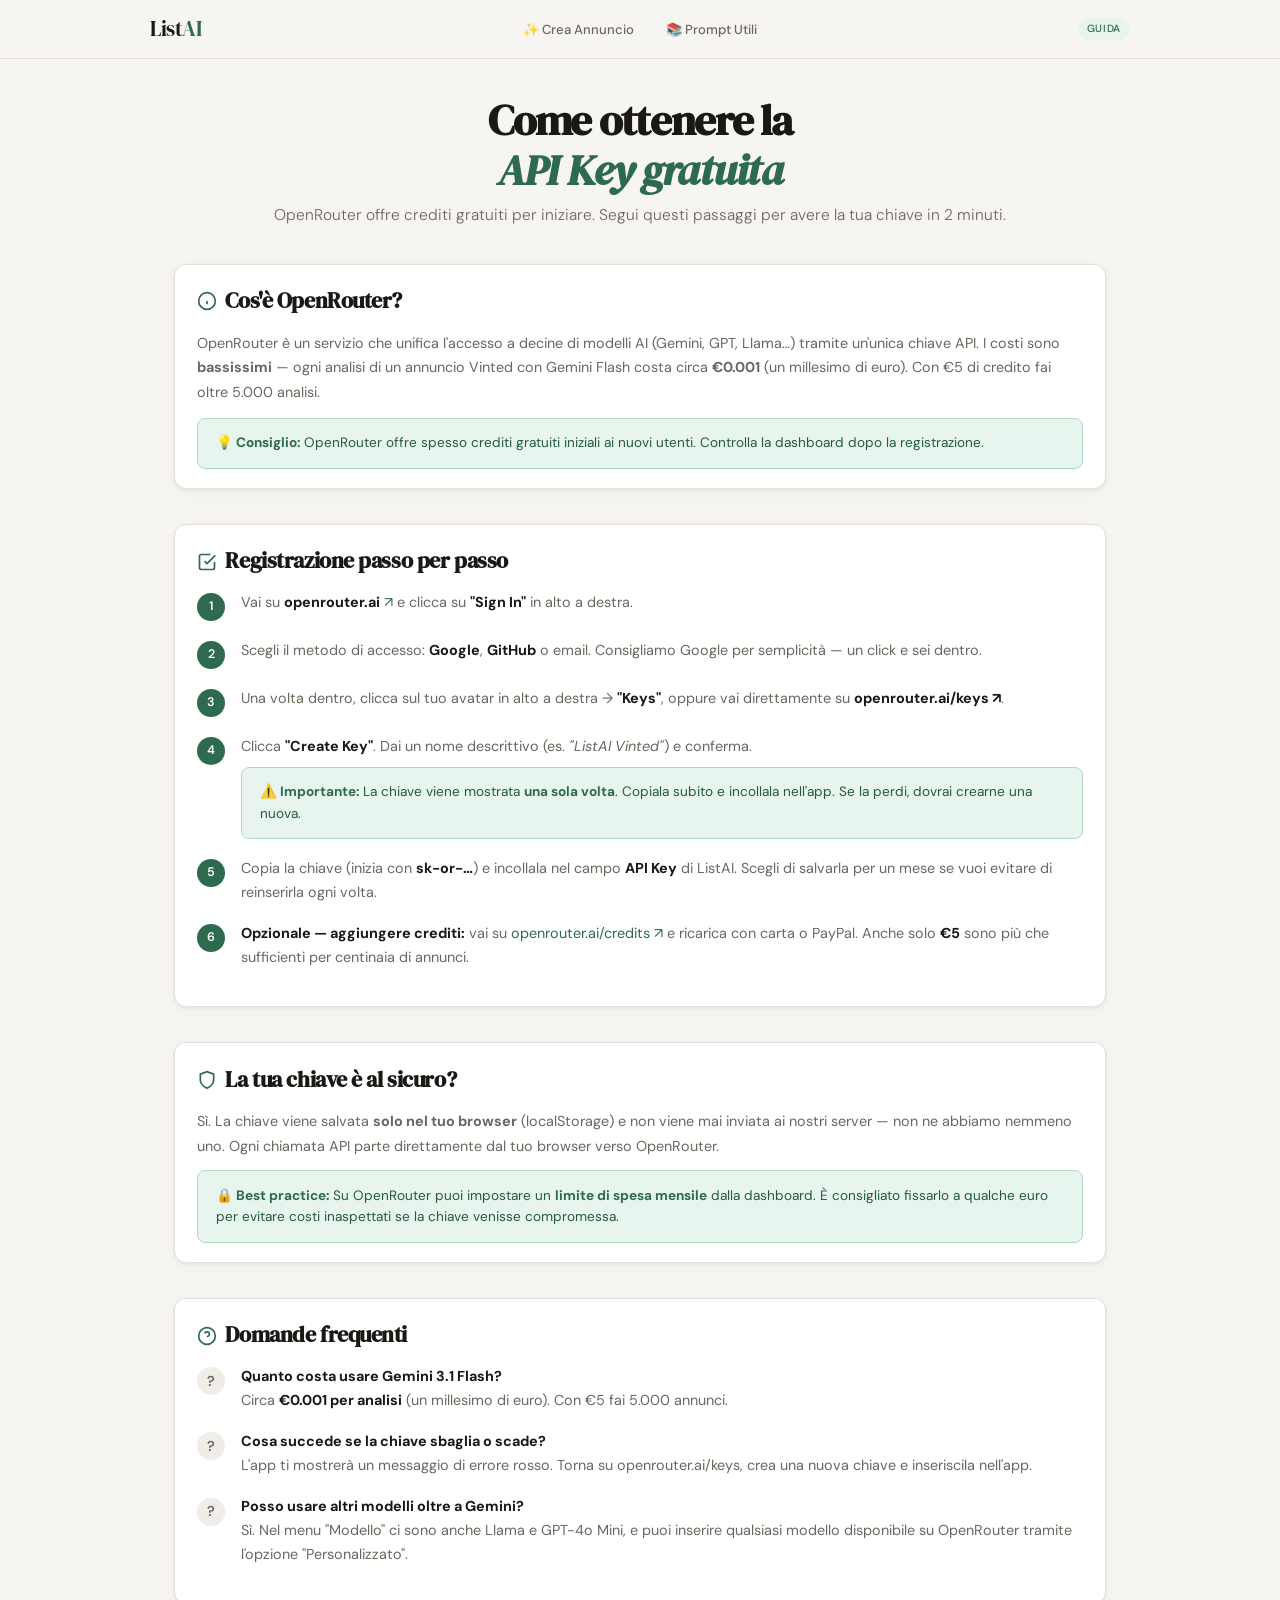
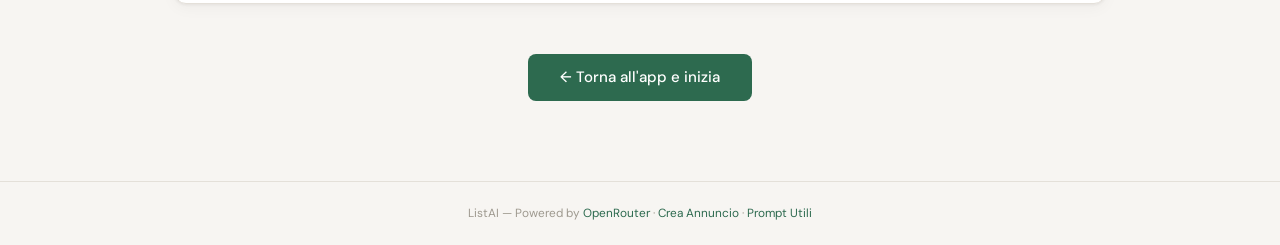
==== guide.html @ 48dd9bd1 "Sito pull" ====
<!DOCTYPE html>
<html lang="it">
<head>
  <meta charset="UTF-8"/>
  <meta name="viewport" content="width=device-width,initial-scale=1.0"/>
  <title>ListAI — Guida API Key</title>
  <link rel="preconnect" href="https://fonts.googleapis.com"/>
  <link rel="preconnect" href="https://fonts.gstatic.com" crossorigin/>
  <link href="https://fonts.googleapis.com/css2?family=DM+Serif+Display:ital@0;1&family=DM+Sans:opsz,wght@9..40,300;9..40,400;9..40,500&display=swap" rel="stylesheet"/>
  <link rel="stylesheet" href="style.css"/>
</head>
<body>

<header>
  <div class="hi">
    <a href="index.html" class="logo">List<span>AI</span></a>
    <nav class="nav">
      <a href="index.html">✨ Crea Annuncio</a>
      <a href="prompts.html">📚 Prompt Utili</a>
    </nav>
    <span class="badge">Guida</span>
  </div>
</header>

<main>
  <div class="hero">
    <h1>Come ottenere la<br><em>API Key gratuita</em></h1>
    <p>OpenRouter offre crediti gratuiti per iniziare. Segui questi passaggi per avere la tua chiave in 2 minuti.</p>
  </div>

  <!-- Cos'è OpenRouter -->
  <div class="card guide-section">
    <h2>
      <svg width="20" height="20" fill="none" stroke="var(--ac)" stroke-width="2" viewBox="0 0 24 24"><circle cx="12" cy="12" r="10"/><path d="M12 16v-4M12 8h.01"/></svg>
      Cos'è OpenRouter?
    </h2>
    <p style="font-size:.9rem;color:var(--ink2);line-height:1.7">
      OpenRouter è un servizio che unifica l'accesso a decine di modelli AI (Gemini, GPT, Llama…) tramite un'unica chiave API. I costi sono <strong>bassissimi</strong> — ogni analisi di un annuncio Vinted con Gemini Flash costa circa <strong>€0.001</strong> (un millesimo di euro). Con €5 di credito fai oltre 5.000 analisi.
    </p>
    <div class="tip-box" style="margin-top:.85rem">
      <strong>💡 Consiglio:</strong> OpenRouter offre spesso crediti gratuiti iniziali ai nuovi utenti. Controlla la dashboard dopo la registrazione.
    </div>
  </div>

  <!-- Step by step -->
  <div class="card guide-section">
    <h2>
      <svg width="20" height="20" fill="none" stroke="var(--ac)" stroke-width="2" viewBox="0 0 24 24"><path d="M9 11l3 3L22 4"/><path d="M21 12v7a2 2 0 01-2 2H5a2 2 0 01-2-2V5a2 2 0 012-2h11"/></svg>
      Registrazione passo per passo
    </h2>

    <div class="step">
      <div class="step-num">1</div>
      <div class="step-body">
        <p>Vai su <a href="https://openrouter.ai" target="_blank"><strong>openrouter.ai</strong> ↗</a> e clicca su <strong>"Sign In"</strong> in alto a destra.</p>
      </div>
    </div>

    <div class="step">
      <div class="step-num">2</div>
      <div class="step-body">
        <p>Scegli il metodo di accesso: <strong>Google</strong>, <strong>GitHub</strong> o email. Consigliamo Google per semplicità — un click e sei dentro.</p>
      </div>
    </div>

    <div class="step">
      <div class="step-num">3</div>
      <div class="step-body">
        <p>Una volta dentro, clicca sul tuo avatar in alto a destra → <strong>"Keys"</strong>, oppure vai direttamente su <a href="https://openrouter.ai/keys" target="_blank"><strong>openrouter.ai/keys ↗</strong></a>.</p>
      </div>
    </div>

    <div class="step">
      <div class="step-num">4</div>
      <div class="step-body">
        <p>Clicca <strong>"Create Key"</strong>. Dai un nome descrittivo (es. <em>"ListAI Vinted"</em>) e conferma.</p>
        <div class="tip-box">
          <strong>⚠️ Importante:</strong> La chiave viene mostrata <strong>una sola volta</strong>. Copiala subito e incollala nell'app. Se la perdi, dovrai crearne una nuova.
        </div>
      </div>
    </div>

    <div class="step">
      <div class="step-num">5</div>
      <div class="step-body">
        <p>Copia la chiave (inizia con <strong>sk-or-…</strong>) e incollala nel campo <strong>API Key</strong> di ListAI. Scegli di salvarla per un mese se vuoi evitare di reinserirla ogni volta.</p>
      </div>
    </div>

    <div class="step">
      <div class="step-num">6</div>
      <div class="step-body">
        <p><strong>Opzionale — aggiungere crediti:</strong> vai su <a href="https://openrouter.ai/credits" target="_blank">openrouter.ai/credits ↗</a> e ricarica con carta o PayPal. Anche solo <strong>€5</strong> sono più che sufficienti per centinaia di annunci.</p>
      </div>
    </div>
  </div>

  <!-- Sicurezza -->
  <div class="card guide-section">
    <h2>
      <svg width="20" height="20" fill="none" stroke="var(--ac)" stroke-width="2" viewBox="0 0 24 24"><path d="M12 22s8-4 8-10V5l-8-3-8 3v7c0 6 8 10 8 10z"/></svg>
      La tua chiave è al sicuro?
    </h2>
    <p style="font-size:.9rem;color:var(--ink2);line-height:1.7;margin-bottom:.75rem">
      Sì. La chiave viene salvata <strong>solo nel tuo browser</strong> (localStorage) e non viene mai inviata ai nostri server — non ne abbiamo nemmeno uno. Ogni chiamata API parte direttamente dal tuo browser verso OpenRouter.
    </p>
    <div class="tip-box">
      <strong>🔒 Best practice:</strong> Su OpenRouter puoi impostare un <strong>limite di spesa mensile</strong> dalla dashboard. È consigliato fissarlo a qualche euro per evitare costi inaspettati se la chiave venisse compromessa.
    </div>
  </div>

  <!-- FAQ -->
  <div class="card guide-section">
    <h2>
      <svg width="20" height="20" fill="none" stroke="var(--ac)" stroke-width="2" viewBox="0 0 24 24"><circle cx="12" cy="12" r="10"/><path d="M9.09 9a3 3 0 015.83 1c0 2-3 3-3 3M12 17h.01"/></svg>
      Domande frequenti
    </h2>

    <div class="step">
      <div class="step-num" style="background:var(--sf2);color:var(--ink2);font-size:.9rem">?</div>
      <div class="step-body">
        <p><strong>Quanto costa usare Gemini 3.1 Flash?</strong><br>
        Circa <strong>€0.001 per analisi</strong> (un millesimo di euro). Con €5 fai 5.000 annunci.</p>
      </div>
    </div>

    <div class="step">
      <div class="step-num" style="background:var(--sf2);color:var(--ink2);font-size:.9rem">?</div>
      <div class="step-body">
        <p><strong>Cosa succede se la chiave sbaglia o scade?</strong><br>
        L'app ti mostrerà un messaggio di errore rosso. Torna su openrouter.ai/keys, crea una nuova chiave e inseriscila nell'app.</p>
      </div>
    </div>

    <div class="step">
      <div class="step-num" style="background:var(--sf2);color:var(--ink2);font-size:.9rem">?</div>
      <div class="step-body">
        <p><strong>Posso usare altri modelli oltre a Gemini?</strong><br>
        Sì. Nel menu "Modello" ci sono anche Llama e GPT-4o Mini, e puoi inserire qualsiasi modello disponibile su OpenRouter tramite l'opzione "Personalizzato".</p>
      </div>
    </div>
  </div>

  <div style="text-align:center;margin-top:1.5rem">
    <a href="index.html" class="btn-go" style="display:inline-flex;width:auto;padding:.72rem 2rem;text-decoration:none">
      ← Torna all'app e inizia
    </a>
  </div>
</main>

<footer>
  ListAI — Powered by <a href="https://openrouter.ai" target="_blank">OpenRouter</a>
  &middot; <a href="index.html">Crea Annuncio</a>
  &middot; <a href="prompts.html">Prompt Utili</a>
</footer>

</body>
</html>
---- style.css ----
*,*::before,*::after{box-sizing:border-box;margin:0;padding:0}
:root{
  --bg:#F7F5F2;--sf:#fff;--sf2:#F0EDE8;--br:#E4E0D9;
  --ink:#1A1814;--ink2:#6B665E;--ink3:#9E998F;
  --ac:#2D6A4F;--acl:#E8F4EE;--ach:#245A42;
  --wn:#C9622F;--wnl:#FDF0E8;
  --r:12px;--rs:8px;
  --sh:0 1px 3px rgba(26,24,20,.06),0 4px 16px rgba(26,24,20,.04);
  --tr:.2s cubic-bezier(.4,0,.2,1);
}
html{scroll-behavior:smooth}
body{font-family:'DM Sans',sans-serif;background:var(--bg);color:var(--ink);min-height:100vh;line-height:1.6;-webkit-font-smoothing:antialiased}

/* ── Header nav ── */
header{position:sticky;top:0;z-index:100;background:rgba(247,245,242,.93);backdrop-filter:blur(14px);border-bottom:1px solid var(--br);padding:0 1.5rem}
.hi{max-width:980px;margin:0 auto;display:flex;align-items:center;justify-content:space-between;height:58px;gap:1rem}
.logo{font-family:'DM Serif Display',serif;font-size:1.3rem;color:var(--ink);text-decoration:none;letter-spacing:-.02em;white-space:nowrap}
.logo span{color:var(--ac)}
.nav{display:flex;align-items:center;gap:.25rem}
.nav a{font-size:.82rem;font-weight:500;color:var(--ink2);text-decoration:none;padding:.38rem .82rem;border-radius:var(--rs);border:1px solid transparent;transition:all var(--tr);white-space:nowrap}
.nav a:hover{background:var(--sf2);border-color:var(--br);color:var(--ink)}
.nav a.active{background:var(--acl);border-color:var(--ac);color:var(--ac)}
.badge{font-size:.65rem;font-weight:500;letter-spacing:.06em;text-transform:uppercase;color:var(--ac);background:var(--acl);padding:3px 9px;border-radius:20px;white-space:nowrap}

main{max-width:980px;margin:0 auto;padding:2.25rem 1.5rem 5rem}

/* ── Hero ── */
.hero{text-align:center;margin-bottom:2.25rem}
.hero h1{font-family:'DM Serif Display',serif;font-size:clamp(1.75rem,4vw,2.7rem);line-height:1.15;letter-spacing:-.03em;margin-bottom:.55rem}
.hero h1 em{font-style:italic;color:var(--ac)}
.hero p{font-size:.97rem;color:var(--ink2);max-width:950px;margin:0 auto;font-weight:300}

/* ── Card ── */
.card{background:var(--sf);border:1px solid var(--br);border-radius:var(--r);padding:1.2rem 1.4rem;box-shadow:var(--sh);margin-bottom:1.15rem}

/* ── Modal ── */
.modal-o{display:none;position:fixed;inset:0;background:rgba(0,0,0,.5);z-index:300;align-items:center;justify-content:center}
.modal-o.open{display:flex}
.modal{background:var(--sf);border-radius:var(--r);padding:1.75rem 2rem;max-width:370px;width:92%;box-shadow:0 10px 40px rgba(0,0,0,.22);text-align:center}
.modal h3{font-family:'DM Serif Display',serif;font-size:1.25rem;margin-bottom:.5rem}
.modal p{font-size:.86rem;color:var(--ink2);margin-bottom:1.2rem;line-height:1.55}
.mbtns{display:flex;gap:.7rem;justify-content:center;flex-wrap:wrap}
.mbtn{padding:.5rem 1.25rem;border-radius:var(--rs);font-family:'DM Sans',sans-serif;font-size:.87rem;font-weight:500;cursor:pointer;border:1px solid var(--br);transition:all var(--tr)}
.mbtn.y{background:var(--ac);color:#fff;border-color:var(--ac)}
.mbtn.y:hover{background:var(--ach)}
.mbtn.n{background:var(--bg);color:var(--ink2)}
.mbtn.n:hover{border-color:var(--ink3)}

/* ── API row ── */
.api-row{display:flex;align-items:center;gap:.85rem;flex-wrap:wrap}
.albl{font-size:.73rem;font-weight:500;letter-spacing:.04em;text-transform:uppercase;color:var(--ink3);white-space:nowrap}
.aiw{flex:1;min-width:170px;position:relative}
.ainp{width:100%;padding:.5rem 2.1rem .5rem .82rem;border:1px solid var(--br);border-radius:var(--rs);background:var(--bg);color:var(--ink);font-family:'DM Sans',sans-serif;font-size:.87rem;outline:none;transition:border-color var(--tr)}
.ainp:focus{border-color:var(--ac)}
.ainp-plain{width:100%;padding:.5rem .82rem;border:1px solid var(--br);border-radius:var(--rs);background:var(--bg);color:var(--ink);font-family:'DM Sans',sans-serif;font-size:.87rem;outline:none;transition:border-color var(--tr)}
.ainp-plain:focus{border-color:var(--ac)}
.eye{position:absolute;right:.5rem;top:50%;transform:translateY(-50%);background:none;border:none;cursor:pointer;color:var(--ink3);line-height:1}
.eye:hover{color:var(--ink)}
.ahint{font-size:.73rem;color:var(--ink3)}
.ahint a{color:var(--ac);text-decoration:none}
.ahint a:hover{text-decoration:underline}
.msel{width:100%;padding:.5rem .82rem;border:1px solid var(--br);border-radius:var(--rs);background:var(--bg);color:var(--ink);font-family:'DM Sans',sans-serif;font-size:.87rem;outline:none;cursor:pointer;transition:border-color var(--tr)}
.msel:focus{border-color:var(--ac)}

/* ── Form grids ── */
.egrid{display:grid;grid-template-columns:1fr 1fr;gap:1rem}
@media(max-width:540px){.egrid{grid-template-columns:1fr}}
.ig{display:flex;flex-direction:column;gap:.32rem}
.ig label{font-size:.7rem;font-weight:500;letter-spacing:.04em;text-transform:uppercase;color:var(--ink3)}
.ig select,.ig input[type=text],.ig textarea{padding:.48rem .82rem;border:1px solid var(--br);border-radius:var(--rs);background:var(--bg);color:var(--ink);font-family:'DM Sans',sans-serif;font-size:.87rem;outline:none;transition:border-color var(--tr)}
.ig select:focus,.ig input[type=text]:focus,.ig textarea:focus{border-color:var(--ac)}
.ig textarea{resize:vertical;min-height:72px;line-height:1.55}
.ig .hint{font-size:.68rem;color:var(--ink3);margin-top:.1rem}

/* ── Taglia sub-panel ── */
.tsub{display:none;flex-direction:column;gap:.38rem;margin-top:.38rem}
.tsub.open{display:flex}
.trow{display:flex;gap:.45rem}
.szbt{font-size:.7rem;color:var(--ac);background:none;border:none;cursor:pointer;text-decoration:underline;font-family:'DM Sans',sans-serif;padding:0;text-align:left}
.szwrap{display:none;border:1px solid var(--br);border-radius:var(--rs);overflow:hidden;margin-top:.28rem;font-size:.7rem}
.szwrap.open{display:block}
.sztabs{display:flex}
.sztab{flex:1;padding:3px;text-align:center;cursor:pointer;background:var(--sf2);color:var(--ink3);border:none;font-family:'DM Sans',sans-serif;font-size:.68rem;font-weight:500;transition:all var(--tr)}
.sztab.active{background:var(--ac);color:#fff}
.szp{display:none}
.szp.active{display:block}
.szp table{width:100%;border-collapse:collapse}
.szp th{background:var(--sf2);padding:2px 5px;text-align:center;color:var(--ink3);font-weight:500}
.szp td{padding:2px 5px;text-align:center;border-top:1px solid var(--br);color:var(--ink)}

/* ── Bambini tipo sub ── */
.bambini-sub{display:none;margin-top:.55rem;padding-top:.55rem;border-top:1px dashed var(--br)}
.bambini-sub.open{display:block}

/* ── Drop zone ── */
.drop{border:2px dashed var(--br);border-radius:var(--rs);padding:1.75rem 1.2rem;text-align:center;cursor:pointer;transition:all var(--tr);position:relative;background:var(--bg)}
.drop:hover,.drop.over{border-color:var(--ac);background:var(--acl)}
.drop input[type=file]{position:absolute;inset:0;opacity:0;cursor:pointer;width:100%;height:100%}
.drop-icon{width:36px;height:36px;margin:0 auto .65rem;color:var(--ink3)}
.drop-t{font-size:.93rem;font-weight:500;margin-bottom:.2rem}
.drop-s{font-size:.8rem;color:var(--ink3)}
.drop-s strong{color:var(--ac)}
.pgrid{display:grid;grid-template-columns:repeat(auto-fill,minmax(80px,1fr));gap:.55rem;margin-top:.9rem}
.pi{position:relative;aspect-ratio:1;border-radius:var(--rs);overflow:hidden;background:var(--sf2);border:1px solid var(--br)}
.pi img{width:100%;height:100%;object-fit:cover;display:block}
.pr{position:absolute;top:3px;right:3px;width:16px;height:16px;border-radius:50%;background:rgba(26,24,20,.72);border:none;color:#fff;font-size:9px;cursor:pointer;display:flex;align-items:center;justify-content:center;opacity:0;transition:opacity var(--tr)}
.pi:hover .pr{opacity:1}
.pcnt{font-size:.75rem;color:var(--ink3);margin-top:.5rem;text-align:right}

/* ── Buttons ── */
.btn-go{width:100%;padding:.82rem;background:var(--ac);color:#fff;border:none;border-radius:var(--rs);font-family:'DM Sans',sans-serif;font-size:.94rem;font-weight:500;cursor:pointer;transition:all var(--tr);display:flex;align-items:center;justify-content:center;gap:.48rem;margin-top:.88rem}
.btn-go:hover:not(:disabled){background:var(--ach);box-shadow:0 4px 18px rgba(45,106,79,.28);transform:translateY(-1px)}
.btn-go:disabled{opacity:.5;cursor:not-allowed;transform:none}
.sp{width:16px;height:16px;border:2px solid rgba(255,255,255,.3);border-top-color:#fff;border-radius:50%;animation:spin .7s linear infinite}
@keyframes spin{to{transform:rotate(360deg)}}
.errmsg{background:var(--wnl);border:1px solid #F0C4AC;border-radius:var(--rs);padding:.72rem .95rem;color:var(--wn);font-size:.84rem;margin-top:.6rem;display:none}

/* ── Results ── */
#results{display:none}
.rh{display:flex;align-items:center;gap:.6rem;margin-bottom:1.15rem;padding-bottom:.82rem;border-bottom:1px solid var(--br)}
.rh h2{font-family:'DM Serif Display',serif;font-size:1.35rem;letter-spacing:-.02em}
.clbl{font-size:.67rem;font-weight:600;letter-spacing:.07em;text-transform:uppercase;color:var(--ink3);margin-bottom:.48rem;display:flex;align-items:center;gap:.3rem}
.cpbtn{float:right;background:none;border:1px solid var(--br);border-radius:5px;padding:2px 6px;font-size:.67rem;font-family:'DM Sans',sans-serif;color:var(--ink3);cursor:pointer;transition:all var(--tr);margin-left:.35rem}
.cpbtn:hover{border-color:var(--ac);color:var(--ac)}
.cpbtn.ok{border-color:var(--ac);color:var(--ac);background:var(--acl)}
.tval{font-family:'DM Serif Display',serif;font-size:1.18rem;letter-spacing:-.01em}
.tlen{font-size:.68rem;margin-top:.28rem}
.dgrid{display:grid;grid-template-columns:1fr 1fr;gap:.95rem;margin-bottom:1.15rem;align-items:start}
@media(max-width:620px){.dgrid{grid-template-columns:1fr}}
.dc{background:var(--sf);border:1px solid var(--br);border-radius:var(--r);padding:1.05rem 1.25rem;box-shadow:var(--sh)}
.dtxt{font-size:.84rem;color:var(--ink);line-height:1.72;white-space:pre-wrap;word-break:break-word}
.dlen{font-size:.67rem;color:var(--ink3);margin-top:.32rem}

.pc{background:var(--sf);border:1px solid var(--br);border-radius:var(--r);padding:1.05rem 1.25rem;box-shadow:var(--sh)}
.pclbl{font-size:.67rem;font-weight:600;letter-spacing:.07em;text-transform:uppercase;color:var(--ink3);margin-bottom:.6rem}
.prow{display:flex;justify-content:space-between;align-items:center;padding:.28rem 0;border-bottom:1px solid var(--br)}
.prow:last-of-type{border-bottom:none}
.pl{font-size:.8rem;color:var(--ink2)}
.pv{font-weight:600;font-size:.93rem;color:var(--ink)}
.prow.hi .pv{color:var(--ac);font-size:1.02rem}
.pnote{background:var(--sf);border:1px solid var(--br);border-radius:var(--r);padding:.95rem 1.25rem;box-shadow:var(--sh);margin-bottom:1.15rem}
.pnlbl{font-size:.67rem;font-weight:600;letter-spacing:.07em;text-transform:uppercase;color:var(--ink3);margin-bottom:.35rem}
#priceNote{font-size:.87rem;color:var(--ink2);line-height:1.65}
.dt{width:100%;border-collapse:collapse;font-size:.87rem}
.dt tr{border-bottom:1px solid var(--br)}
.dt tr:last-child{border-bottom:none}
.dt td{padding:.46rem 0}
.dt td:first-child{color:var(--ink3);width:36%;font-size:.8rem}
.dt td:last-child{color:var(--ink);font-weight:500}

/* ── Guide page ── */
.guide-section{margin-bottom:2.2rem}
.guide-section h2{font-family:'DM Serif Display',serif;font-size:1.35rem;letter-spacing:-.02em;margin-bottom:.75rem;display:flex;align-items:center;gap:.5rem}
.step{display:flex;gap:1rem;margin-bottom:1.1rem;align-items:flex-start}
.step-num{min-width:28px;height:28px;border-radius:50%;background:var(--ac);color:#fff;font-size:.78rem;font-weight:600;display:flex;align-items:center;justify-content:center;flex-shrink:0;margin-top:.15rem}
.step-body{flex:1}
.step-body p{font-size:.9rem;color:var(--ink2);line-height:1.65}
.step-body strong{color:var(--ink)}
.step-body a{color:var(--ac);text-decoration:none}
.step-body a:hover{text-decoration:underline}
.tip-box{background:var(--acl);border:1px solid #b2d8c4;border-radius:var(--rs);padding:.85rem 1.1rem;font-size:.85rem;color:var(--ach);line-height:1.6;margin-top:.5rem}
.tip-box strong{color:var(--ac)}
.img-placeholder{background:var(--sf2);border:1px solid var(--br);border-radius:var(--rs);padding:2rem;text-align:center;font-size:.8rem;color:var(--ink3);margin:.5rem 0}

/* ── Prompt DB page ── */
.prompt-grid{display:grid;grid-template-columns:repeat(auto-fill,minmax(280px,1fr));gap:1rem;margin-top:1.2rem}
.prompt-card{background:var(--sf);border:1px solid var(--br);border-radius:var(--r);padding:1.1rem 1.25rem;box-shadow:var(--sh);display:flex;flex-direction:column;gap:.6rem}
.prompt-tag{font-size:.62rem;font-weight:600;letter-spacing:.07em;text-transform:uppercase;color:var(--ac);background:var(--acl);padding:2px 7px;border-radius:10px;display:inline-block;width:fit-content}
.prompt-title{font-weight:500;font-size:.93rem;color:var(--ink)}
.prompt-body{font-size:.82rem;color:var(--ink2);line-height:1.6;flex:1}
.prompt-copy{align-self:flex-end;background:none;border:1px solid var(--br);border-radius:var(--rs);padding:3px 10px;font-size:.72rem;font-family:'DM Sans',sans-serif;color:var(--ink3);cursor:pointer;transition:all var(--tr)}
.prompt-copy:hover{border-color:var(--ac);color:var(--ac)}
.prompt-copy.ok{border-color:var(--ac);color:var(--ac);background:var(--acl)}
.ph-banner{background:var(--sf2);border:2px dashed var(--br);border-radius:var(--r);padding:2.5rem;text-align:center;color:var(--ink3);font-size:.9rem;margin-bottom:1.5rem}
.ph-banner strong{display:block;font-size:1.1rem;color:var(--ink2);margin-bottom:.4rem}

footer{text-align:center;padding:1.4rem;font-size:.74rem;color:var(--ink3);border-top:1px solid var(--br)}
footer a{color:var(--ac);text-decoration:none}

/* ── Lingue ── */
.lang-tags-row{display:flex;flex-wrap:wrap;gap:.38rem;align-items:center;min-height:28px}
.lang-tag{display:inline-flex;align-items:center;gap:.28rem;background:var(--acl);border:1px solid #b2d8c4;border-radius:20px;padding:3px 10px;font-size:.78rem;font-weight:500;color:var(--ach);white-space:nowrap}
.lang-rm{background:none;border:none;cursor:pointer;color:var(--ink3);font-size:.68rem;padding:0 0 0 2px;line-height:1;display:flex;align-items:center;transition:color var(--tr)}
.lang-rm:hover{color:var(--wn)}

/* ── Prezzi 3 colonne ── */
.pgrd3{display:grid;grid-template-columns:1fr 1fr 1fr;gap:.95rem;margin-bottom:.95rem}
@media(max-width:720px){.pgrd3{grid-template-columns:1fr 1fr}}
@media(max-width:440px){.pgrd3{grid-template-columns:1fr}}
.nego-card{border-color:#b2d8c4;background:var(--acl)}
.nego-card .pclbl{color:var(--ach)}
.prow.nego .pv{color:var(--ach);font-size:1.08rem;font-weight:700}
.nego-hint{font-size:.67rem;color:var(--ach);margin-top:.55rem;line-height:1.45;opacity:.85}

/* ── Storico ── */
.hist-wrap{background:var(--sf);border:1px solid var(--br);border-radius:var(--r);box-shadow:var(--sh);margin-top:2rem;overflow:hidden}
.hist-header{display:flex;align-items:center;justify-content:space-between;padding:.9rem 1.25rem;cursor:pointer;user-select:none;transition:background var(--tr)}
.hist-header:hover{background:var(--sf2)}
.hist-title{display:flex;align-items:center;gap:.5rem;font-size:.88rem;font-weight:500;color:var(--ink)}
.hist-badge{background:var(--ac);color:#fff;border-radius:20px;padding:1px 7px;font-size:.67rem;font-weight:600;min-width:20px;text-align:center}
.hist-arrow{transition:transform .22s ease;color:var(--ink3);flex-shrink:0}
.hist-clear-btn{font-size:.72rem;color:var(--wn);background:var(--wnl);border:1px solid #f0c4ac;border-radius:var(--rs);padding:3px 9px;cursor:pointer;font-family:'DM Sans',sans-serif;display:inline-flex;align-items:center;gap:.28rem;transition:all var(--tr)}
.hist-clear-btn:hover{background:#fbe0d0}
.hist-body{border-top:1px solid var(--br)}
.hist-empty{padding:1.5rem;text-align:center;font-size:.84rem;color:var(--ink3)}
.hist-item{border-bottom:1px solid var(--br)}
.hist-item:last-child{border-bottom:none}
.hist-item-head{display:flex;align-items:center;justify-content:space-between;padding:.72rem 1.25rem;cursor:pointer;transition:background var(--tr);gap:.7rem}
.hist-item-head:hover{background:var(--sf2)}
.hist-item-info{display:flex;align-items:flex-start;gap:.65rem;flex:1;min-width:0}
.hist-num{min-width:22px;height:22px;border-radius:50%;background:var(--sf2);border:1px solid var(--br);font-size:.67rem;font-weight:600;color:var(--ink3);display:flex;align-items:center;justify-content:center;flex-shrink:0;margin-top:.1rem}
.hist-item-title{font-size:.87rem;font-weight:500;color:var(--ink);white-space:nowrap;overflow:hidden;text-overflow:ellipsis;max-width:360px}
.hist-item-meta{font-size:.7rem;color:var(--ink3);margin-top:1px}
.hist-item-actions{display:flex;align-items:center;gap:.38rem;flex-shrink:0}
.hist-load-btn{font-size:.72rem;background:var(--acl);border:1px solid #b2d8c4;border-radius:var(--rs);padding:3px 9px;cursor:pointer;font-family:'DM Sans',sans-serif;color:var(--ach);font-weight:500;transition:all var(--tr);white-space:nowrap}
.hist-load-btn:hover{background:#d0eddf}
.hist-del-btn{width:22px;height:22px;border-radius:50%;background:none;border:1px solid var(--br);font-size:.7rem;cursor:pointer;color:var(--ink3);display:flex;align-items:center;justify-content:center;transition:all var(--tr)}
.hist-del-btn:hover{background:var(--wnl);border-color:#f0c4ac;color:var(--wn)}
.hist-item-body{padding:.1rem 1.25rem .82rem 3.1rem}
.hist-preview{font-size:.8rem;color:var(--ink2);line-height:1.62;background:var(--sf2);border-radius:var(--rs);padding:.55rem .75rem;border:1px solid var(--br)}
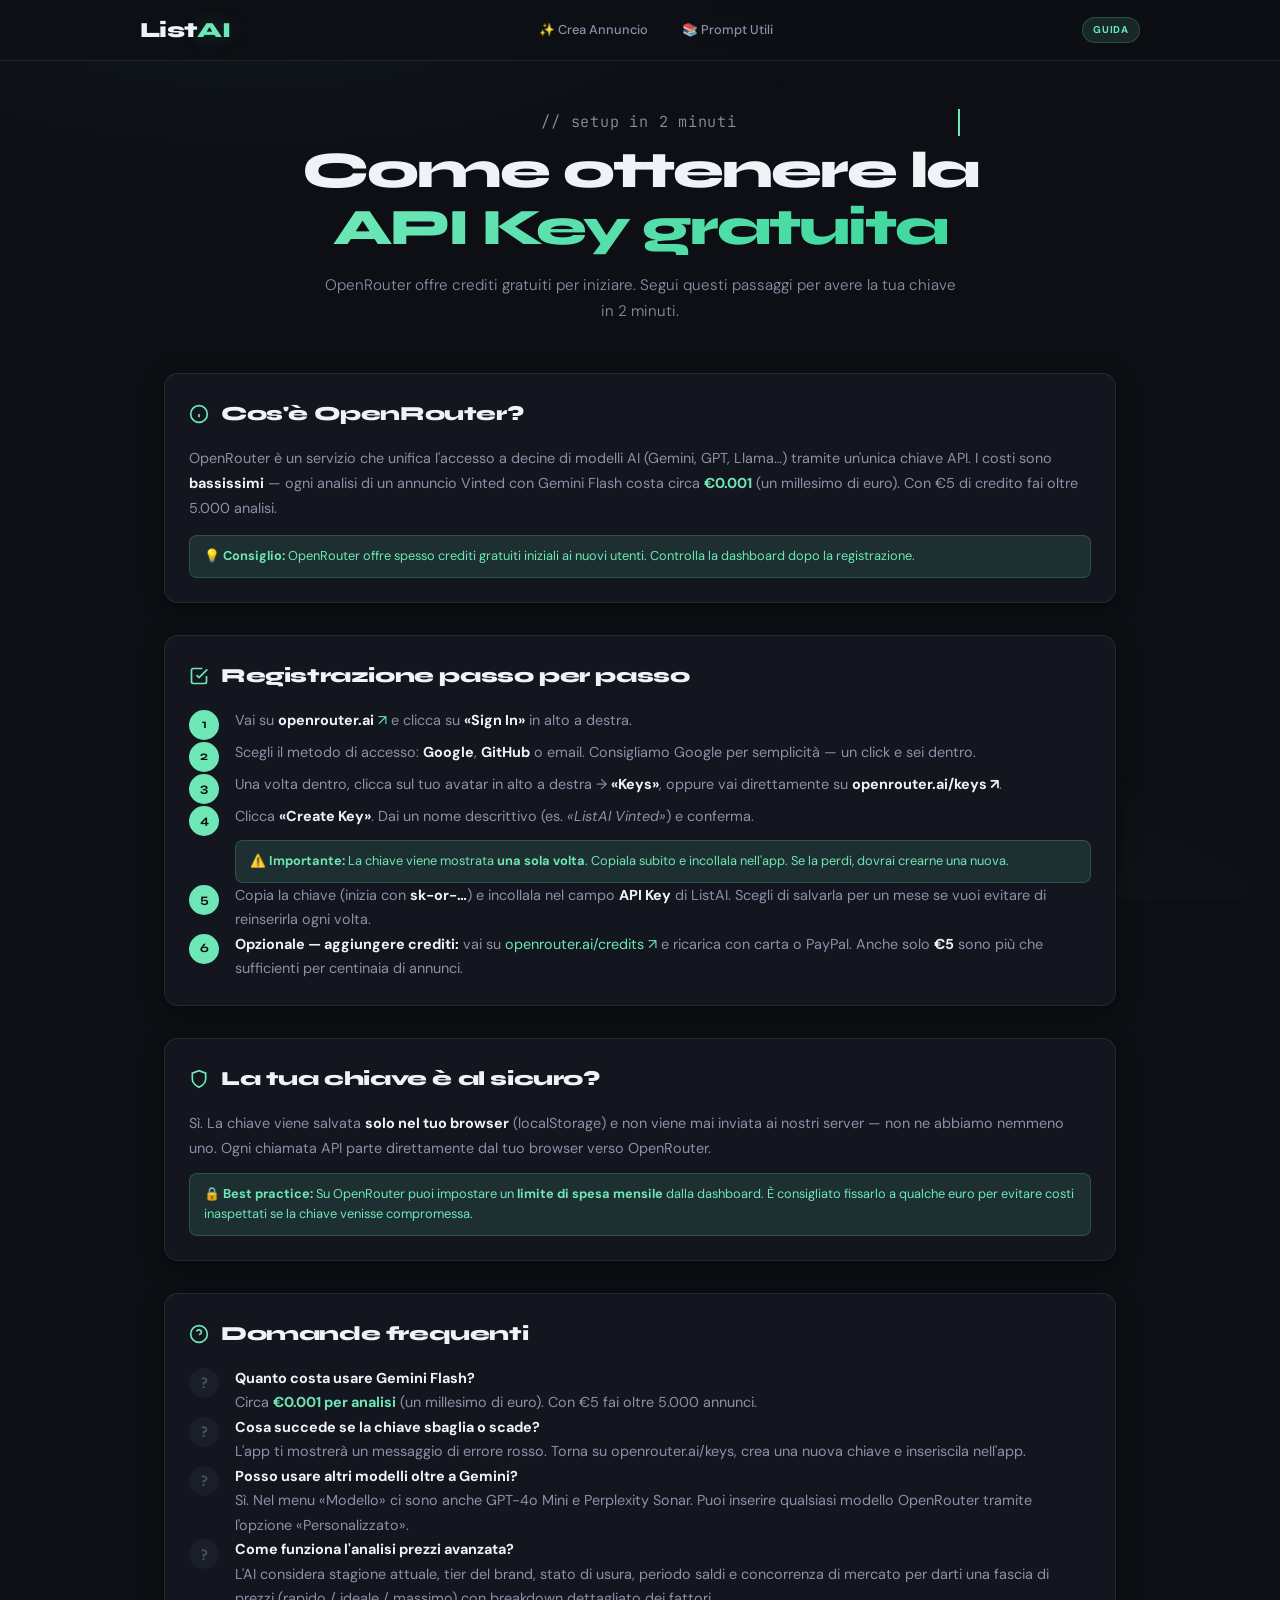
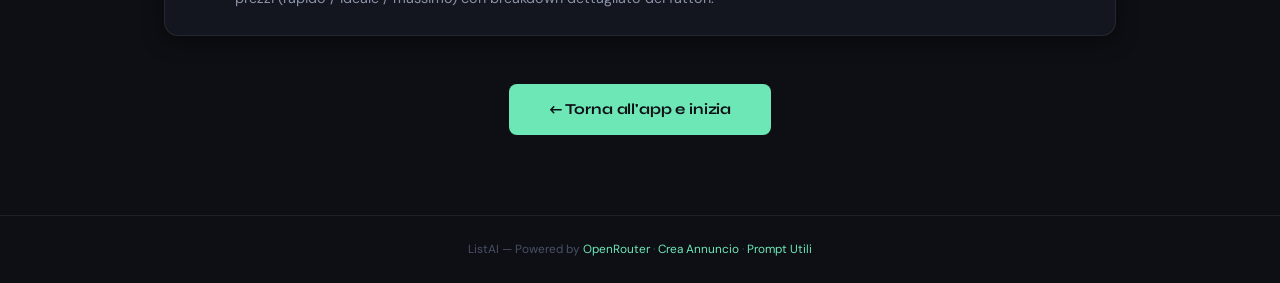
==== commit 1b83c7de: "new version" ====
--- a/guide.html
+++ b/guide.html
@@ -6,10 +6,12 @@
   <title>ListAI — Guida API Key</title>
   <link rel="preconnect" href="https://fonts.googleapis.com"/>
   <link rel="preconnect" href="https://fonts.gstatic.com" crossorigin/>
-  <link href="https://fonts.googleapis.com/css2?family=DM+Serif+Display:ital@0;1&family=DM+Sans:opsz,wght@9..40,300;9..40,400;9..40,500&display=swap" rel="stylesheet"/>
+  <link href="https://fonts.googleapis.com/css2?family=Syne:wght@400;500;600;700;800&family=DM+Sans:opsz,wght@9..40,300;9..40,400;9..40,500&family=JetBrains+Mono:wght@400;500&display=swap" rel="stylesheet"/>
   <link rel="stylesheet" href="style.css"/>
 </head>
 <body>
+
+<div id="scroll-progress"></div>
 
 <header>
   <div class="hi">
@@ -24,18 +26,19 @@
 
 <main>
   <div class="hero">
-    <h1>Come ottenere la<br><em>API Key gratuita</em></h1>
+    <p class="hero-tagline">// setup in 2 minuti</p>
+    <h1>Come ottenere la<br><span class="gradient-text">API Key gratuita</span></h1>
     <p>OpenRouter offre crediti gratuiti per iniziare. Segui questi passaggi per avere la tua chiave in 2 minuti.</p>
   </div>
 
   <!-- Cos'è OpenRouter -->
   <div class="card guide-section">
     <h2>
-      <svg width="20" height="20" fill="none" stroke="var(--ac)" stroke-width="2" viewBox="0 0 24 24"><circle cx="12" cy="12" r="10"/><path d="M12 16v-4M12 8h.01"/></svg>
+      <svg width="20" height="20" fill="none" stroke="var(--color-accent)" stroke-width="2" viewBox="0 0 24 24"><circle cx="12" cy="12" r="10"/><path d="M12 16v-4M12 8h.01"/></svg>
       Cos'è OpenRouter?
     </h2>
-    <p style="font-size:.9rem;color:var(--ink2);line-height:1.7">
-      OpenRouter è un servizio che unifica l'accesso a decine di modelli AI (Gemini, GPT, Llama…) tramite un'unica chiave API. I costi sono <strong>bassissimi</strong> — ogni analisi di un annuncio Vinted con Gemini Flash costa circa <strong>€0.001</strong> (un millesimo di euro). Con €5 di credito fai oltre 5.000 analisi.
+    <p style="font-size:.9rem;color:var(--color-text-secondary);line-height:1.75">
+      OpenRouter è un servizio che unifica l'accesso a decine di modelli AI (Gemini, GPT, Llama…) tramite un'unica chiave API. I costi sono <strong style="color:var(--color-text-primary)">bassissimi</strong> — ogni analisi di un annuncio Vinted con Gemini Flash costa circa <strong style="color:var(--color-accent)">€0.001</strong> (un millesimo di euro). Con €5 di credito fai oltre 5.000 analisi.
     </p>
     <div class="tip-box" style="margin-top:.85rem">
       <strong>💡 Consiglio:</strong> OpenRouter offre spesso crediti gratuiti iniziali ai nuovi utenti. Controlla la dashboard dopo la registrazione.
@@ -45,14 +48,14 @@
   <!-- Step by step -->
   <div class="card guide-section">
     <h2>
-      <svg width="20" height="20" fill="none" stroke="var(--ac)" stroke-width="2" viewBox="0 0 24 24"><path d="M9 11l3 3L22 4"/><path d="M21 12v7a2 2 0 01-2 2H5a2 2 0 01-2-2V5a2 2 0 012-2h11"/></svg>
+      <svg width="20" height="20" fill="none" stroke="var(--color-accent)" stroke-width="2" viewBox="0 0 24 24"><path d="M9 11l3 3L22 4"/><path d="M21 12v7a2 2 0 01-2 2H5a2 2 0 01-2-2V5a2 2 0 012-2h11"/></svg>
       Registrazione passo per passo
     </h2>
 
     <div class="step">
       <div class="step-num">1</div>
       <div class="step-body">
-        <p>Vai su <a href="https://openrouter.ai" target="_blank"><strong>openrouter.ai</strong> ↗</a> e clicca su <strong>"Sign In"</strong> in alto a destra.</p>
+        <p>Vai su <a href="https://openrouter.ai" target="_blank"><strong>openrouter.ai</strong> ↗</a> e clicca su <strong>«Sign In»</strong> in alto a destra.</p>
       </div>
     </div>
 
@@ -66,14 +69,14 @@
     <div class="step">
       <div class="step-num">3</div>
       <div class="step-body">
-        <p>Una volta dentro, clicca sul tuo avatar in alto a destra → <strong>"Keys"</strong>, oppure vai direttamente su <a href="https://openrouter.ai/keys" target="_blank"><strong>openrouter.ai/keys ↗</strong></a>.</p>
+        <p>Una volta dentro, clicca sul tuo avatar in alto a destra → <strong>«Keys»</strong>, oppure vai direttamente su <a href="https://openrouter.ai/keys" target="_blank"><strong>openrouter.ai/keys ↗</strong></a>.</p>
       </div>
     </div>
 
     <div class="step">
       <div class="step-num">4</div>
       <div class="step-body">
-        <p>Clicca <strong>"Create Key"</strong>. Dai un nome descrittivo (es. <em>"ListAI Vinted"</em>) e conferma.</p>
+        <p>Clicca <strong>«Create Key»</strong>. Dai un nome descrittivo (es. <em>«ListAI Vinted»</em>) e conferma.</p>
         <div class="tip-box">
           <strong>⚠️ Importante:</strong> La chiave viene mostrata <strong>una sola volta</strong>. Copiala subito e incollala nell'app. Se la perdi, dovrai crearne una nuova.
         </div>
@@ -98,11 +101,11 @@
   <!-- Sicurezza -->
   <div class="card guide-section">
     <h2>
-      <svg width="20" height="20" fill="none" stroke="var(--ac)" stroke-width="2" viewBox="0 0 24 24"><path d="M12 22s8-4 8-10V5l-8-3-8 3v7c0 6 8 10 8 10z"/></svg>
+      <svg width="20" height="20" fill="none" stroke="var(--color-accent)" stroke-width="2" viewBox="0 0 24 24"><path d="M12 22s8-4 8-10V5l-8-3-8 3v7c0 6 8 10 8 10z"/></svg>
       La tua chiave è al sicuro?
     </h2>
-    <p style="font-size:.9rem;color:var(--ink2);line-height:1.7;margin-bottom:.75rem">
-      Sì. La chiave viene salvata <strong>solo nel tuo browser</strong> (localStorage) e non viene mai inviata ai nostri server — non ne abbiamo nemmeno uno. Ogni chiamata API parte direttamente dal tuo browser verso OpenRouter.
+    <p style="font-size:.9rem;color:var(--color-text-secondary);line-height:1.75;margin-bottom:.75rem">
+      Sì. La chiave viene salvata <strong style="color:var(--color-text-primary)">solo nel tuo browser</strong> (localStorage) e non viene mai inviata ai nostri server — non ne abbiamo nemmeno uno. Ogni chiamata API parte direttamente dal tuo browser verso OpenRouter.
     </p>
     <div class="tip-box">
       <strong>🔒 Best practice:</strong> Su OpenRouter puoi impostare un <strong>limite di spesa mensile</strong> dalla dashboard. È consigliato fissarlo a qualche euro per evitare costi inaspettati se la chiave venisse compromessa.
@@ -112,37 +115,45 @@
   <!-- FAQ -->
   <div class="card guide-section">
     <h2>
-      <svg width="20" height="20" fill="none" stroke="var(--ac)" stroke-width="2" viewBox="0 0 24 24"><circle cx="12" cy="12" r="10"/><path d="M9.09 9a3 3 0 015.83 1c0 2-3 3-3 3M12 17h.01"/></svg>
+      <svg width="20" height="20" fill="none" stroke="var(--color-accent)" stroke-width="2" viewBox="0 0 24 24"><circle cx="12" cy="12" r="10"/><path d="M9.09 9a3 3 0 015.83 1c0 2-3 3-3 3M12 17h.01"/></svg>
       Domande frequenti
     </h2>
 
     <div class="step">
-      <div class="step-num" style="background:var(--sf2);color:var(--ink2);font-size:.9rem">?</div>
+      <div class="step-num" style="background:var(--color-surface-2);color:var(--color-text-muted);font-size:.9rem;font-family:var(--font-mono)">?</div>
       <div class="step-body">
-        <p><strong>Quanto costa usare Gemini 3.1 Flash?</strong><br>
-        Circa <strong>€0.001 per analisi</strong> (un millesimo di euro). Con €5 fai 5.000 annunci.</p>
+        <p><strong style="color:var(--color-text-primary)">Quanto costa usare Gemini Flash?</strong><br>
+        Circa <strong style="color:var(--color-accent)">€0.001 per analisi</strong> (un millesimo di euro). Con €5 fai oltre 5.000 annunci.</p>
       </div>
     </div>
 
     <div class="step">
-      <div class="step-num" style="background:var(--sf2);color:var(--ink2);font-size:.9rem">?</div>
+      <div class="step-num" style="background:var(--color-surface-2);color:var(--color-text-muted);font-size:.9rem;font-family:var(--font-mono)">?</div>
       <div class="step-body">
-        <p><strong>Cosa succede se la chiave sbaglia o scade?</strong><br>
+        <p><strong style="color:var(--color-text-primary)">Cosa succede se la chiave sbaglia o scade?</strong><br>
         L'app ti mostrerà un messaggio di errore rosso. Torna su openrouter.ai/keys, crea una nuova chiave e inseriscila nell'app.</p>
       </div>
     </div>
 
     <div class="step">
-      <div class="step-num" style="background:var(--sf2);color:var(--ink2);font-size:.9rem">?</div>
+      <div class="step-num" style="background:var(--color-surface-2);color:var(--color-text-muted);font-size:.9rem;font-family:var(--font-mono)">?</div>
       <div class="step-body">
-        <p><strong>Posso usare altri modelli oltre a Gemini?</strong><br>
-        Sì. Nel menu "Modello" ci sono anche Llama e GPT-4o Mini, e puoi inserire qualsiasi modello disponibile su OpenRouter tramite l'opzione "Personalizzato".</p>
+        <p><strong style="color:var(--color-text-primary)">Posso usare altri modelli oltre a Gemini?</strong><br>
+        Sì. Nel menu «Modello» ci sono anche GPT-4o Mini e Perplexity Sonar. Puoi inserire qualsiasi modello OpenRouter tramite l'opzione «Personalizzato».</p>
+      </div>
+    </div>
+
+    <div class="step">
+      <div class="step-num" style="background:var(--color-surface-2);color:var(--color-text-muted);font-size:.9rem;font-family:var(--font-mono)">?</div>
+      <div class="step-body">
+        <p><strong style="color:var(--color-text-primary)">Come funziona l'analisi prezzi avanzata?</strong><br>
+        L'AI considera stagione attuale, tier del brand, stato di usura, periodo saldi e concorrenza di mercato per darti una fascia di prezzi (rapido / ideale / massimo) con breakdown dettagliato dei fattori.</p>
       </div>
     </div>
   </div>
 
-  <div style="text-align:center;margin-top:1.5rem">
-    <a href="index.html" class="btn-go" style="display:inline-flex;width:auto;padding:.72rem 2rem;text-decoration:none">
+  <div style="text-align:center;margin-top:2rem">
+    <a href="index.html" class="btn-go" style="display:inline-flex;width:auto;padding:.85rem 2.5rem;text-decoration:none">
       ← Torna all'app e inizia
     </a>
   </div>
@@ -154,5 +165,13 @@
   &middot; <a href="prompts.html">Prompt Utili</a>
 </footer>
 
+<script>
+window.addEventListener('scroll', function() {
+  var el = document.getElementById('scroll-progress');
+  if (!el) return;
+  var pct = window.scrollY / (document.body.scrollHeight - window.innerHeight) * 100;
+  el.style.width = Math.min(pct, 100) + '%';
+});
+</script>
 </body>
 </html>
--- a/style.css
+++ b/style.css
@@ -1,220 +1,968 @@
-*,*::before,*::after{box-sizing:border-box;margin:0;padding:0}
-:root{
-  --bg:#F7F5F2;--sf:#fff;--sf2:#F0EDE8;--br:#E4E0D9;
-  --ink:#1A1814;--ink2:#6B665E;--ink3:#9E998F;
-  --ac:#2D6A4F;--acl:#E8F4EE;--ach:#245A42;
-  --wn:#C9622F;--wnl:#FDF0E8;
-  --r:12px;--rs:8px;
-  --sh:0 1px 3px rgba(26,24,20,.06),0 4px 16px rgba(26,24,20,.04);
-  --tr:.2s cubic-bezier(.4,0,.2,1);
-}
-html{scroll-behavior:smooth}
-body{font-family:'DM Sans',sans-serif;background:var(--bg);color:var(--ink);min-height:100vh;line-height:1.6;-webkit-font-smoothing:antialiased}
-
-/* ── Header nav ── */
-header{position:sticky;top:0;z-index:100;background:rgba(247,245,242,.93);backdrop-filter:blur(14px);border-bottom:1px solid var(--br);padding:0 1.5rem}
-.hi{max-width:980px;margin:0 auto;display:flex;align-items:center;justify-content:space-between;height:58px;gap:1rem}
-.logo{font-family:'DM Serif Display',serif;font-size:1.3rem;color:var(--ink);text-decoration:none;letter-spacing:-.02em;white-space:nowrap}
-.logo span{color:var(--ac)}
-.nav{display:flex;align-items:center;gap:.25rem}
-.nav a{font-size:.82rem;font-weight:500;color:var(--ink2);text-decoration:none;padding:.38rem .82rem;border-radius:var(--rs);border:1px solid transparent;transition:all var(--tr);white-space:nowrap}
-.nav a:hover{background:var(--sf2);border-color:var(--br);color:var(--ink)}
-.nav a.active{background:var(--acl);border-color:var(--ac);color:var(--ac)}
-.badge{font-size:.65rem;font-weight:500;letter-spacing:.06em;text-transform:uppercase;color:var(--ac);background:var(--acl);padding:3px 9px;border-radius:20px;white-space:nowrap}
-
-main{max-width:980px;margin:0 auto;padding:2.25rem 1.5rem 5rem}
+/* ══════════════════════════════════════════
+   ListAI — Design System v2.0
+   Redesign completo — luxury dark editorial
+   ══════════════════════════════════════════ */
+
+@import url('https://fonts.googleapis.com/css2?family=Syne:wght@400;500;600;700;800&family=DM+Sans:opsz,wght@9..40,300;9..40,400;9..40,500&family=JetBrains+Mono:wght@400;500&display=swap');
+
+*, *::before, *::after { box-sizing: border-box; margin: 0; padding: 0; }
+
+:root {
+  /* PALETTE — luxury dark */
+  --color-bg: #0D0F14;
+  --color-surface: #13161E;
+  --color-surface-2: #1A1E29;
+  --color-surface-hover: #1F2330;
+  --color-border: rgba(255,255,255,0.08);
+  --color-border-strong: rgba(255,255,255,0.14);
+  --color-accent: #6EE7B7;
+  --color-accent-hover: #34D399;
+  --color-accent-glow: rgba(110,231,183,0.25);
+  --color-accent-dim: rgba(110,231,183,0.12);
+  --color-text-primary: #F0F2F7;
+  --color-text-secondary: #8B91A8;
+  --color-text-muted: #4A5068;
+  --color-success: #6EE7B7;
+  --color-warning: #FCD34D;
+  --color-danger: #F87171;
+  --color-warning-bg: rgba(252,211,77,0.1);
+  --color-danger-bg: rgba(248,113,113,0.1);
+  --color-success-bg: rgba(110,231,183,0.1);
+
+  /* TIPOGRAFIA */
+  --font-display: 'Syne', sans-serif;
+  --font-body: 'DM Sans', sans-serif;
+  --font-mono: 'JetBrains Mono', monospace;
+
+  /* SCALA TIPOGRAFICA */
+  --text-xs: 0.64rem;
+  --text-sm: 0.8rem;
+  --text-base: 1rem;
+  --text-lg: 1.25rem;
+  --text-xl: 1.563rem;
+  --text-2xl: 1.953rem;
+  --text-3xl: 2.441rem;
+  --text-4xl: 3.052rem;
+
+  /* SPAZIATURA */
+  --space-1: 4px; --space-2: 8px; --space-3: 12px; --space-4: 16px;
+  --space-6: 24px; --space-8: 32px; --space-12: 48px; --space-16: 64px;
+
+  /* BORDER RADIUS */
+  --radius-sm: 8px; --radius-md: 14px; --radius-lg: 22px; --radius-full: 9999px;
+
+  /* SHADOWS */
+  --shadow-sm: 0 1px 3px rgba(0,0,0,0.4);
+  --shadow-md: 0 4px 20px rgba(0,0,0,0.5);
+  --shadow-lg: 0 12px 48px rgba(0,0,0,0.6);
+  --shadow-glow: 0 0 30px var(--color-accent-glow);
+  --shadow-glow-sm: 0 0 12px var(--color-accent-glow);
+
+  /* TRANSIZIONI */
+  --transition-fast: 150ms cubic-bezier(0.4, 0, 0.2, 1);
+  --transition-base: 250ms cubic-bezier(0.4, 0, 0.2, 1);
+  --transition-slow: 400ms cubic-bezier(0.4, 0, 0.2, 1);
+  --transition-spring: 500ms cubic-bezier(0.34, 1.56, 0.64, 1);
+}
+
+html { scroll-behavior: smooth; }
+
+body {
+  font-family: var(--font-body);
+  background: var(--color-bg);
+  color: var(--color-text-primary);
+  min-height: 100vh;
+  line-height: 1.6;
+  -webkit-font-smoothing: antialiased;
+  overflow-x: hidden;
+}
+
+/* ── Background texture ── */
+body::before {
+  content: '';
+  position: fixed;
+  inset: 0;
+  background:
+    radial-gradient(ellipse 80% 40% at 20% 0%, rgba(110,231,183,0.04) 0%, transparent 60%),
+    radial-gradient(ellipse 60% 30% at 80% 100%, rgba(110,231,183,0.03) 0%, transparent 50%);
+  pointer-events: none;
+  z-index: 0;
+}
+
+/* ══ ANIMAZIONI ══ */
+@keyframes fadeUp {
+  from { opacity: 0; transform: translateY(16px); }
+  to   { opacity: 1; transform: translateY(0); }
+}
+@keyframes fadeIn {
+  from { opacity: 0; }
+  to   { opacity: 1; }
+}
+@keyframes shimmer {
+  0%   { background-position: -400% 0; }
+  100% { background-position: 400% 0; }
+}
+@keyframes gradient-shift {
+  0%, 100% { background-position: 0% 50%; }
+  50%       { background-position: 100% 50%; }
+}
+@keyframes pulse-glow {
+  0%, 100% { box-shadow: 0 0 0 0 var(--color-accent-glow); }
+  50%       { box-shadow: 0 0 20px 6px var(--color-accent-glow); }
+}
+@keyframes spin { to { transform: rotate(360deg); } }
+@keyframes pop {
+  0%   { transform: scale(0.85); opacity: 0; }
+  60%  { transform: scale(1.06); }
+  100% { transform: scale(1); opacity: 1; }
+}
+@keyframes slideDown {
+  from { opacity: 0; transform: translateY(-8px); }
+  to   { opacity: 1; transform: translateY(0); }
+}
+@keyframes progress-bar-anim {
+  from { width: 0; }
+}
+@keyframes typewriter {
+  from { width: 0; }
+  to   { width: 100%; }
+}
+@keyframes blink {
+  50% { border-color: transparent; }
+}
+
+/* ── Scroll progress bar ── */
+#scroll-progress {
+  position: fixed; top: 0; left: 0; height: 2px;
+  background: linear-gradient(90deg, var(--color-accent), var(--color-accent-hover));
+  z-index: 1000;
+  width: 0%;
+  transition: width 0.1s linear;
+}
+
+/* ── Header ── */
+header {
+  position: sticky; top: 0; z-index: 100;
+  background: rgba(13,15,20,0.88);
+  backdrop-filter: blur(20px);
+  border-bottom: 1px solid var(--color-border);
+  padding: 0 var(--space-6);
+}
+.hi {
+  max-width: 1000px; margin: 0 auto;
+  display: flex; align-items: center; justify-content: space-between;
+  height: 60px; gap: var(--space-4);
+}
+.logo {
+  font-family: var(--font-display);
+  font-size: 1.35rem; font-weight: 800;
+  color: var(--color-text-primary);
+  text-decoration: none; letter-spacing: -0.03em;
+  white-space: nowrap;
+}
+.logo span {
+  color: var(--color-accent);
+  text-shadow: 0 0 20px var(--color-accent-glow);
+}
+.nav { display: flex; align-items: center; gap: var(--space-1); }
+.nav a {
+  font-size: var(--text-sm); font-weight: 500;
+  color: var(--color-text-secondary); text-decoration: none;
+  padding: 6px 14px; border-radius: var(--radius-full);
+  border: 1px solid transparent;
+  transition: all var(--transition-base);
+}
+.nav a:hover { background: var(--color-surface-2); border-color: var(--color-border); color: var(--color-text-primary); }
+.nav a.active {
+  background: var(--color-accent-dim); border-color: rgba(110,231,183,0.3);
+  color: var(--color-accent);
+}
+.badge {
+  font-size: 0.62rem; font-weight: 700; letter-spacing: 0.08em;
+  text-transform: uppercase; color: var(--color-accent);
+  background: var(--color-accent-dim); padding: 4px 10px;
+  border-radius: var(--radius-full); border: 1px solid rgba(110,231,183,0.2);
+  white-space: nowrap;
+}
+
+main { max-width: 1000px; margin: 0 auto; padding: var(--space-12) var(--space-6) 80px; position: relative; z-index: 1; }
 
 /* ── Hero ── */
-.hero{text-align:center;margin-bottom:2.25rem}
-.hero h1{font-family:'DM Serif Display',serif;font-size:clamp(1.75rem,4vw,2.7rem);line-height:1.15;letter-spacing:-.03em;margin-bottom:.55rem}
-.hero h1 em{font-style:italic;color:var(--ac)}
-.hero p{font-size:.97rem;color:var(--ink2);max-width:950px;margin:0 auto;font-weight:300}
+.hero {
+  text-align: center; margin-bottom: var(--space-12);
+  animation: fadeUp var(--transition-slow) both;
+}
+.hero h1 {
+  font-family: var(--font-display);
+  font-size: clamp(2rem, 5vw, 3.2rem);
+  font-weight: 800; line-height: 1.1;
+  letter-spacing: -0.04em; margin-bottom: var(--space-4);
+}
+.hero h1 .gradient-text {
+  background: linear-gradient(135deg, #6EE7B7 0%, #34D399 40%, #a78bfa 70%, #6EE7B7 100%);
+  background-size: 300% 300%;
+  -webkit-background-clip: text; -webkit-text-fill-color: transparent;
+  background-clip: text;
+  animation: gradient-shift 4s ease infinite;
+}
+.hero p {
+  font-size: 0.95rem; color: var(--color-text-secondary);
+  max-width: 640px; margin: 0 auto; font-weight: 300; line-height: 1.75;
+}
+/* Typewriter tagline */
+.hero-tagline {
+  display: inline-block; overflow: hidden; white-space: nowrap;
+  font-family: var(--font-mono); font-size: var(--text-sm);
+  color: var(--color-accent); letter-spacing: 0.05em;
+  border-right: 2px solid var(--color-accent);
+  animation: typewriter 2.5s steps(40) 0.5s both, blink 0.8s step-end infinite 3s;
+  max-width: fit-content; margin: 0 auto var(--space-4);
+}
 
 /* ── Card ── */
-.card{background:var(--sf);border:1px solid var(--br);border-radius:var(--r);padding:1.2rem 1.4rem;box-shadow:var(--sh);margin-bottom:1.15rem}
+.card {
+  background: var(--color-surface);
+  border: 1px solid var(--color-border);
+  border-radius: var(--radius-md);
+  padding: var(--space-6);
+  box-shadow: var(--shadow-md);
+  margin-bottom: var(--space-4);
+  animation: fadeUp var(--transition-slow) both;
+}
+.card:nth-child(1) { animation-delay: 0ms; }
+.card:nth-child(2) { animation-delay: 80ms; }
+.card:nth-child(3) { animation-delay: 160ms; }
+.card:nth-child(4) { animation-delay: 240ms; }
+
+.card-header {
+  display: flex; align-items: center; gap: var(--space-3);
+  margin-bottom: var(--space-4); padding-bottom: var(--space-4);
+  border-bottom: 1px solid var(--color-border);
+}
+.card-header-icon {
+  width: 32px; height: 32px; border-radius: var(--radius-sm);
+  background: var(--color-accent-dim); border: 1px solid rgba(110,231,183,0.2);
+  display: flex; align-items: center; justify-content: center;
+  color: var(--color-accent); flex-shrink: 0;
+}
+.card-title {
+  font-family: var(--font-display); font-size: 0.95rem; font-weight: 700;
+  letter-spacing: -0.01em; color: var(--color-text-primary);
+}
 
 /* ── Modal ── */
-.modal-o{display:none;position:fixed;inset:0;background:rgba(0,0,0,.5);z-index:300;align-items:center;justify-content:center}
-.modal-o.open{display:flex}
-.modal{background:var(--sf);border-radius:var(--r);padding:1.75rem 2rem;max-width:370px;width:92%;box-shadow:0 10px 40px rgba(0,0,0,.22);text-align:center}
-.modal h3{font-family:'DM Serif Display',serif;font-size:1.25rem;margin-bottom:.5rem}
-.modal p{font-size:.86rem;color:var(--ink2);margin-bottom:1.2rem;line-height:1.55}
-.mbtns{display:flex;gap:.7rem;justify-content:center;flex-wrap:wrap}
-.mbtn{padding:.5rem 1.25rem;border-radius:var(--rs);font-family:'DM Sans',sans-serif;font-size:.87rem;font-weight:500;cursor:pointer;border:1px solid var(--br);transition:all var(--tr)}
-.mbtn.y{background:var(--ac);color:#fff;border-color:var(--ac)}
-.mbtn.y:hover{background:var(--ach)}
-.mbtn.n{background:var(--bg);color:var(--ink2)}
-.mbtn.n:hover{border-color:var(--ink3)}
-
-/* ── API row ── */
-.api-row{display:flex;align-items:center;gap:.85rem;flex-wrap:wrap}
-.albl{font-size:.73rem;font-weight:500;letter-spacing:.04em;text-transform:uppercase;color:var(--ink3);white-space:nowrap}
-.aiw{flex:1;min-width:170px;position:relative}
-.ainp{width:100%;padding:.5rem 2.1rem .5rem .82rem;border:1px solid var(--br);border-radius:var(--rs);background:var(--bg);color:var(--ink);font-family:'DM Sans',sans-serif;font-size:.87rem;outline:none;transition:border-color var(--tr)}
-.ainp:focus{border-color:var(--ac)}
-.ainp-plain{width:100%;padding:.5rem .82rem;border:1px solid var(--br);border-radius:var(--rs);background:var(--bg);color:var(--ink);font-family:'DM Sans',sans-serif;font-size:.87rem;outline:none;transition:border-color var(--tr)}
-.ainp-plain:focus{border-color:var(--ac)}
-.eye{position:absolute;right:.5rem;top:50%;transform:translateY(-50%);background:none;border:none;cursor:pointer;color:var(--ink3);line-height:1}
-.eye:hover{color:var(--ink)}
-.ahint{font-size:.73rem;color:var(--ink3)}
-.ahint a{color:var(--ac);text-decoration:none}
-.ahint a:hover{text-decoration:underline}
-.msel{width:100%;padding:.5rem .82rem;border:1px solid var(--br);border-radius:var(--rs);background:var(--bg);color:var(--ink);font-family:'DM Sans',sans-serif;font-size:.87rem;outline:none;cursor:pointer;transition:border-color var(--tr)}
-.msel:focus{border-color:var(--ac)}
-
-/* ── Form grids ── */
-.egrid{display:grid;grid-template-columns:1fr 1fr;gap:1rem}
-@media(max-width:540px){.egrid{grid-template-columns:1fr}}
-.ig{display:flex;flex-direction:column;gap:.32rem}
-.ig label{font-size:.7rem;font-weight:500;letter-spacing:.04em;text-transform:uppercase;color:var(--ink3)}
-.ig select,.ig input[type=text],.ig textarea{padding:.48rem .82rem;border:1px solid var(--br);border-radius:var(--rs);background:var(--bg);color:var(--ink);font-family:'DM Sans',sans-serif;font-size:.87rem;outline:none;transition:border-color var(--tr)}
-.ig select:focus,.ig input[type=text]:focus,.ig textarea:focus{border-color:var(--ac)}
-.ig textarea{resize:vertical;min-height:72px;line-height:1.55}
-.ig .hint{font-size:.68rem;color:var(--ink3);margin-top:.1rem}
+.modal-o {
+  display: none; position: fixed; inset: 0;
+  background: rgba(0,0,0,0.7); backdrop-filter: blur(6px);
+  z-index: 300; align-items: center; justify-content: center;
+}
+.modal-o.open { display: flex; animation: fadeIn 200ms both; }
+.modal {
+  background: var(--color-surface-2);
+  border: 1px solid var(--color-border-strong);
+  border-radius: var(--radius-lg);
+  padding: var(--space-8) var(--space-8);
+  max-width: 380px; width: 92%;
+  box-shadow: var(--shadow-lg);
+  text-align: center;
+  animation: pop 300ms both;
+}
+.modal h3 {
+  font-family: var(--font-display); font-size: 1.2rem; font-weight: 700;
+  margin-bottom: var(--space-3); color: var(--color-text-primary);
+}
+.modal p { font-size: var(--text-sm); color: var(--color-text-secondary); margin-bottom: var(--space-6); line-height: 1.6; }
+.mbtns { display: flex; gap: var(--space-3); justify-content: center; flex-wrap: wrap; }
+.mbtn {
+  padding: 9px 20px; border-radius: var(--radius-full);
+  font-family: var(--font-body); font-size: var(--text-sm); font-weight: 500;
+  cursor: pointer; border: 1px solid var(--color-border); transition: all var(--transition-base);
+  color: var(--color-text-secondary); background: var(--color-surface);
+}
+.mbtn:active { transform: scale(0.97); }
+.mbtn.y {
+  background: var(--color-accent); color: #0D0F14;
+  border-color: var(--color-accent); font-weight: 600;
+}
+.mbtn.y:hover { background: var(--color-accent-hover); box-shadow: var(--shadow-glow-sm); }
+.mbtn.n:hover { border-color: var(--color-border-strong); color: var(--color-text-primary); }
+
+/* ── Labels & form basics ── */
+.albl {
+  font-size: var(--text-xs); font-weight: 600; letter-spacing: 0.07em;
+  text-transform: uppercase; color: var(--color-text-muted); white-space: nowrap;
+  min-width: 65px;
+}
+.api-row { display: flex; align-items: center; gap: var(--space-4); flex-wrap: wrap; }
+.aiw { flex: 1; min-width: 160px; position: relative; }
+
+/* ── Input fields ── */
+.ainp, .ainp-plain, .msel, .ig select, .ig input[type=text], .ig textarea {
+  width: 100%; padding: 10px 14px;
+  border: 1px solid var(--color-border);
+  border-radius: var(--radius-sm);
+  background: var(--color-bg);
+  color: var(--color-text-primary);
+  font-family: var(--font-body); font-size: var(--text-sm);
+  outline: none;
+  transition: border-color var(--transition-fast), box-shadow var(--transition-fast);
+}
+.ainp { padding-right: 36px; }
+.ainp:focus, .ainp-plain:focus, .msel:focus,
+.ig select:focus, .ig input[type=text]:focus, .ig textarea:focus {
+  border-color: rgba(110,231,183,0.5);
+  box-shadow: 0 0 0 3px rgba(110,231,183,0.08);
+}
+.msel { cursor: pointer; }
+.ig textarea { resize: vertical; min-height: 76px; line-height: 1.6; }
+
+.eye {
+  position: absolute; right: 10px; top: 50%; transform: translateY(-50%);
+  background: none; border: none; cursor: pointer;
+  color: var(--color-text-muted); line-height: 1;
+  transition: color var(--transition-fast);
+}
+.eye:hover { color: var(--color-accent); }
+
+.ahint { font-size: var(--text-xs); color: var(--color-text-muted); }
+.ahint a { color: var(--color-accent); text-decoration: none; }
+.ahint a:hover { text-decoration: underline; }
+
+/* ── Form grid ── */
+.egrid { display: grid; grid-template-columns: 1fr 1fr; gap: var(--space-4); }
+@media(max-width:540px){ .egrid { grid-template-columns: 1fr; } }
+
+.ig { display: flex; flex-direction: column; gap: 6px; }
+.ig label {
+  font-size: var(--text-xs); font-weight: 600; letter-spacing: 0.06em;
+  text-transform: uppercase; color: var(--color-text-muted);
+}
+.ig .hint { font-size: 0.68rem; color: var(--color-text-muted); }
 
 /* ── Taglia sub-panel ── */
-.tsub{display:none;flex-direction:column;gap:.38rem;margin-top:.38rem}
-.tsub.open{display:flex}
-.trow{display:flex;gap:.45rem}
-.szbt{font-size:.7rem;color:var(--ac);background:none;border:none;cursor:pointer;text-decoration:underline;font-family:'DM Sans',sans-serif;padding:0;text-align:left}
-.szwrap{display:none;border:1px solid var(--br);border-radius:var(--rs);overflow:hidden;margin-top:.28rem;font-size:.7rem}
-.szwrap.open{display:block}
-.sztabs{display:flex}
-.sztab{flex:1;padding:3px;text-align:center;cursor:pointer;background:var(--sf2);color:var(--ink3);border:none;font-family:'DM Sans',sans-serif;font-size:.68rem;font-weight:500;transition:all var(--tr)}
-.sztab.active{background:var(--ac);color:#fff}
-.szp{display:none}
-.szp.active{display:block}
-.szp table{width:100%;border-collapse:collapse}
-.szp th{background:var(--sf2);padding:2px 5px;text-align:center;color:var(--ink3);font-weight:500}
-.szp td{padding:2px 5px;text-align:center;border-top:1px solid var(--br);color:var(--ink)}
-
-/* ── Bambini tipo sub ── */
-.bambini-sub{display:none;margin-top:.55rem;padding-top:.55rem;border-top:1px dashed var(--br)}
-.bambini-sub.open{display:block}
+.tsub { display: none; flex-direction: column; gap: 6px; margin-top: 6px; }
+.tsub.open { display: flex; }
+.trow { display: flex; gap: var(--space-2); }
+.szbt {
+  font-size: var(--text-xs); color: var(--color-accent); background: none; border: none;
+  cursor: pointer; font-family: var(--font-body); padding: 0; text-align: left;
+  transition: opacity var(--transition-fast);
+}
+.szbt:hover { opacity: 0.75; }
+.szwrap {
+  display: none; border: 1px solid var(--color-border);
+  border-radius: var(--radius-sm); overflow: hidden; margin-top: 4px; font-size: 0.7rem;
+}
+.szwrap.open { display: block; }
+.sztabs { display: flex; }
+.sztab {
+  flex: 1; padding: 4px; text-align: center; cursor: pointer;
+  background: var(--color-bg); color: var(--color-text-muted);
+  border: none; font-family: var(--font-body); font-size: 0.7rem; font-weight: 500;
+  transition: all var(--transition-fast);
+}
+.sztab.active { background: var(--color-accent); color: #0D0F14; font-weight: 700; }
+.szp { display: none; }
+.szp.active { display: block; }
+.szp table { width: 100%; border-collapse: collapse; }
+.szp th {
+  background: var(--color-surface-2); padding: 3px 6px; text-align: center;
+  color: var(--color-text-muted); font-weight: 600; font-size: 0.67rem;
+}
+.szp td {
+  padding: 3px 6px; text-align: center;
+  border-top: 1px solid var(--color-border); color: var(--color-text-primary);
+}
+
+/* ── Bambini sub ── */
+.bambini-sub { display: none; margin-top: var(--space-4); padding-top: var(--space-4); border-top: 1px dashed var(--color-border); }
+.bambini-sub.open { display: block; }
 
 /* ── Drop zone ── */
-.drop{border:2px dashed var(--br);border-radius:var(--rs);padding:1.75rem 1.2rem;text-align:center;cursor:pointer;transition:all var(--tr);position:relative;background:var(--bg)}
-.drop:hover,.drop.over{border-color:var(--ac);background:var(--acl)}
-.drop input[type=file]{position:absolute;inset:0;opacity:0;cursor:pointer;width:100%;height:100%}
-.drop-icon{width:36px;height:36px;margin:0 auto .65rem;color:var(--ink3)}
-.drop-t{font-size:.93rem;font-weight:500;margin-bottom:.2rem}
-.drop-s{font-size:.8rem;color:var(--ink3)}
-.drop-s strong{color:var(--ac)}
-.pgrid{display:grid;grid-template-columns:repeat(auto-fill,minmax(80px,1fr));gap:.55rem;margin-top:.9rem}
-.pi{position:relative;aspect-ratio:1;border-radius:var(--rs);overflow:hidden;background:var(--sf2);border:1px solid var(--br)}
-.pi img{width:100%;height:100%;object-fit:cover;display:block}
-.pr{position:absolute;top:3px;right:3px;width:16px;height:16px;border-radius:50%;background:rgba(26,24,20,.72);border:none;color:#fff;font-size:9px;cursor:pointer;display:flex;align-items:center;justify-content:center;opacity:0;transition:opacity var(--tr)}
-.pi:hover .pr{opacity:1}
-.pcnt{font-size:.75rem;color:var(--ink3);margin-top:.5rem;text-align:right}
-
-/* ── Buttons ── */
-.btn-go{width:100%;padding:.82rem;background:var(--ac);color:#fff;border:none;border-radius:var(--rs);font-family:'DM Sans',sans-serif;font-size:.94rem;font-weight:500;cursor:pointer;transition:all var(--tr);display:flex;align-items:center;justify-content:center;gap:.48rem;margin-top:.88rem}
-.btn-go:hover:not(:disabled){background:var(--ach);box-shadow:0 4px 18px rgba(45,106,79,.28);transform:translateY(-1px)}
-.btn-go:disabled{opacity:.5;cursor:not-allowed;transform:none}
-.sp{width:16px;height:16px;border:2px solid rgba(255,255,255,.3);border-top-color:#fff;border-radius:50%;animation:spin .7s linear infinite}
-@keyframes spin{to{transform:rotate(360deg)}}
-.errmsg{background:var(--wnl);border:1px solid #F0C4AC;border-radius:var(--rs);padding:.72rem .95rem;color:var(--wn);font-size:.84rem;margin-top:.6rem;display:none}
-
-/* ── Results ── */
-#results{display:none}
-.rh{display:flex;align-items:center;gap:.6rem;margin-bottom:1.15rem;padding-bottom:.82rem;border-bottom:1px solid var(--br)}
-.rh h2{font-family:'DM Serif Display',serif;font-size:1.35rem;letter-spacing:-.02em}
-.clbl{font-size:.67rem;font-weight:600;letter-spacing:.07em;text-transform:uppercase;color:var(--ink3);margin-bottom:.48rem;display:flex;align-items:center;gap:.3rem}
-.cpbtn{float:right;background:none;border:1px solid var(--br);border-radius:5px;padding:2px 6px;font-size:.67rem;font-family:'DM Sans',sans-serif;color:var(--ink3);cursor:pointer;transition:all var(--tr);margin-left:.35rem}
-.cpbtn:hover{border-color:var(--ac);color:var(--ac)}
-.cpbtn.ok{border-color:var(--ac);color:var(--ac);background:var(--acl)}
-.tval{font-family:'DM Serif Display',serif;font-size:1.18rem;letter-spacing:-.01em}
-.tlen{font-size:.68rem;margin-top:.28rem}
-.dgrid{display:grid;grid-template-columns:1fr 1fr;gap:.95rem;margin-bottom:1.15rem;align-items:start}
-@media(max-width:620px){.dgrid{grid-template-columns:1fr}}
-.dc{background:var(--sf);border:1px solid var(--br);border-radius:var(--r);padding:1.05rem 1.25rem;box-shadow:var(--sh)}
-.dtxt{font-size:.84rem;color:var(--ink);line-height:1.72;white-space:pre-wrap;word-break:break-word}
-.dlen{font-size:.67rem;color:var(--ink3);margin-top:.32rem}
-
-.pc{background:var(--sf);border:1px solid var(--br);border-radius:var(--r);padding:1.05rem 1.25rem;box-shadow:var(--sh)}
-.pclbl{font-size:.67rem;font-weight:600;letter-spacing:.07em;text-transform:uppercase;color:var(--ink3);margin-bottom:.6rem}
-.prow{display:flex;justify-content:space-between;align-items:center;padding:.28rem 0;border-bottom:1px solid var(--br)}
-.prow:last-of-type{border-bottom:none}
-.pl{font-size:.8rem;color:var(--ink2)}
-.pv{font-weight:600;font-size:.93rem;color:var(--ink)}
-.prow.hi .pv{color:var(--ac);font-size:1.02rem}
-.pnote{background:var(--sf);border:1px solid var(--br);border-radius:var(--r);padding:.95rem 1.25rem;box-shadow:var(--sh);margin-bottom:1.15rem}
-.pnlbl{font-size:.67rem;font-weight:600;letter-spacing:.07em;text-transform:uppercase;color:var(--ink3);margin-bottom:.35rem}
-#priceNote{font-size:.87rem;color:var(--ink2);line-height:1.65}
-.dt{width:100%;border-collapse:collapse;font-size:.87rem}
-.dt tr{border-bottom:1px solid var(--br)}
-.dt tr:last-child{border-bottom:none}
-.dt td{padding:.46rem 0}
-.dt td:first-child{color:var(--ink3);width:36%;font-size:.8rem}
-.dt td:last-child{color:var(--ink);font-weight:500}
+.drop {
+  border: 2px dashed var(--color-border);
+  border-radius: var(--radius-md);
+  padding: var(--space-8) var(--space-6);
+  text-align: center; cursor: pointer;
+  transition: all var(--transition-base);
+  position: relative; background: var(--color-bg);
+}
+.drop:hover, .drop.over {
+  border-color: var(--color-accent);
+  background: var(--color-accent-dim);
+  box-shadow: var(--shadow-glow);
+}
+.drop input[type=file] {
+  position: absolute; inset: 0; opacity: 0;
+  cursor: pointer; width: 100%; height: 100%;
+}
+.drop-icon { width: 40px; height: 40px; margin: 0 auto var(--space-3); color: var(--color-text-muted); }
+.drop:hover .drop-icon, .drop.over .drop-icon { color: var(--color-accent); }
+.drop-t { font-size: 0.95rem; font-weight: 500; margin-bottom: var(--space-1); }
+.drop-s { font-size: var(--text-sm); color: var(--color-text-muted); }
+.drop-s strong { color: var(--color-accent); }
+.pgrid { display: grid; grid-template-columns: repeat(auto-fill, minmax(76px, 1fr)); gap: var(--space-2); margin-top: var(--space-4); }
+.pi { position: relative; aspect-ratio: 1; border-radius: var(--radius-sm); overflow: hidden; background: var(--color-surface-2); border: 1px solid var(--color-border); }
+.pi img { width: 100%; height: 100%; object-fit: cover; display: block; }
+.pr {
+  position: absolute; top: 4px; right: 4px;
+  width: 18px; height: 18px; border-radius: 50%;
+  background: rgba(13,15,20,0.8); border: none; color: var(--color-text-muted);
+  font-size: 9px; cursor: pointer; display: flex; align-items: center; justify-content: center;
+  opacity: 0; transition: opacity var(--transition-fast);
+}
+.pi:hover .pr { opacity: 1; }
+.pcnt { font-size: var(--text-xs); color: var(--color-text-muted); margin-top: var(--space-2); text-align: right; }
+
+/* ── Error msg ── */
+.errmsg {
+  background: var(--color-danger-bg); border: 1px solid rgba(248,113,113,0.3);
+  border-radius: var(--radius-sm); padding: 10px 14px;
+  color: var(--color-danger); font-size: var(--text-sm);
+  margin-top: var(--space-3); display: none;
+  animation: slideDown var(--transition-base) both;
+}
+
+/* ── CTA Button ── */
+.btn-go {
+  width: 100%; padding: 14px;
+  background: var(--color-accent); color: #0D0F14;
+  border: none; border-radius: var(--radius-sm);
+  font-family: var(--font-display); font-size: 0.95rem; font-weight: 700;
+  cursor: pointer; letter-spacing: -0.01em;
+  transition: all var(--transition-base);
+  display: flex; align-items: center; justify-content: center; gap: var(--space-2);
+  margin-top: var(--space-4);
+  position: relative; overflow: hidden;
+}
+.btn-go::after {
+  content: '';
+  position: absolute; inset: 0;
+  background: linear-gradient(90deg, transparent 0%, rgba(255,255,255,0.15) 50%, transparent 100%);
+  transform: translateX(-100%);
+  transition: transform 0.5s ease;
+}
+.btn-go:hover:not(:disabled)::after { transform: translateX(100%); }
+.btn-go:hover:not(:disabled) {
+  background: var(--color-accent-hover);
+  box-shadow: var(--shadow-glow);
+  transform: translateY(-2px);
+}
+.btn-go:active:not(:disabled) { transform: scale(0.98) translateY(0); }
+.btn-go:disabled { opacity: 0.35; cursor: not-allowed; transform: none; }
+
+/* ── Spinner ── */
+.sp {
+  width: 16px; height: 16px;
+  border: 2px solid rgba(13,15,20,0.3); border-top-color: #0D0F14;
+  border-radius: 50%; animation: spin 0.7s linear infinite;
+}
+
+/* ── Results header ── */
+#results { display: none; }
+.rh {
+  display: flex; align-items: center; gap: var(--space-3);
+  margin-bottom: var(--space-6); padding-bottom: var(--space-4);
+  border-bottom: 1px solid var(--color-border);
+}
+.rh h2 {
+  font-family: var(--font-display); font-size: 1.3rem; font-weight: 800;
+  letter-spacing: -0.03em; color: var(--color-text-primary);
+}
+
+/* ── Copy label ── */
+.clbl {
+  font-size: var(--text-xs); font-weight: 700; letter-spacing: 0.07em;
+  text-transform: uppercase; color: var(--color-text-muted);
+  margin-bottom: var(--space-3); display: flex; align-items: center; gap: var(--space-2);
+}
+.cpbtn {
+  float: right; background: none;
+  border: 1px solid var(--color-border);
+  border-radius: var(--radius-sm); padding: 2px 8px;
+  font-size: 0.67rem; font-family: var(--font-body);
+  color: var(--color-text-muted); cursor: pointer;
+  transition: all var(--transition-fast); margin-left: var(--space-2);
+}
+.cpbtn:hover { border-color: var(--color-accent); color: var(--color-accent); }
+.cpbtn.ok { border-color: var(--color-accent); color: var(--color-accent); background: var(--color-accent-dim); }
+
+/* ── SEO Title output ── */
+.tval {
+  font-family: var(--font-display); font-size: 1.15rem; font-weight: 700;
+  letter-spacing: -0.02em; color: var(--color-text-primary);
+}
+.tlen { font-size: 0.68rem; margin-top: var(--space-2); color: var(--color-text-muted); }
+
+/* ── Description grid ── */
+.dgrid { display: grid; grid-template-columns: 1fr 1fr; gap: var(--space-4); margin-bottom: var(--space-4); align-items: start; }
+@media(max-width:620px){ .dgrid { grid-template-columns: 1fr; } }
+.dc {
+  background: var(--color-surface); border: 1px solid var(--color-border);
+  border-radius: var(--radius-md); padding: var(--space-4) var(--space-5);
+  box-shadow: var(--shadow-sm);
+}
+.dtxt {
+  font-size: var(--text-sm); color: var(--color-text-secondary);
+  line-height: 1.75; white-space: pre-wrap; word-break: break-word;
+}
+.dlen { font-size: 0.67rem; color: var(--color-text-muted); margin-top: var(--space-2); }
+
+/* ══ PREZZO AVANZATO ══ */
+/* Slider visivo prezzi */
+.price-slider-wrap {
+  background: var(--color-surface);
+  border: 1px solid var(--color-border);
+  border-radius: var(--radius-md);
+  padding: var(--space-6);
+  margin-bottom: var(--space-4);
+  box-shadow: var(--shadow-md);
+}
+.price-slider-title {
+  font-family: var(--font-display); font-size: 0.85rem; font-weight: 700;
+  letter-spacing: 0.06em; text-transform: uppercase;
+  color: var(--color-text-muted); margin-bottom: var(--space-6);
+}
+.price-tier-row {
+  display: grid; grid-template-columns: 1fr 1fr 1fr; gap: var(--space-4);
+  margin-bottom: var(--space-6);
+}
+.price-tier {
+  text-align: center; padding: var(--space-4);
+  border-radius: var(--radius-sm);
+  border: 1px solid var(--color-border);
+  background: var(--color-bg);
+  transition: all var(--transition-base);
+}
+.price-tier.tier-fast { border-color: rgba(252,211,77,0.3); background: var(--color-warning-bg); }
+.price-tier.tier-ideal { border-color: rgba(110,231,183,0.35); background: var(--color-success-bg); box-shadow: 0 0 20px rgba(110,231,183,0.08); }
+.price-tier.tier-max { border-color: rgba(167,139,250,0.3); background: rgba(167,139,250,0.08); }
+.price-tier-label {
+  font-size: 0.62rem; font-weight: 700; letter-spacing: 0.1em;
+  text-transform: uppercase; margin-bottom: var(--space-2);
+}
+.tier-fast .price-tier-label { color: var(--color-warning); }
+.tier-ideal .price-tier-label { color: var(--color-accent); }
+.tier-max .price-tier-label { color: #a78bfa; }
+.price-tier-value {
+  font-family: var(--font-mono); font-size: var(--text-2xl); font-weight: 500;
+  color: var(--color-text-primary); line-height: 1;
+}
+.price-tier-sub { font-size: var(--text-xs); color: var(--color-text-muted); margin-top: 4px; }
+
+/* Barra slider visiva */
+.price-bar-container { margin-bottom: var(--space-4); }
+.price-bar-track {
+  height: 6px; background: var(--color-surface-2);
+  border-radius: var(--radius-full); position: relative;
+  overflow: visible; margin-bottom: var(--space-3);
+}
+.price-bar-fill {
+  position: absolute; top: 0; bottom: 0; left: 0;
+  background: linear-gradient(90deg, var(--color-warning), var(--color-accent), #a78bfa);
+  border-radius: var(--radius-full);
+  animation: progress-bar-anim 0.8s cubic-bezier(0.4,0,0.2,1) both;
+}
+.price-bar-dots { display: flex; justify-content: space-between; }
+.price-bar-dot-label { font-size: var(--text-xs); color: var(--color-text-muted); }
+
+/* Velocità di vendita stimata */
+.velocity-row {
+  display: grid; grid-template-columns: 1fr 1fr 1fr; gap: var(--space-3);
+  margin-top: var(--space-4);
+}
+.velocity-item {
+  text-align: center; padding: var(--space-3);
+  border-radius: var(--radius-sm); border: 1px solid var(--color-border);
+  background: var(--color-bg);
+}
+.velocity-price { font-family: var(--font-mono); font-size: var(--text-sm); font-weight: 500; }
+.velocity-time { font-size: var(--text-xs); color: var(--color-text-muted); margin-top: 2px; }
+.velocity-label { font-size: 0.62rem; font-weight: 700; letter-spacing: 0.08em; text-transform: uppercase; margin-bottom: 4px; }
+
+/* ── Breakdown fattori ── */
+.breakdown-wrap {
+  background: var(--color-surface);
+  border: 1px solid var(--color-border);
+  border-radius: var(--radius-md);
+  padding: var(--space-6);
+  margin-bottom: var(--space-4);
+  box-shadow: var(--shadow-md);
+}
+.breakdown-title {
+  font-family: var(--font-display); font-size: 0.85rem; font-weight: 700;
+  letter-spacing: 0.06em; text-transform: uppercase;
+  color: var(--color-text-muted); margin-bottom: var(--space-5);
+}
+.factor-row {
+  display: flex; align-items: center; gap: var(--space-3);
+  padding: var(--space-3) 0;
+  border-bottom: 1px solid var(--color-border);
+}
+.factor-row:last-child { border-bottom: none; }
+.factor-name { font-size: var(--text-sm); color: var(--color-text-secondary); min-width: 130px; flex-shrink: 0; }
+.factor-bar-wrap { flex: 1; }
+.factor-bar-bg {
+  height: 5px; background: var(--color-surface-2);
+  border-radius: var(--radius-full); overflow: hidden;
+}
+.factor-bar-inner {
+  height: 100%; border-radius: var(--radius-full);
+  animation: progress-bar-anim 0.6s ease both;
+}
+.factor-positive .factor-bar-inner { background: var(--color-accent); }
+.factor-negative .factor-bar-inner { background: var(--color-danger); }
+.factor-neutral  .factor-bar-inner { background: var(--color-text-muted); }
+.factor-impact {
+  font-family: var(--font-mono); font-size: var(--text-xs); font-weight: 500;
+  min-width: 44px; text-align: right;
+}
+.factor-positive .factor-impact { color: var(--color-accent); }
+.factor-negative .factor-impact { color: var(--color-danger); }
+.factor-neutral  .factor-impact { color: var(--color-text-muted); }
+.factor-note { font-size: 0.68rem; color: var(--color-text-muted); min-width: 120px; text-align: right; }
+
+/* Timing ottimale */
+.timing-banner {
+  background: rgba(167,139,250,0.08);
+  border: 1px solid rgba(167,139,250,0.2);
+  border-radius: var(--radius-sm);
+  padding: var(--space-3) var(--space-4);
+  font-size: var(--text-sm); color: #c4b5fd;
+  margin-top: var(--space-4); line-height: 1.6;
+}
+.timing-banner strong { color: #a78bfa; font-weight: 600; }
+
+/* Confidence score */
+.confidence-badge {
+  display: inline-flex; align-items: center; gap: var(--space-2);
+  background: var(--color-accent-dim); border: 1px solid rgba(110,231,183,0.2);
+  border-radius: var(--radius-full); padding: 4px 12px;
+  font-size: var(--text-xs); font-weight: 600; color: var(--color-accent);
+  letter-spacing: 0.04em;
+}
+
+/* ── 3-column price grid (mantenuta per compatibilità) ── */
+.pgrd3 { display: grid; grid-template-columns: 1fr 1fr 1fr; gap: var(--space-4); margin-bottom: var(--space-4); }
+@media(max-width:720px){ .pgrd3 { grid-template-columns: 1fr 1fr; } }
+@media(max-width:440px){ .pgrd3 { grid-template-columns: 1fr; } }
+.pc {
+  background: var(--color-surface); border: 1px solid var(--color-border);
+  border-radius: var(--radius-md); padding: var(--space-4) var(--space-5); box-shadow: var(--shadow-sm);
+}
+.pclbl {
+  font-size: 0.67rem; font-weight: 700; letter-spacing: 0.07em;
+  text-transform: uppercase; color: var(--color-text-muted); margin-bottom: var(--space-3);
+}
+.prow {
+  display: flex; justify-content: space-between; align-items: center;
+  padding: 5px 0; border-bottom: 1px solid var(--color-border);
+}
+.prow:last-of-type { border-bottom: none; }
+.pl { font-size: var(--text-sm); color: var(--color-text-secondary); }
+.pv { font-weight: 700; font-size: 0.9rem; color: var(--color-text-primary); font-family: var(--font-mono); }
+.prow.hi .pv { color: var(--color-accent); font-size: 1rem; }
+.nego-card { border-color: rgba(110,231,183,0.25); background: var(--color-success-bg); }
+.nego-card .pclbl { color: var(--color-accent); }
+.prow.nego .pv { color: var(--color-accent); font-size: 1.05rem; font-weight: 700; }
+.nego-hint { font-size: 0.67rem; color: var(--color-accent); margin-top: var(--space-3); line-height: 1.5; opacity: 0.8; }
+
+/* Note prezzo */
+.pnote {
+  background: var(--color-surface); border: 1px solid var(--color-border);
+  border-radius: var(--radius-md); padding: var(--space-4) var(--space-5);
+  box-shadow: var(--shadow-sm); margin-bottom: var(--space-4);
+}
+.pnlbl {
+  font-size: 0.67rem; font-weight: 700; letter-spacing: 0.07em;
+  text-transform: uppercase; color: var(--color-text-muted); margin-bottom: var(--space-2);
+}
+#priceNote { font-size: var(--text-sm); color: var(--color-text-secondary); line-height: 1.7; }
+
+/* Consigli annuncio */
+.consigli-list {
+  list-style: none; display: flex; flex-direction: column; gap: var(--space-2); margin-top: var(--space-3);
+}
+.consigli-list li {
+  display: flex; gap: var(--space-3); align-items: flex-start;
+  font-size: var(--text-sm); color: var(--color-text-secondary); line-height: 1.6;
+}
+.consigli-list li::before {
+  content: '→'; color: var(--color-accent); flex-shrink: 0; font-family: var(--font-mono); font-size: var(--text-xs); margin-top: 3px;
+}
+
+/* Warnings */
+.warning-list {
+  display: flex; flex-direction: column; gap: var(--space-2); margin-top: var(--space-3);
+}
+.warning-item {
+  display: flex; gap: var(--space-2); align-items: flex-start;
+  background: var(--color-warning-bg); border: 1px solid rgba(252,211,77,0.2);
+  border-radius: var(--radius-sm); padding: var(--space-3) var(--space-4);
+  font-size: var(--text-sm); color: #fde68a; line-height: 1.55;
+}
+
+/* ── Scheda prodotto ── */
+.dt { width: 100%; border-collapse: collapse; font-size: var(--text-sm); }
+.dt tr { border-bottom: 1px solid var(--color-border); }
+.dt tr:last-child { border-bottom: none; }
+.dt td { padding: 8px 0; }
+.dt td:first-child { color: var(--color-text-muted); width: 38%; font-size: var(--text-xs); font-weight: 600; letter-spacing: 0.05em; text-transform: uppercase; }
+.dt td:last-child { color: var(--color-text-primary); font-weight: 500; }
+
+/* ── Stagionalità badge ── */
+.season-info {
+  display: inline-flex; align-items: center; gap: var(--space-2);
+  background: var(--color-surface-2); border: 1px solid var(--color-border);
+  border-radius: var(--radius-full); padding: 4px 12px;
+  font-size: var(--text-xs); color: var(--color-text-secondary);
+  font-family: var(--font-mono);
+}
+.season-info .dot {
+  width: 6px; height: 6px; border-radius: 50%;
+  background: var(--color-accent); flex-shrink: 0;
+  animation: pulse-glow 2s ease infinite;
+}
 
 /* ── Guide page ── */
-.guide-section{margin-bottom:2.2rem}
-.guide-section h2{font-family:'DM Serif Display',serif;font-size:1.35rem;letter-spacing:-.02em;margin-bottom:.75rem;display:flex;align-items:center;gap:.5rem}
-.step{display:flex;gap:1rem;margin-bottom:1.1rem;align-items:flex-start}
-.step-num{min-width:28px;height:28px;border-radius:50%;background:var(--ac);color:#fff;font-size:.78rem;font-weight:600;display:flex;align-items:center;justify-content:center;flex-shrink:0;margin-top:.15rem}
-.step-body{flex:1}
-.step-body p{font-size:.9rem;color:var(--ink2);line-height:1.65}
-.step-body strong{color:var(--ink)}
-.step-body a{color:var(--ac);text-decoration:none}
-.step-body a:hover{text-decoration:underline}
-.tip-box{background:var(--acl);border:1px solid #b2d8c4;border-radius:var(--rs);padding:.85rem 1.1rem;font-size:.85rem;color:var(--ach);line-height:1.6;margin-top:.5rem}
-.tip-box strong{color:var(--ac)}
-.img-placeholder{background:var(--sf2);border:1px solid var(--br);border-radius:var(--rs);padding:2rem;text-align:center;font-size:.8rem;color:var(--ink3);margin:.5rem 0}
+.guide-section { margin-bottom: var(--space-8); }
+.guide-section h2 {
+  font-family: var(--font-display); font-size: 1.25rem; font-weight: 800;
+  letter-spacing: -0.02em; margin-bottom: var(--space-4);
+  display: flex; align-items: center; gap: var(--space-3); color: var(--color-text-primary);
+}
+.step { display: flex; gap: var(--space-4); margin-bottom: var(--space-5); align-items: flex-start; }
+.step-num {
+  min-width: 30px; height: 30px; border-radius: 50%;
+  background: var(--color-accent); color: #0D0F14;
+  font-size: var(--text-sm); font-weight: 700;
+  display: flex; align-items: center; justify-content: center;
+  flex-shrink: 0; margin-top: 2px; font-family: var(--font-display);
+}
+.step-body { flex: 1; }
+.step-body p { font-size: 0.9rem; color: var(--color-text-secondary); line-height: 1.7; }
+.step-body strong { color: var(--color-text-primary); }
+.step-body a { color: var(--color-accent); text-decoration: none; }
+.step-body a:hover { text-decoration: underline; }
+.tip-box {
+  background: var(--color-accent-dim); border: 1px solid rgba(110,231,183,0.2);
+  border-radius: var(--radius-sm); padding: 10px 14px;
+  font-size: var(--text-sm); color: var(--color-accent); line-height: 1.6; margin-top: var(--space-3);
+}
+.tip-box strong { color: var(--color-accent); font-weight: 700; }
+.img-placeholder {
+  background: var(--color-surface-2); border: 1px solid var(--color-border);
+  border-radius: var(--radius-sm); padding: var(--space-8);
+  text-align: center; font-size: var(--text-sm); color: var(--color-text-muted); margin: var(--space-3) 0;
+}
 
 /* ── Prompt DB page ── */
-.prompt-grid{display:grid;grid-template-columns:repeat(auto-fill,minmax(280px,1fr));gap:1rem;margin-top:1.2rem}
-.prompt-card{background:var(--sf);border:1px solid var(--br);border-radius:var(--r);padding:1.1rem 1.25rem;box-shadow:var(--sh);display:flex;flex-direction:column;gap:.6rem}
-.prompt-tag{font-size:.62rem;font-weight:600;letter-spacing:.07em;text-transform:uppercase;color:var(--ac);background:var(--acl);padding:2px 7px;border-radius:10px;display:inline-block;width:fit-content}
-.prompt-title{font-weight:500;font-size:.93rem;color:var(--ink)}
-.prompt-body{font-size:.82rem;color:var(--ink2);line-height:1.6;flex:1}
-.prompt-copy{align-self:flex-end;background:none;border:1px solid var(--br);border-radius:var(--rs);padding:3px 10px;font-size:.72rem;font-family:'DM Sans',sans-serif;color:var(--ink3);cursor:pointer;transition:all var(--tr)}
-.prompt-copy:hover{border-color:var(--ac);color:var(--ac)}
-.prompt-copy.ok{border-color:var(--ac);color:var(--ac);background:var(--acl)}
-.ph-banner{background:var(--sf2);border:2px dashed var(--br);border-radius:var(--r);padding:2.5rem;text-align:center;color:var(--ink3);font-size:.9rem;margin-bottom:1.5rem}
-.ph-banner strong{display:block;font-size:1.1rem;color:var(--ink2);margin-bottom:.4rem}
-
-footer{text-align:center;padding:1.4rem;font-size:.74rem;color:var(--ink3);border-top:1px solid var(--br)}
-footer a{color:var(--ac);text-decoration:none}
+.filter-bar { display: flex; flex-wrap: wrap; gap: var(--space-2); margin-bottom: var(--space-5); }
+.filter-btn {
+  padding: 7px 16px; border-radius: var(--radius-full);
+  font-family: var(--font-body); font-size: var(--text-sm); font-weight: 500;
+  cursor: pointer; border: 1px solid var(--color-border);
+  background: var(--color-surface); color: var(--color-text-secondary);
+  transition: all var(--transition-fast);
+}
+.filter-btn:hover { border-color: var(--color-border-strong); color: var(--color-text-primary); }
+.filter-btn.active {
+  background: var(--color-accent-dim); border-color: rgba(110,231,183,0.3);
+  color: var(--color-accent);
+}
+.prompt-grid { display: grid; grid-template-columns: repeat(auto-fill, minmax(290px, 1fr)); gap: var(--space-4); margin-top: var(--space-5); }
+.prompt-card {
+  background: var(--color-surface); border: 1px solid var(--color-border);
+  border-radius: var(--radius-md); padding: var(--space-5);
+  box-shadow: var(--shadow-sm);
+  display: flex; flex-direction: column; gap: var(--space-3);
+  transition: border-color var(--transition-base), box-shadow var(--transition-base);
+}
+.prompt-card:hover { border-color: var(--color-border-strong); box-shadow: var(--shadow-md); }
+.pcard-top { display: flex; flex-direction: column; gap: var(--space-2); }
+.prompt-tag {
+  font-size: 0.62rem; font-weight: 700; letter-spacing: 0.08em; text-transform: uppercase;
+  color: var(--color-accent); background: var(--color-accent-dim);
+  padding: 3px 9px; border-radius: var(--radius-full);
+  border: 1px solid rgba(110,231,183,0.2);
+  display: inline-block; width: fit-content;
+}
+.prompt-title { font-weight: 600; font-size: 0.93rem; color: var(--color-text-primary); }
+.prompt-preview { font-size: var(--text-sm); color: var(--color-text-secondary); line-height: 1.6; }
+.prompt-body-wrap { overflow: hidden; }
+.prompt-body {
+  font-size: 0.8rem; color: var(--color-text-secondary); line-height: 1.65;
+  white-space: pre-wrap; background: var(--color-bg); border-radius: var(--radius-sm);
+  padding: var(--space-3) var(--space-4); border: 1px solid var(--color-border);
+  max-height: 200px; overflow-y: auto;
+}
+.pcard-foot { display: flex; justify-content: space-between; align-items: center; margin-top: auto; }
+.prompt-toggle {
+  background: none; border: none; cursor: pointer;
+  font-size: var(--text-xs); color: var(--color-accent);
+  font-family: var(--font-body); padding: 0;
+  transition: opacity var(--transition-fast);
+}
+.prompt-toggle:hover { opacity: 0.75; }
+.prompt-copy {
+  background: none; border: 1px solid var(--color-border);
+  border-radius: var(--radius-sm); padding: 4px 12px;
+  font-size: 0.72rem; font-family: var(--font-body); color: var(--color-text-muted);
+  cursor: pointer; transition: all var(--transition-fast);
+}
+.prompt-copy:hover { border-color: var(--color-accent); color: var(--color-accent); }
+.prompt-copy.ok { border-color: var(--color-accent); color: var(--color-accent); background: var(--color-accent-dim); }
+.ph-banner {
+  background: var(--color-surface-2); border: 2px dashed var(--color-border);
+  border-radius: var(--radius-md); padding: var(--space-12);
+  text-align: center; color: var(--color-text-muted); font-size: 0.9rem; margin-bottom: var(--space-6);
+}
+.ph-banner strong { display: block; font-size: 1.1rem; color: var(--color-text-secondary); margin-bottom: var(--space-2); }
 
 /* ── Lingue ── */
-.lang-tags-row{display:flex;flex-wrap:wrap;gap:.38rem;align-items:center;min-height:28px}
-.lang-tag{display:inline-flex;align-items:center;gap:.28rem;background:var(--acl);border:1px solid #b2d8c4;border-radius:20px;padding:3px 10px;font-size:.78rem;font-weight:500;color:var(--ach);white-space:nowrap}
-.lang-rm{background:none;border:none;cursor:pointer;color:var(--ink3);font-size:.68rem;padding:0 0 0 2px;line-height:1;display:flex;align-items:center;transition:color var(--tr)}
-.lang-rm:hover{color:var(--wn)}
-
-/* ── Prezzi 3 colonne ── */
-.pgrd3{display:grid;grid-template-columns:1fr 1fr 1fr;gap:.95rem;margin-bottom:.95rem}
-@media(max-width:720px){.pgrd3{grid-template-columns:1fr 1fr}}
-@media(max-width:440px){.pgrd3{grid-template-columns:1fr}}
-.nego-card{border-color:#b2d8c4;background:var(--acl)}
-.nego-card .pclbl{color:var(--ach)}
-.prow.nego .pv{color:var(--ach);font-size:1.08rem;font-weight:700}
-.nego-hint{font-size:.67rem;color:var(--ach);margin-top:.55rem;line-height:1.45;opacity:.85}
+.lang-tags-row { display: flex; flex-wrap: wrap; gap: 6px; align-items: center; min-height: 30px; }
+.lang-tag {
+  display: inline-flex; align-items: center; gap: 6px;
+  background: var(--color-accent-dim); border: 1px solid rgba(110,231,183,0.2);
+  border-radius: var(--radius-full); padding: 4px 12px;
+  font-size: var(--text-sm); font-weight: 500; color: var(--color-accent); white-space: nowrap;
+}
+.lang-rm {
+  background: none; border: none; cursor: pointer; color: var(--color-text-muted);
+  font-size: 0.68rem; padding: 0; line-height: 1; display: flex; align-items: center;
+  transition: color var(--transition-fast);
+}
+.lang-rm:hover { color: var(--color-danger); }
 
 /* ── Storico ── */
-.hist-wrap{background:var(--sf);border:1px solid var(--br);border-radius:var(--r);box-shadow:var(--sh);margin-top:2rem;overflow:hidden}
-.hist-header{display:flex;align-items:center;justify-content:space-between;padding:.9rem 1.25rem;cursor:pointer;user-select:none;transition:background var(--tr)}
-.hist-header:hover{background:var(--sf2)}
-.hist-title{display:flex;align-items:center;gap:.5rem;font-size:.88rem;font-weight:500;color:var(--ink)}
-.hist-badge{background:var(--ac);color:#fff;border-radius:20px;padding:1px 7px;font-size:.67rem;font-weight:600;min-width:20px;text-align:center}
-.hist-arrow{transition:transform .22s ease;color:var(--ink3);flex-shrink:0}
-.hist-clear-btn{font-size:.72rem;color:var(--wn);background:var(--wnl);border:1px solid #f0c4ac;border-radius:var(--rs);padding:3px 9px;cursor:pointer;font-family:'DM Sans',sans-serif;display:inline-flex;align-items:center;gap:.28rem;transition:all var(--tr)}
-.hist-clear-btn:hover{background:#fbe0d0}
-.hist-body{border-top:1px solid var(--br)}
-.hist-empty{padding:1.5rem;text-align:center;font-size:.84rem;color:var(--ink3)}
-.hist-item{border-bottom:1px solid var(--br)}
-.hist-item:last-child{border-bottom:none}
-.hist-item-head{display:flex;align-items:center;justify-content:space-between;padding:.72rem 1.25rem;cursor:pointer;transition:background var(--tr);gap:.7rem}
-.hist-item-head:hover{background:var(--sf2)}
-.hist-item-info{display:flex;align-items:flex-start;gap:.65rem;flex:1;min-width:0}
-.hist-num{min-width:22px;height:22px;border-radius:50%;background:var(--sf2);border:1px solid var(--br);font-size:.67rem;font-weight:600;color:var(--ink3);display:flex;align-items:center;justify-content:center;flex-shrink:0;margin-top:.1rem}
-.hist-item-title{font-size:.87rem;font-weight:500;color:var(--ink);white-space:nowrap;overflow:hidden;text-overflow:ellipsis;max-width:360px}
-.hist-item-meta{font-size:.7rem;color:var(--ink3);margin-top:1px}
-.hist-item-actions{display:flex;align-items:center;gap:.38rem;flex-shrink:0}
-.hist-load-btn{font-size:.72rem;background:var(--acl);border:1px solid #b2d8c4;border-radius:var(--rs);padding:3px 9px;cursor:pointer;font-family:'DM Sans',sans-serif;color:var(--ach);font-weight:500;transition:all var(--tr);white-space:nowrap}
-.hist-load-btn:hover{background:#d0eddf}
-.hist-del-btn{width:22px;height:22px;border-radius:50%;background:none;border:1px solid var(--br);font-size:.7rem;cursor:pointer;color:var(--ink3);display:flex;align-items:center;justify-content:center;transition:all var(--tr)}
-.hist-del-btn:hover{background:var(--wnl);border-color:#f0c4ac;color:var(--wn)}
-.hist-item-body{padding:.1rem 1.25rem .82rem 3.1rem}
-.hist-preview{font-size:.8rem;color:var(--ink2);line-height:1.62;background:var(--sf2);border-radius:var(--rs);padding:.55rem .75rem;border:1px solid var(--br)}
+.hist-wrap {
+  background: var(--color-surface); border: 1px solid var(--color-border);
+  border-radius: var(--radius-md); box-shadow: var(--shadow-md); margin-top: var(--space-8); overflow: hidden;
+}
+.hist-header {
+  display: flex; align-items: center; justify-content: space-between;
+  padding: var(--space-4) var(--space-5); cursor: pointer; user-select: none;
+  transition: background var(--transition-fast);
+}
+.hist-header:hover { background: var(--color-surface-2); }
+.hist-title {
+  display: flex; align-items: center; gap: var(--space-3);
+  font-size: var(--text-sm); font-weight: 600; color: var(--color-text-primary);
+}
+.hist-badge {
+  background: var(--color-accent); color: #0D0F14;
+  border-radius: var(--radius-full); padding: 2px 8px;
+  font-size: 0.67rem; font-weight: 700;
+}
+.hist-arrow { transition: transform 0.22s ease; color: var(--color-text-muted); flex-shrink: 0; }
+.hist-clear-btn {
+  font-size: 0.72rem; color: var(--color-danger);
+  background: var(--color-danger-bg); border: 1px solid rgba(248,113,113,0.25);
+  border-radius: var(--radius-sm); padding: 4px 10px; cursor: pointer;
+  font-family: var(--font-body); display: inline-flex; align-items: center; gap: 5px;
+  transition: all var(--transition-fast);
+}
+.hist-clear-btn:hover { background: rgba(248,113,113,0.18); }
+.hist-body { border-top: 1px solid var(--color-border); }
+.hist-empty { padding: var(--space-6); text-align: center; font-size: var(--text-sm); color: var(--color-text-muted); }
+.hist-item { border-bottom: 1px solid var(--color-border); }
+.hist-item:last-child { border-bottom: none; }
+.hist-item-head {
+  display: flex; align-items: center; justify-content: space-between;
+  padding: 10px var(--space-5); cursor: pointer;
+  transition: background var(--transition-fast); gap: var(--space-3);
+}
+.hist-item-head:hover { background: var(--color-surface-2); }
+.hist-item-info { display: flex; align-items: flex-start; gap: var(--space-3); flex: 1; min-width: 0; }
+.hist-num {
+  min-width: 22px; height: 22px; border-radius: 50%;
+  background: var(--color-surface-2); border: 1px solid var(--color-border);
+  font-size: 0.67rem; font-weight: 700; color: var(--color-text-muted);
+  display: flex; align-items: center; justify-content: center; flex-shrink: 0; margin-top: 1px;
+  font-family: var(--font-mono);
+}
+.hist-item-title { font-size: var(--text-sm); font-weight: 600; color: var(--color-text-primary); white-space: nowrap; overflow: hidden; text-overflow: ellipsis; max-width: 360px; }
+.hist-item-meta { font-size: 0.7rem; color: var(--color-text-muted); margin-top: 2px; font-family: var(--font-mono); }
+.hist-item-actions { display: flex; align-items: center; gap: 6px; flex-shrink: 0; }
+.hist-load-btn {
+  font-size: 0.72rem; background: var(--color-accent-dim);
+  border: 1px solid rgba(110,231,183,0.2); border-radius: var(--radius-sm);
+  padding: 4px 10px; cursor: pointer; font-family: var(--font-body);
+  color: var(--color-accent); font-weight: 600; transition: all var(--transition-fast);
+}
+.hist-load-btn:hover { background: rgba(110,231,183,0.2); }
+.hist-del-btn {
+  width: 22px; height: 22px; border-radius: 50%; background: none;
+  border: 1px solid var(--color-border); font-size: 0.7rem; cursor: pointer;
+  color: var(--color-text-muted); display: flex; align-items: center; justify-content: center;
+  transition: all var(--transition-fast);
+}
+.hist-del-btn:hover { background: var(--color-danger-bg); border-color: rgba(248,113,113,0.3); color: var(--color-danger); }
+.hist-item-body { padding: 4px var(--space-5) var(--space-4) calc(22px + var(--space-3) + var(--space-5)); }
+.hist-preview {
+  font-size: var(--text-sm); color: var(--color-text-secondary); line-height: 1.65;
+  background: var(--color-bg); border-radius: var(--radius-sm);
+  padding: 8px 12px; border: 1px solid var(--color-border);
+}
+
+footer {
+  text-align: center; padding: var(--space-6);
+  font-size: 0.74rem; color: var(--color-text-muted);
+  border-top: 1px solid var(--color-border); position: relative; z-index: 1;
+}
+footer a { color: var(--color-accent); text-decoration: none; }
+
+/* ── Nuovi campi form aggiuntivi ── */
+.checkbox-group { display: flex; flex-direction: column; gap: var(--space-2); margin-top: var(--space-3); }
+.checkbox-item { display: flex; align-items: center; gap: var(--space-2); cursor: pointer; }
+.checkbox-item input[type=checkbox] { accent-color: var(--color-accent); width: 15px; height: 15px; cursor: pointer; }
+.checkbox-item span { font-size: var(--text-sm); color: var(--color-text-secondary); }
+
+/* ── Divider ── */
+.section-divider {
+  display: flex; align-items: center; gap: var(--space-3);
+  margin: var(--space-4) 0;
+  font-size: var(--text-xs); font-weight: 700; letter-spacing: 0.07em;
+  text-transform: uppercase; color: var(--color-text-muted);
+}
+.section-divider::before, .section-divider::after {
+  content: ''; flex: 1; height: 1px; background: var(--color-border);
+}
+
+/* ── Toast ── */
+.toast {
+  position: fixed; bottom: var(--space-6); right: var(--space-6);
+  background: var(--color-surface-2); border: 1px solid var(--color-border-strong);
+  border-radius: var(--radius-md); padding: var(--space-3) var(--space-5);
+  font-size: var(--text-sm); font-weight: 500; color: var(--color-text-primary);
+  box-shadow: var(--shadow-lg); z-index: 500;
+  display: flex; align-items: center; gap: var(--space-3);
+  animation: slideDown var(--transition-base) both;
+}
+.toast-dot { width: 7px; height: 7px; border-radius: 50%; background: var(--color-accent); }
+
+/* ── Skeleton ── */
+.skeleton {
+  background: linear-gradient(90deg, var(--color-surface-2) 25%, var(--color-surface-hover) 50%, var(--color-surface-2) 75%);
+  background-size: 400% 100%;
+  animation: shimmer 1.4s ease infinite;
+  border-radius: var(--radius-sm);
+}
+.skeleton-line { height: 14px; margin-bottom: var(--space-2); }
+.skeleton-line.short { width: 45%; }
+.skeleton-line.medium { width: 70%; }
+
+/* ── Reduced motion ── */
+@media (prefers-reduced-motion: reduce) {
+  *, *::before, *::after { animation-duration: 0.01ms !important; transition-duration: 0.01ms !important; }
+}
+
+/* ── Responsive ── */
+@media(max-width:640px) {
+  main { padding: var(--space-8) var(--space-4) 60px; }
+  .hero h1 { font-size: 1.9rem; }
+  .price-tier-row { grid-template-columns: 1fr; }
+  .velocity-row { grid-template-columns: 1fr; }
+  .factor-row { flex-wrap: wrap; }
+  .factor-note { display: none; }
+}
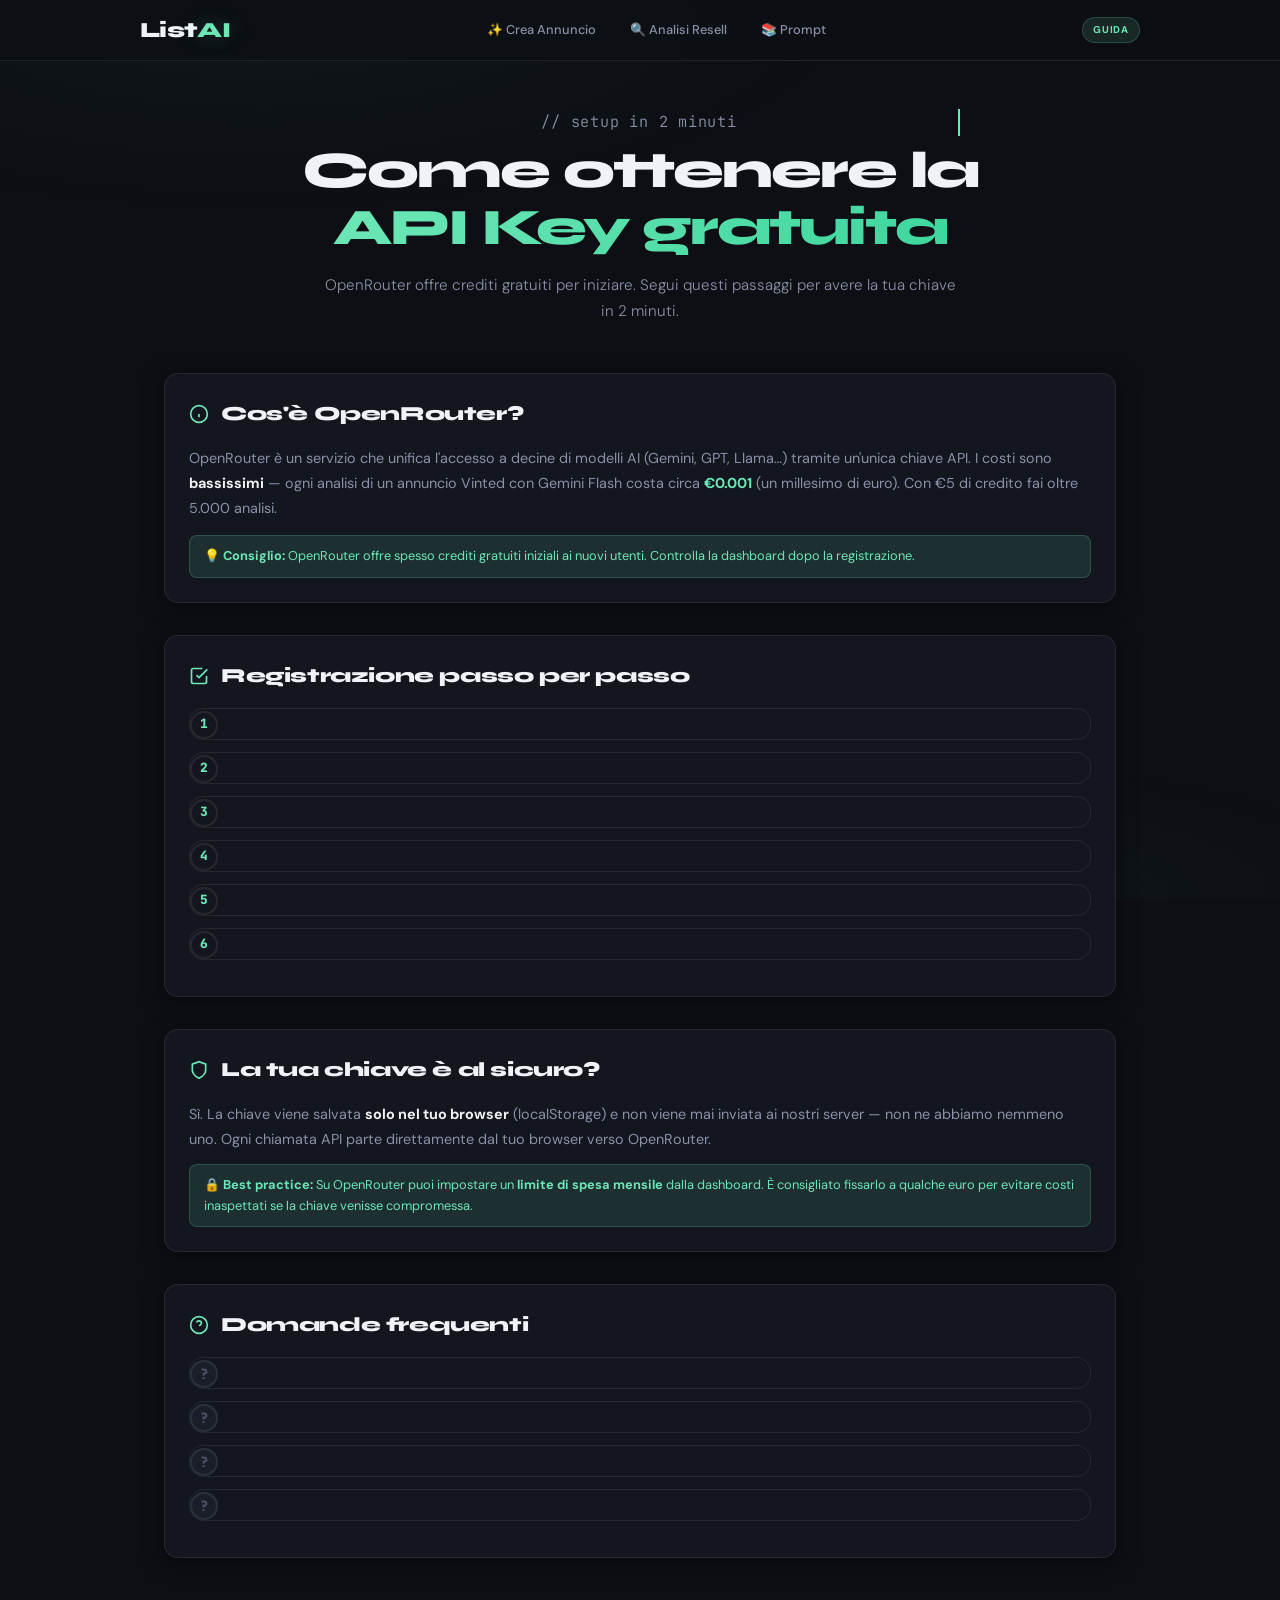
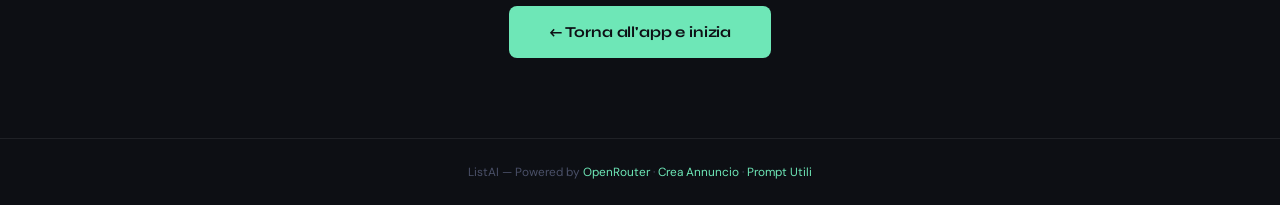
==== commit 77c67071: "upgrade" ====
--- a/guide.html
+++ b/guide.html
@@ -17,8 +17,9 @@
   <div class="hi">
     <a href="index.html" class="logo">List<span>AI</span></a>
     <nav class="nav">
-      <a href="index.html">✨ Crea Annuncio</a>
-      <a href="prompts.html">📚 Prompt Utili</a>
+      <a href="index.html" id="nav-create">✨ Crea Annuncio</a>
+      <a href="resell.html" id="nav-resell">🔍 Analisi Resell</a>
+      <a href="prompts.html" id="nav-prompts">📚 Prompt</a>
     </nav>
     <span class="badge">Guida</span>
   </div>
@@ -173,5 +174,12 @@
   el.style.width = Math.min(pct, 100) + '%';
 });
 </script>
+<script>
+(function(){
+  var page = location.pathname.split('/').pop() || 'index.html';
+  var link = document.querySelector('a[href="' + page + '"]');
+  if (link) link.classList.add('active');
+})();
+</script>
 </body>
 </html>
--- a/style.css
+++ b/style.css
@@ -45,7 +45,7 @@
   --text-4xl: 3.052rem;
 
   /* SPAZIATURA */
-  --space-1: 4px; --space-2: 8px; --space-3: 12px; --space-4: 16px;
+  --space-1: 4px; --space-2: 8px; --space-3: 12px; --space-4: 16px; --space-5: 20px;
   --space-6: 24px; --space-8: 32px; --space-12: 48px; --space-16: 64px;
 
   /* BORDER RADIUS */
@@ -770,13 +770,14 @@
   background: var(--color-accent-dim); border-color: rgba(110,231,183,0.3);
   color: var(--color-accent);
 }
-.prompt-grid { display: grid; grid-template-columns: repeat(auto-fill, minmax(290px, 1fr)); gap: var(--space-4); margin-top: var(--space-5); }
+.prompt-grid { display: grid; grid-template-columns: repeat(auto-fill, minmax(290px, 1fr)); gap: var(--space-4); margin-top: var(--space-5); padding: 30px; }
 .prompt-card {
   background: var(--color-surface); border: 1px solid var(--color-border);
   border-radius: var(--radius-md); padding: var(--space-5);
   box-shadow: var(--shadow-sm);
   display: flex; flex-direction: column; gap: var(--space-3);
   transition: border-color var(--transition-base), box-shadow var(--transition-base);
+  padding: 20px;
 }
 .prompt-card:hover { border-color: var(--color-border-strong); box-shadow: var(--shadow-md); }
 .pcard-top { display: flex; flex-direction: column; gap: var(--space-2); }
@@ -966,3 +967,208 @@
   .factor-row { flex-wrap: wrap; }
   .factor-note { display: none; }
 }
+
+/* ══════════════════════════════════════════
+   UPGRADE — Accordion opzioni avanzate
+   ══════════════════════════════════════════ */
+.advanced-accordion {
+  margin-top: var(--space-4);
+  border: 1px solid var(--color-border);
+  border-radius: var(--radius-md);
+  overflow: hidden;
+}
+.advanced-summary {
+  display: flex; align-items: center; gap: var(--space-2);
+  padding: var(--space-3) var(--space-5);
+  cursor: pointer; list-style: none;
+  font-size: var(--text-sm); font-weight: 600;
+  color: var(--color-text-secondary);
+  background: var(--color-surface-2);
+  transition: background var(--transition-fast);
+  user-select: none;
+}
+.advanced-summary::-webkit-details-marker { display: none; }
+.advanced-summary:hover { background: var(--color-surface-hover); color: var(--color-text-primary); }
+.advanced-accordion[open] .advanced-summary { color: var(--color-accent); border-bottom: 1px solid var(--color-border); }
+.advanced-accordion[open] .acc-arrow { transform: rotate(180deg); }
+.acc-arrow { margin-left: auto; transition: transform var(--transition-fast); }
+.advanced-body { padding: var(--space-5); display: flex; flex-direction: column; gap: var(--space-3); }
+
+/* ── Size modal link ── */
+.szbt-link {
+  display: inline-block; margin-top: var(--space-2);
+  font-size: var(--text-xs); color: var(--color-accent);
+  text-decoration: none; font-weight: 600;
+}
+.szbt-link:hover { text-decoration: underline; }
+
+/* ══════════════════════════════════════════
+   UPGRADE — Resell page styles
+   ══════════════════════════════════════════ */
+
+/* ── Value comparison table ── */
+.value-comparison {
+  display: grid; grid-template-columns: repeat(auto-fit, minmax(130px, 1fr));
+  gap: var(--space-3); margin: var(--space-4) 0;
+}
+.val-cell {
+  background: var(--color-surface-2); border: 1px solid var(--color-border);
+  border-radius: var(--radius-md); padding: var(--space-4);
+  display: flex; flex-direction: column; gap: 4px; text-align: center;
+  transition: border-color var(--transition-fast);
+}
+.val-cell:hover { border-color: var(--color-border-strong); }
+.val-cell.highlight { border-color: var(--color-accent); background: var(--color-accent-dim); }
+.val-cell-label { font-size: 0.68rem; font-weight: 700; text-transform: uppercase; letter-spacing: .06em; color: var(--color-text-muted); }
+.val-cell-value { font-size: var(--text-lg); font-weight: 700; color: var(--color-text-primary); font-family: var(--font-mono); }
+.val-cell-sub { font-size: 0.68rem; color: var(--color-text-muted); }
+.val-cell.highlight .val-cell-value { color: var(--color-accent); }
+
+/* ── ROI display ── */
+.roi-display {
+  display: flex; gap: var(--space-4); align-items: center;
+  padding: var(--space-3) var(--space-5);
+  background: var(--color-surface-2); border-radius: var(--radius-md);
+  border: 1px solid var(--color-border); margin-top: var(--space-3);
+}
+.roi-item { display: flex; flex-direction: column; gap: 2px; }
+.roi-label { font-size: 0.68rem; font-weight: 700; text-transform: uppercase; letter-spacing: .06em; color: var(--color-text-muted); }
+.roi-value { font-size: var(--text-base); font-weight: 700; font-family: var(--font-mono); }
+.roi-value.positive { color: var(--color-success); }
+.roi-value.negative { color: var(--color-danger); }
+.roi-value.neutral { color: var(--color-text-secondary); }
+
+/* ── Step cards ── */
+.step {
+  border: 1px solid var(--color-border);
+  border-radius: var(--radius-md); overflow: hidden;
+  margin-bottom: var(--space-3); cursor: pointer;
+  transition: border-color var(--transition-fast);
+}
+.step:hover { border-color: var(--color-border-strong); }
+.step.open { border-color: var(--color-accent); }
+.step-header {
+  display: flex; align-items: center; gap: var(--space-3);
+  padding: var(--space-3) var(--space-4);
+  background: var(--color-surface-2);
+  flex-wrap: wrap;
+}
+.step.open .step-header { background: var(--color-accent-dim); }
+.step-num {
+  min-width: 28px; height: 28px; border-radius: 50%;
+  background: var(--color-surface); border: 2px solid var(--color-border);
+  font-size: var(--text-sm); font-weight: 800; color: var(--color-accent);
+  display: flex; align-items: center; justify-content: center;
+  font-family: var(--font-mono); flex-shrink: 0;
+}
+.step.open .step-num { background: var(--color-accent); color: var(--color-bg); border-color: var(--color-accent); }
+.step-title { font-size: var(--text-sm); font-weight: 600; color: var(--color-text-primary); flex: 1; }
+.step-meta { display: flex; gap: var(--space-2); flex-wrap: wrap; }
+.step-gain { font-size: var(--text-sm); font-weight: 700; color: var(--color-success); font-family: var(--font-mono); margin-left: auto; white-space: nowrap; }
+.step-body {
+  display: none; padding: var(--space-4) var(--space-5);
+  font-size: var(--text-sm); color: var(--color-text-secondary); line-height: 1.7;
+  border-top: 1px solid var(--color-border);
+}
+.step.open .step-body { display: block; }
+
+/* ── Step badges ── */
+.badge-tempo, .badge-costo, .badge-diff {
+  font-size: 0.67rem; font-weight: 600; padding: 2px 8px;
+  border-radius: var(--radius-full); border: 1px solid;
+}
+.badge-tempo { color: var(--color-text-muted); border-color: var(--color-border); background: var(--color-surface); }
+.badge-costo { color: #FCD34D; border-color: rgba(252,211,77,0.25); background: rgba(252,211,77,0.08); }
+.badge-diff { }
+.diff-facile { color: var(--color-success); border-color: rgba(110,231,183,0.3); background: rgba(110,231,183,0.08); }
+.diff-media { color: #FCD34D; border-color: rgba(252,211,77,0.3); background: rgba(252,211,77,0.08); }
+.diff-difficile { color: var(--color-danger); border-color: rgba(248,113,113,0.3); background: rgba(248,113,113,0.08); }
+
+/* ── Platform cards ── */
+.platform-list { display: flex; flex-direction: column; gap: var(--space-3); }
+.platform-card {
+  display: flex; align-items: flex-start; gap: var(--space-4);
+  padding: var(--space-4); background: var(--color-surface-2);
+  border: 1px solid var(--color-border); border-radius: var(--radius-md);
+  transition: border-color var(--transition-fast);
+}
+.platform-card.recommended { border-color: var(--color-accent); background: var(--color-accent-dim); }
+.platform-name { font-size: var(--text-sm); font-weight: 700; color: var(--color-text-primary); }
+.platform-comm { font-size: 0.68rem; color: var(--color-text-muted); font-family: var(--font-mono); margin-top: 2px; }
+.platform-pros-cons { display: flex; gap: var(--space-3); margin-top: var(--space-2); flex-wrap: wrap; }
+.platform-pro { font-size: 0.7rem; color: var(--color-success); }
+.platform-con { font-size: 0.7rem; color: var(--color-danger); }
+.platform-badge-rec {
+  margin-left: auto; font-size: 0.67rem; font-weight: 700;
+  color: var(--color-accent); background: var(--color-accent-dim);
+  border: 1px solid rgba(110,231,183,0.3); border-radius: var(--radius-full);
+  padding: 3px 10px; white-space: nowrap; flex-shrink: 0;
+}
+
+/* ── Recommendation card ── */
+.recommendation-card {
+  border: 2px solid var(--color-accent) !important;
+  background: linear-gradient(135deg, var(--color-surface) 0%, rgba(110,231,183,0.04) 100%) !important;
+  position: relative; overflow: hidden;
+}
+.recommendation-card::before {
+  content: ''; position: absolute; top: 0; left: 0; right: 0; height: 2px;
+  background: linear-gradient(90deg, var(--color-accent), #34D399, var(--color-accent));
+}
+.rec-price { font-size: var(--text-2xl); font-weight: 800; color: var(--color-accent); font-family: var(--font-mono); margin: var(--space-3) 0 var(--space-2); }
+.rec-gain { font-size: var(--text-base); font-weight: 600; color: var(--color-success); margin-bottom: var(--space-2); }
+.rec-time { font-size: var(--text-sm); color: var(--color-text-muted); margin-bottom: var(--space-4); }
+.rec-why { font-size: var(--text-sm); color: var(--color-text-secondary); line-height: 1.7; padding: var(--space-3) var(--space-4); background: var(--color-surface-2); border-radius: var(--radius-md); border-left: 3px solid var(--color-accent); }
+
+/* ── Low confidence warning ── */
+.low-confidence-banner {
+  display: flex; align-items: center; gap: var(--space-3);
+  padding: var(--space-3) var(--space-4); background: var(--color-warning-bg);
+  border: 1px solid rgba(252,211,77,0.3); border-radius: var(--radius-md);
+  font-size: var(--text-sm); color: var(--color-warning); margin-bottom: var(--space-4);
+}
+
+/* ── Resell loading spinner ── */
+.resell-loading {
+  display: flex; flex-direction: column; align-items: center; gap: var(--space-4);
+  padding: var(--space-12) 0; text-align: center;
+}
+.resell-loading .sp {
+  width: 40px; height: 40px; border-radius: 50%;
+  border: 3px solid var(--color-border);
+  border-top-color: var(--color-accent);
+  animation: spin 0.8s linear infinite;
+}
+@keyframes spin { to { transform: rotate(360deg); } }
+
+/* ── Resell conditional options ── */
+.conditional-opts {
+  display: none; margin-top: var(--space-4);
+  padding: var(--space-4); background: var(--color-surface-2);
+  border-radius: var(--radius-md); border: 1px solid var(--color-border);
+}
+.conditional-opts.visible { display: block; }
+.radio-group { display: flex; flex-direction: column; gap: var(--space-2); margin-top: var(--space-2); }
+.radio-item { display: flex; align-items: center; gap: var(--space-2); cursor: pointer; }
+.radio-item input[type=radio] { accent-color: var(--color-accent); width: 15px; height: 15px; cursor: pointer; }
+.radio-item span { font-size: var(--text-sm); color: var(--color-text-secondary); }
+
+/* ── Prodotto identificato badge ── */
+.prodotto-header {
+  display: flex; align-items: flex-start; gap: var(--space-4); flex-wrap: wrap;
+}
+.prodotto-nome { font-size: var(--text-lg); font-weight: 700; color: var(--color-text-primary); }
+.prodotto-condizioni { font-size: var(--text-sm); color: var(--color-text-secondary); margin-top: var(--space-2); line-height: 1.6; }
+.auth-badge {
+  font-size: 0.67rem; font-weight: 700; padding: 3px 10px;
+  border-radius: var(--radius-full); border: 1px solid;
+}
+.auth-verificata { color: var(--color-success); border-color: rgba(110,231,183,0.3); background: rgba(110,231,183,0.08); }
+.auth-sospetta { color: var(--color-danger); border-color: rgba(248,113,113,0.3); background: rgba(248,113,113,0.08); }
+.auth-nd { color: var(--color-text-muted); border-color: var(--color-border); background: var(--color-surface); }
+
+@media(max-width:640px) {
+  .value-comparison { grid-template-columns: repeat(2, 1fr); }
+  .step-header { gap: var(--space-2); }
+  .rec-price { font-size: var(--text-xl); }
+}
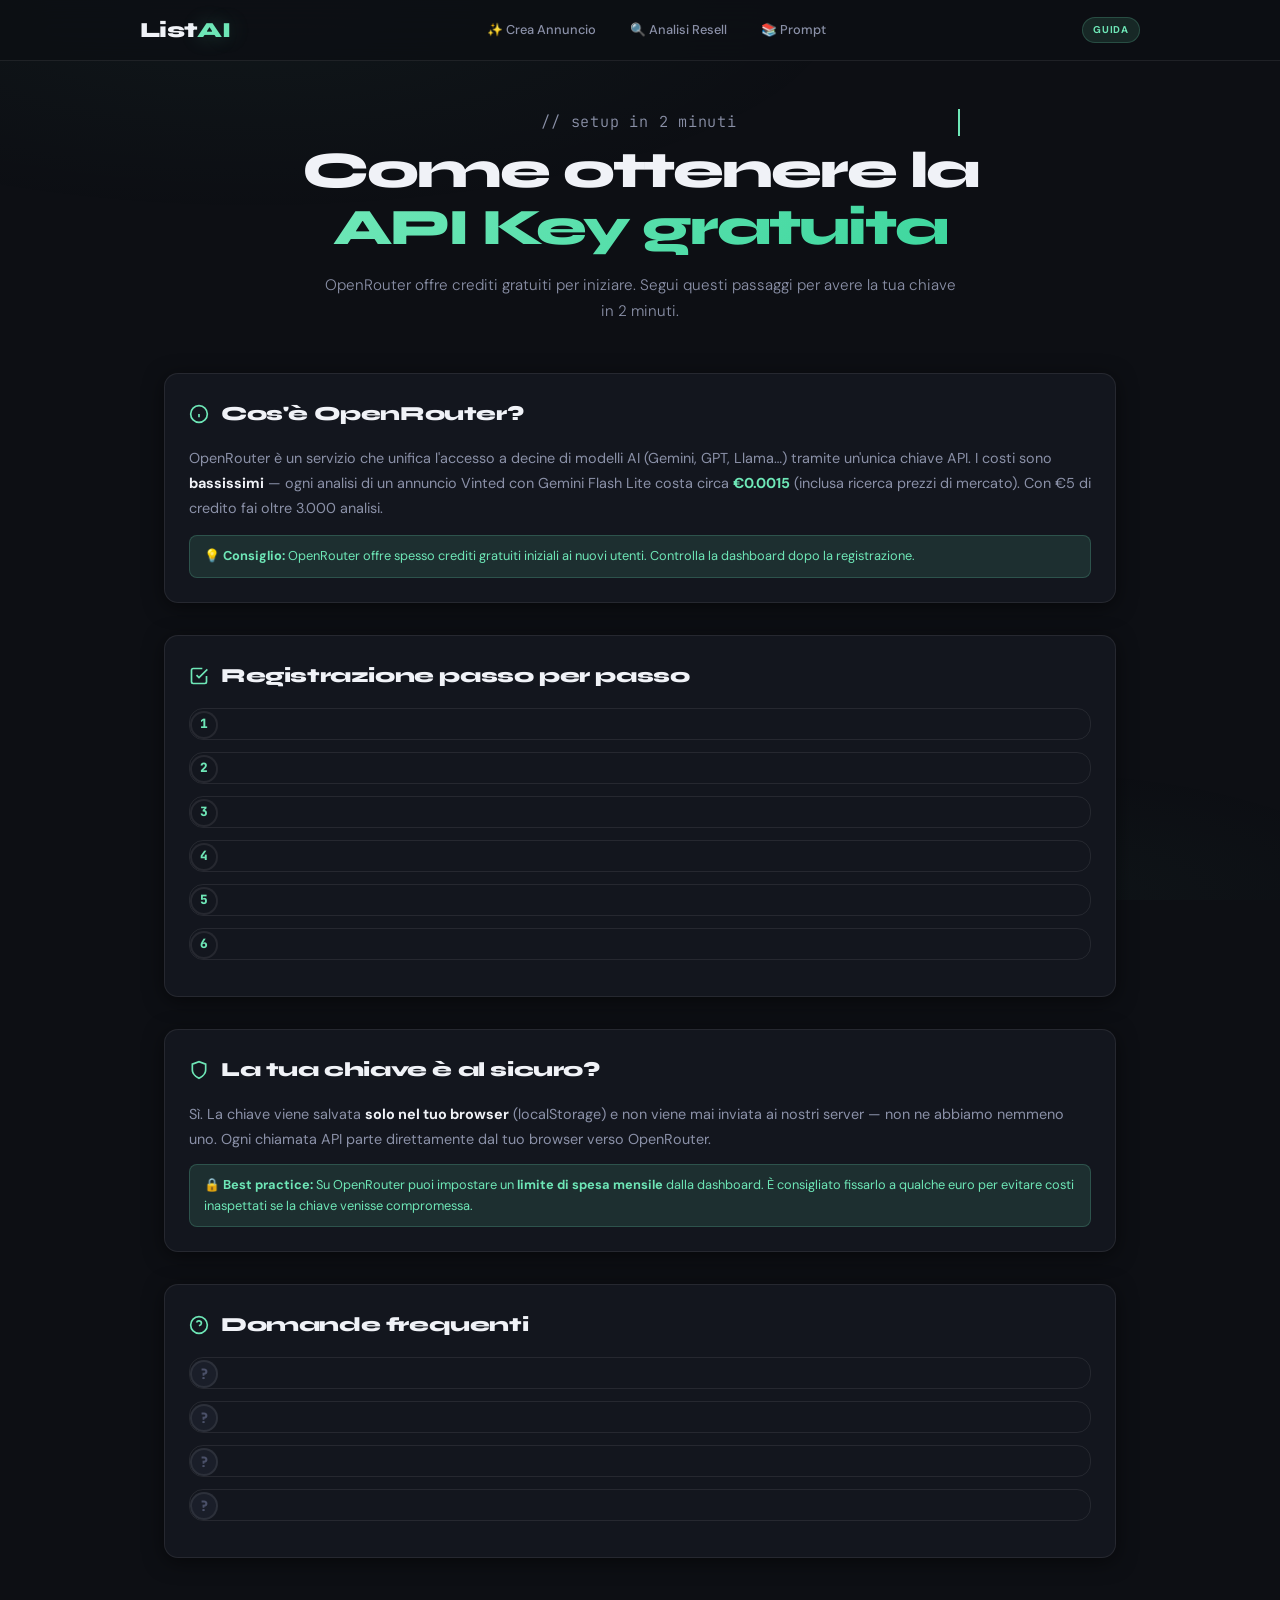
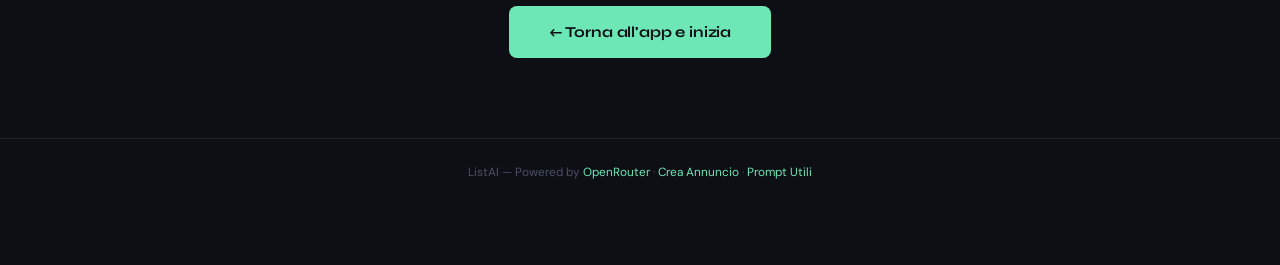
==== commit 1408525a: "nuovo prompt" ====
--- a/guide.html
+++ b/guide.html
@@ -39,7 +39,7 @@
       Cos'è OpenRouter?
     </h2>
     <p style="font-size:.9rem;color:var(--color-text-secondary);line-height:1.75">
-      OpenRouter è un servizio che unifica l'accesso a decine di modelli AI (Gemini, GPT, Llama…) tramite un'unica chiave API. I costi sono <strong style="color:var(--color-text-primary)">bassissimi</strong> — ogni analisi di un annuncio Vinted con Gemini Flash costa circa <strong style="color:var(--color-accent)">€0.001</strong> (un millesimo di euro). Con €5 di credito fai oltre 5.000 analisi.
+      OpenRouter è un servizio che unifica l'accesso a decine di modelli AI (Gemini, GPT, Llama…) tramite un'unica chiave API. I costi sono <strong style="color:var(--color-text-primary)">bassissimi</strong> — ogni analisi di un annuncio Vinted con Gemini Flash Lite costa circa <strong style="color:var(--color-accent)">€0.0015</strong> (inclusa ricerca prezzi di mercato). Con €5 di credito fai oltre 3.000 analisi.
     </p>
     <div class="tip-box" style="margin-top:.85rem">
       <strong>💡 Consiglio:</strong> OpenRouter offre spesso crediti gratuiti iniziali ai nuovi utenti. Controlla la dashboard dopo la registrazione.
@@ -124,7 +124,7 @@
       <div class="step-num" style="background:var(--color-surface-2);color:var(--color-text-muted);font-size:.9rem;font-family:var(--font-mono)">?</div>
       <div class="step-body">
         <p><strong style="color:var(--color-text-primary)">Quanto costa usare Gemini Flash?</strong><br>
-        Circa <strong style="color:var(--color-accent)">€0.001 per analisi</strong> (un millesimo di euro). Con €5 fai oltre 5.000 annunci.</p>
+        Circa <strong style="color:var(--color-accent)">€0.0015 per analisi</strong> con il modello base (Gemini Flash Lite + ricerca prezzi). Con €5 fai oltre 3.000 annunci.</p>
       </div>
     </div>
 
--- a/style.css
+++ b/style.css
@@ -495,8 +495,7 @@
 .tlen { font-size: 0.68rem; margin-top: var(--space-2); color: var(--color-text-muted); }
 
 /* ── Description grid ── */
-.dgrid { display: grid; grid-template-columns: 1fr 1fr; gap: var(--space-4); margin-bottom: var(--space-4); align-items: start; }
-@media(max-width:620px){ .dgrid { grid-template-columns: 1fr; } }
+.dgrid { display: grid; grid-template-columns: 1fr; gap: var(--space-4); margin-bottom: var(--space-4); align-items: start; }
 .dc {
   background: var(--color-surface); border: 1px solid var(--color-border);
   border-radius: var(--radius-md); padding: var(--space-4) var(--space-5);
@@ -550,21 +549,7 @@
 }
 .price-tier-sub { font-size: var(--text-xs); color: var(--color-text-muted); margin-top: 4px; }
 
-/* Barra slider visiva */
-.price-bar-container { margin-bottom: var(--space-4); }
-.price-bar-track {
-  height: 6px; background: var(--color-surface-2);
-  border-radius: var(--radius-full); position: relative;
-  overflow: visible; margin-bottom: var(--space-3);
-}
-.price-bar-fill {
-  position: absolute; top: 0; bottom: 0; left: 0;
-  background: linear-gradient(90deg, var(--color-warning), var(--color-accent), #a78bfa);
-  border-radius: var(--radius-full);
-  animation: progress-bar-anim 0.8s cubic-bezier(0.4,0,0.2,1) both;
-}
-.price-bar-dots { display: flex; justify-content: space-between; }
-.price-bar-dot-label { font-size: var(--text-xs); color: var(--color-text-muted); }
+
 
 /* Velocità di vendita stimata */
 .velocity-row {
@@ -576,8 +561,7 @@
   border-radius: var(--radius-sm); border: 1px solid var(--color-border);
   background: var(--color-bg);
 }
-.velocity-price { font-family: var(--font-mono); font-size: var(--text-sm); font-weight: 500; }
-.velocity-time { font-size: var(--text-xs); color: var(--color-text-muted); margin-top: 2px; }
+.velocity-time { font-family: var(--font-mono); font-size: var(--text-sm); font-weight: 500; }
 .velocity-label { font-size: 0.62rem; font-weight: 700; letter-spacing: 0.08em; text-transform: uppercase; margin-bottom: 4px; }
 
 /* ── Breakdown fattori ── */
@@ -640,6 +624,20 @@
   border-radius: var(--radius-full); padding: 4px 12px;
   font-size: var(--text-xs); font-weight: 600; color: var(--color-accent);
   letter-spacing: 0.04em;
+}
+.price-source-badge {
+  display: inline-flex; align-items: center; gap: var(--space-2);
+  border-radius: var(--radius-full); padding: 4px 12px;
+  font-size: var(--text-xs); font-weight: 600;
+  letter-spacing: 0.04em;
+}
+.price-source-badge.verified {
+  background: rgba(16,185,129,0.1); border: 1px solid rgba(16,185,129,0.25);
+  color: #10b981;
+}
+.price-source-badge.estimated {
+  background: rgba(245,158,11,0.1); border: 1px solid rgba(245,158,11,0.25);
+  color: #f59e0b;
 }
 
 /* ── 3-column price grid (mantenuta per compatibilità) ── */
@@ -1172,3 +1170,138 @@
   .step-header { gap: var(--space-2); }
   .rec-price { font-size: var(--text-xl); }
 }
+
+/* ══════════════════════════════════════════
+   NUOVI COMPONENTI — ListAI v4
+   ══════════════════════════════════════════ */
+
+/* ── Quick Copy Sticky Bar ── */
+.quick-copy-bar {
+  position: fixed; bottom: 0; left: 0; right: 0;
+  z-index: 200;
+  background: rgba(13,15,20,0.92);
+  backdrop-filter: blur(20px);
+  border-top: 1px solid var(--color-border);
+  padding: var(--space-3) var(--space-6);
+  display: none;
+  align-items: center;
+  justify-content: space-between;
+  gap: var(--space-4);
+  box-shadow: 0 -8px 32px rgba(0,0,0,0.4);
+  animation: slideUp 0.3s ease both;
+}
+@keyframes slideUp {
+  from { transform: translateY(100%); opacity: 0; }
+  to   { transform: translateY(0); opacity: 1; }
+}
+.qcb-info {
+  font-size: var(--text-sm); color: var(--color-text-secondary);
+  white-space: nowrap; overflow: hidden; text-overflow: ellipsis;
+  max-width: 400px;
+}
+.qcb-info strong { color: var(--color-text-primary); }
+.qcb-buttons { display: flex; gap: var(--space-2); flex-shrink: 0; }
+.qcb-primary {
+  background: var(--color-accent-dim) !important;
+  border-color: rgba(110,231,183,0.3) !important;
+  color: var(--color-accent) !important;
+  font-weight: 600 !important;
+}
+.qcb-primary:hover {
+  background: rgba(110,231,183,0.2) !important;
+  box-shadow: var(--shadow-glow-sm);
+}
+@media(max-width:540px) {
+  .quick-copy-bar { flex-direction: column; gap: var(--space-2); padding: var(--space-3); }
+  .qcb-info { max-width: 100%; text-align: center; }
+}
+
+
+
+/* ── Difficulty Badge ── */
+.difficulty-wrap {
+  display: flex; align-items: center; gap: var(--space-3);
+  margin-bottom: var(--space-4);
+  padding: var(--space-3) var(--space-4);
+  border-radius: var(--radius-sm);
+  background: var(--color-bg);
+  border: 1px solid var(--color-border);
+}
+.diff-badge {
+  font-size: 0.72rem; font-weight: 700;
+  padding: 3px 10px; border-radius: var(--radius-full);
+  border: 1px solid; white-space: nowrap;
+  display: inline-flex; align-items: center; gap: 4px;
+}
+.diff-facile { color: var(--color-success); border-color: rgba(110,231,183,0.3); background: rgba(110,231,183,0.08); }
+.diff-media  { color: var(--color-warning); border-color: rgba(252,211,77,0.3); background: rgba(252,211,77,0.08); }
+.diff-difficile { color: var(--color-danger); border-color: rgba(248,113,113,0.3); background: rgba(248,113,113,0.08); }
+.diff-motivo { font-size: var(--text-xs); color: var(--color-text-muted); }
+
+/* ── Commissione display ── */
+.commissione-display {
+  font-size: var(--text-sm); color: var(--color-text-secondary);
+  padding: var(--space-3) var(--space-4);
+  background: var(--color-bg); border: 1px solid var(--color-border);
+  border-radius: var(--radius-sm); margin-top: var(--space-3);
+}
+
+/* ── Collapsible Sections ── */
+.collapsible-section {
+  background: var(--color-surface);
+  border: 1px solid var(--color-border);
+  border-radius: var(--radius-md);
+  margin-bottom: var(--space-4);
+  box-shadow: var(--shadow-sm);
+  overflow: hidden;
+  animation: fadeUp var(--transition-slow) both;
+}
+.collapsible-summary {
+  display: flex; align-items: center; gap: var(--space-2);
+  padding: var(--space-4) var(--space-5);
+  font-size: var(--text-sm); font-weight: 600;
+  color: var(--color-text-secondary); cursor: pointer;
+  list-style: none;
+  transition: all var(--transition-fast);
+}
+.collapsible-summary::-webkit-details-marker { display: none; }
+.collapsible-summary:hover { color: var(--color-text-primary); background: var(--color-surface-hover); }
+.collapsible-summary svg {
+  transition: transform var(--transition-base); flex-shrink: 0;
+}
+details[open] > .collapsible-summary svg { transform: rotate(180deg); }
+details[open] > .collapsible-summary { border-bottom: 1px solid var(--color-border); }
+.collapsible-body {
+  padding: var(--space-5);
+  animation: slideDown var(--transition-base) both;
+}
+
+
+
+/* ── Missing Values in Product Card ── */
+.missing-val {
+  color: var(--color-warning) !important;
+  font-style: italic;
+  opacity: 0.85;
+}
+
+/* ── Trend Badge (Resell) ── */
+.trend-badge {
+  font-size: 0.67rem; font-weight: 700;
+  padding: 3px 10px; border-radius: var(--radius-full);
+  border: 1px solid; white-space: nowrap;
+  display: inline-flex; align-items: center; gap: 4px;
+}
+.trend-up { color: var(--color-success); border-color: rgba(110,231,183,0.3); background: rgba(110,231,183,0.08); }
+.trend-down { color: var(--color-danger); border-color: rgba(248,113,113,0.3); background: rgba(248,113,113,0.08); }
+.trend-stable { color: var(--color-text-muted); border-color: var(--color-border); background: var(--color-surface); }
+
+/* Timing vendita (Resell) */
+.prodotto-timing {
+  font-size: var(--text-sm); color: var(--color-accent);
+  margin-top: var(--space-2);
+  font-weight: 500;
+}
+
+/* ── Bottom padding for sticky bar ── */
+body { padding-bottom: 60px; }
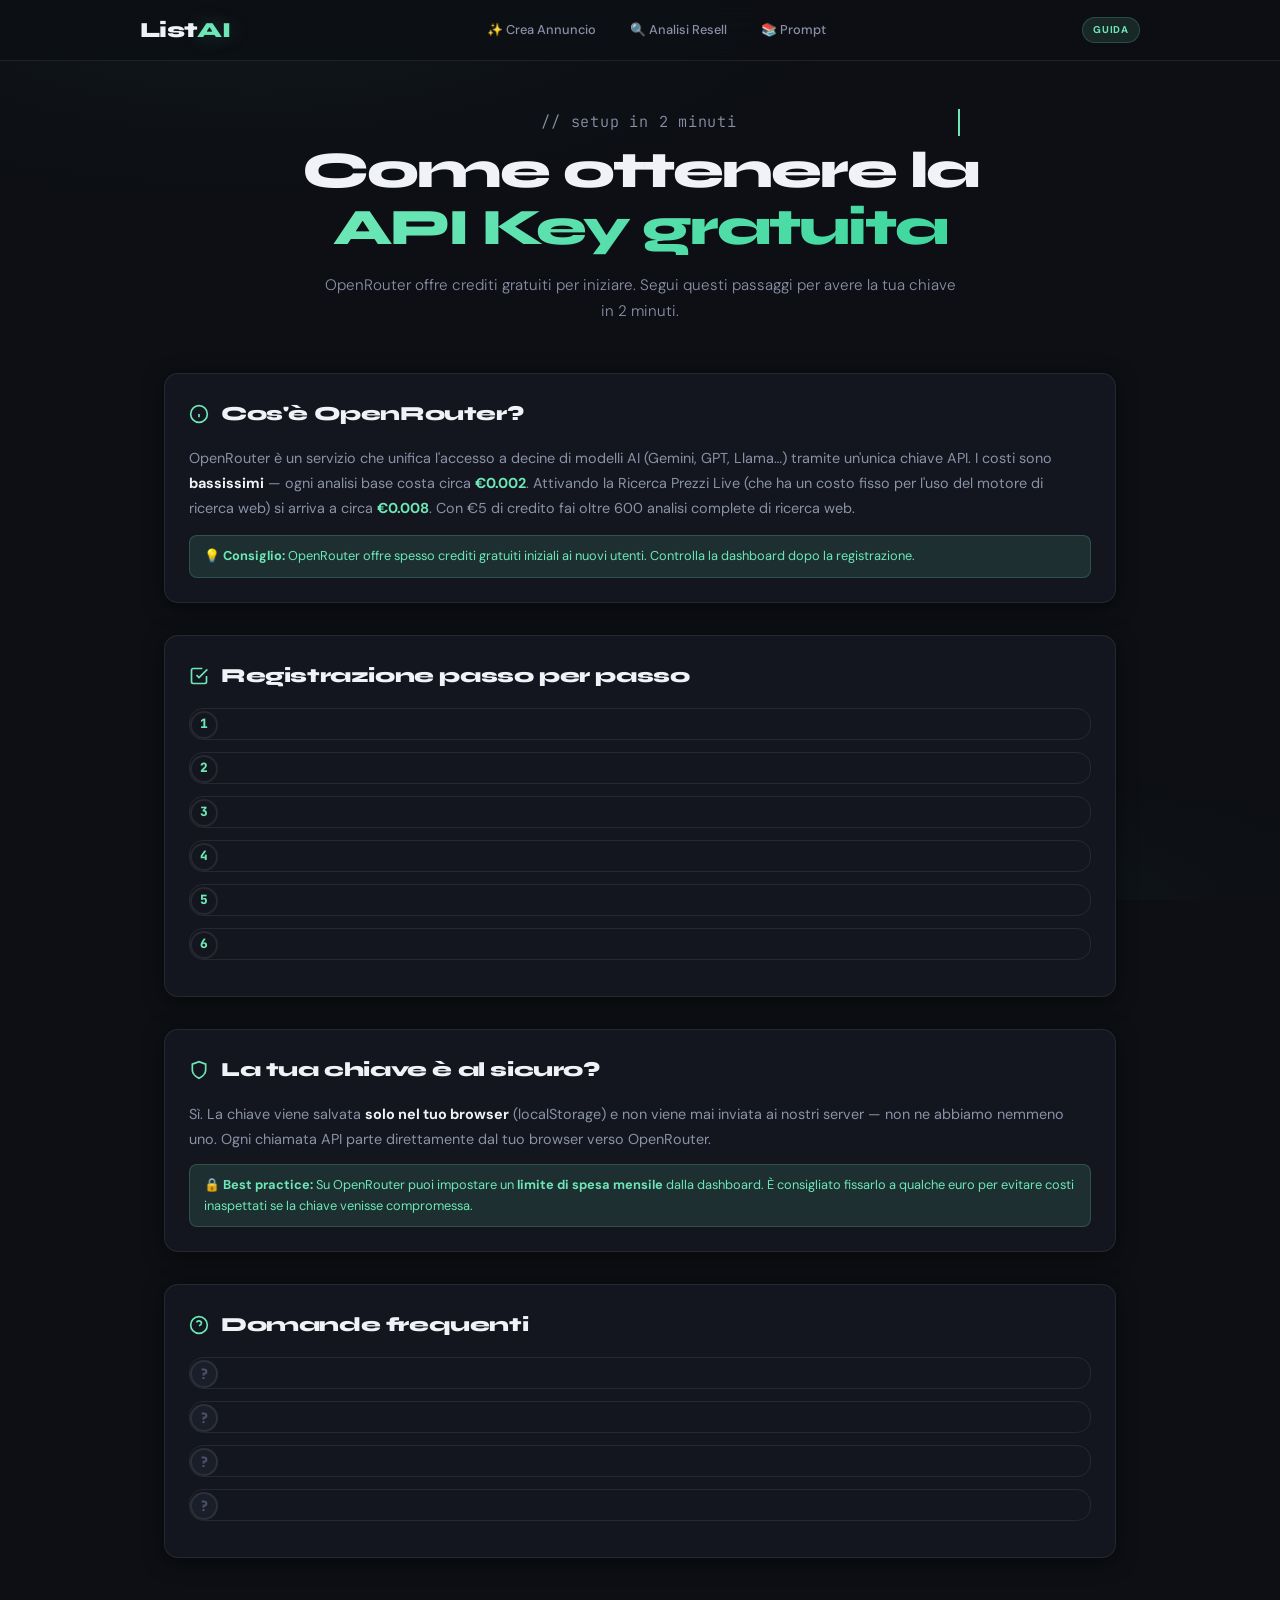
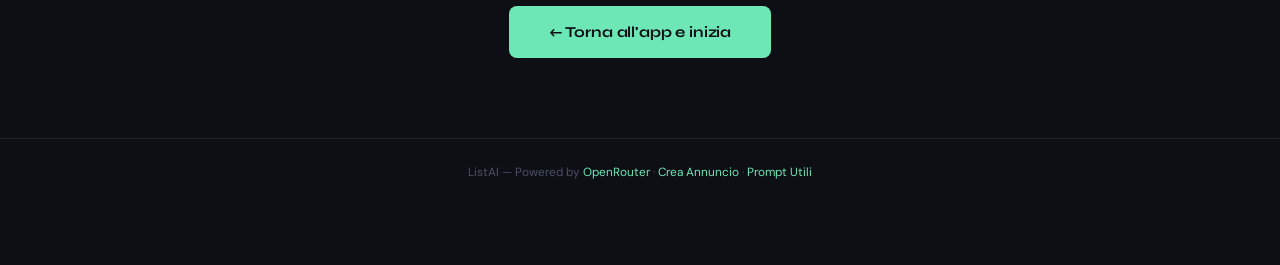
==== commit 6ec3c655: "aggiorno prezzi" ====
--- a/guide.html
+++ b/guide.html
@@ -39,7 +39,7 @@
       Cos'è OpenRouter?
     </h2>
     <p style="font-size:.9rem;color:var(--color-text-secondary);line-height:1.75">
-      OpenRouter è un servizio che unifica l'accesso a decine di modelli AI (Gemini, GPT, Llama…) tramite un'unica chiave API. I costi sono <strong style="color:var(--color-text-primary)">bassissimi</strong> — ogni analisi di un annuncio Vinted con Gemini Flash Lite costa circa <strong style="color:var(--color-accent)">€0.0015</strong> (inclusa ricerca prezzi di mercato). Con €5 di credito fai oltre 3.000 analisi.
+      OpenRouter è un servizio che unifica l'accesso a decine di modelli AI (Gemini, GPT, Llama…) tramite un'unica chiave API. I costi sono <strong style="color:var(--color-text-primary)">bassissimi</strong> — ogni analisi base costa circa <strong style="color:var(--color-accent)">€0.002</strong>. Attivando la Ricerca Prezzi Live (che ha un costo fisso per l'uso del motore di ricerca web) si arriva a circa <strong style="color:var(--color-accent)">€0.008</strong>. Con €5 di credito fai oltre 600 analisi complete di ricerca web.
     </p>
     <div class="tip-box" style="margin-top:.85rem">
       <strong>💡 Consiglio:</strong> OpenRouter offre spesso crediti gratuiti iniziali ai nuovi utenti. Controlla la dashboard dopo la registrazione.
@@ -124,7 +124,7 @@
       <div class="step-num" style="background:var(--color-surface-2);color:var(--color-text-muted);font-size:.9rem;font-family:var(--font-mono)">?</div>
       <div class="step-body">
         <p><strong style="color:var(--color-text-primary)">Quanto costa usare Gemini Flash?</strong><br>
-        Circa <strong style="color:var(--color-accent)">€0.0015 per analisi</strong> con il modello base (Gemini Flash Lite + ricerca prezzi). Con €5 fai oltre 3.000 annunci.</p>
+        Circa <strong style="color:var(--color-accent)">€0.008 per analisi</strong> con il modello base + ricerca prezzi web live attiva. Senza ricerca web, il costo scende a circa <strong style="color:var(--color-accent)">€0.002</strong>.</p>
       </div>
     </div>
 
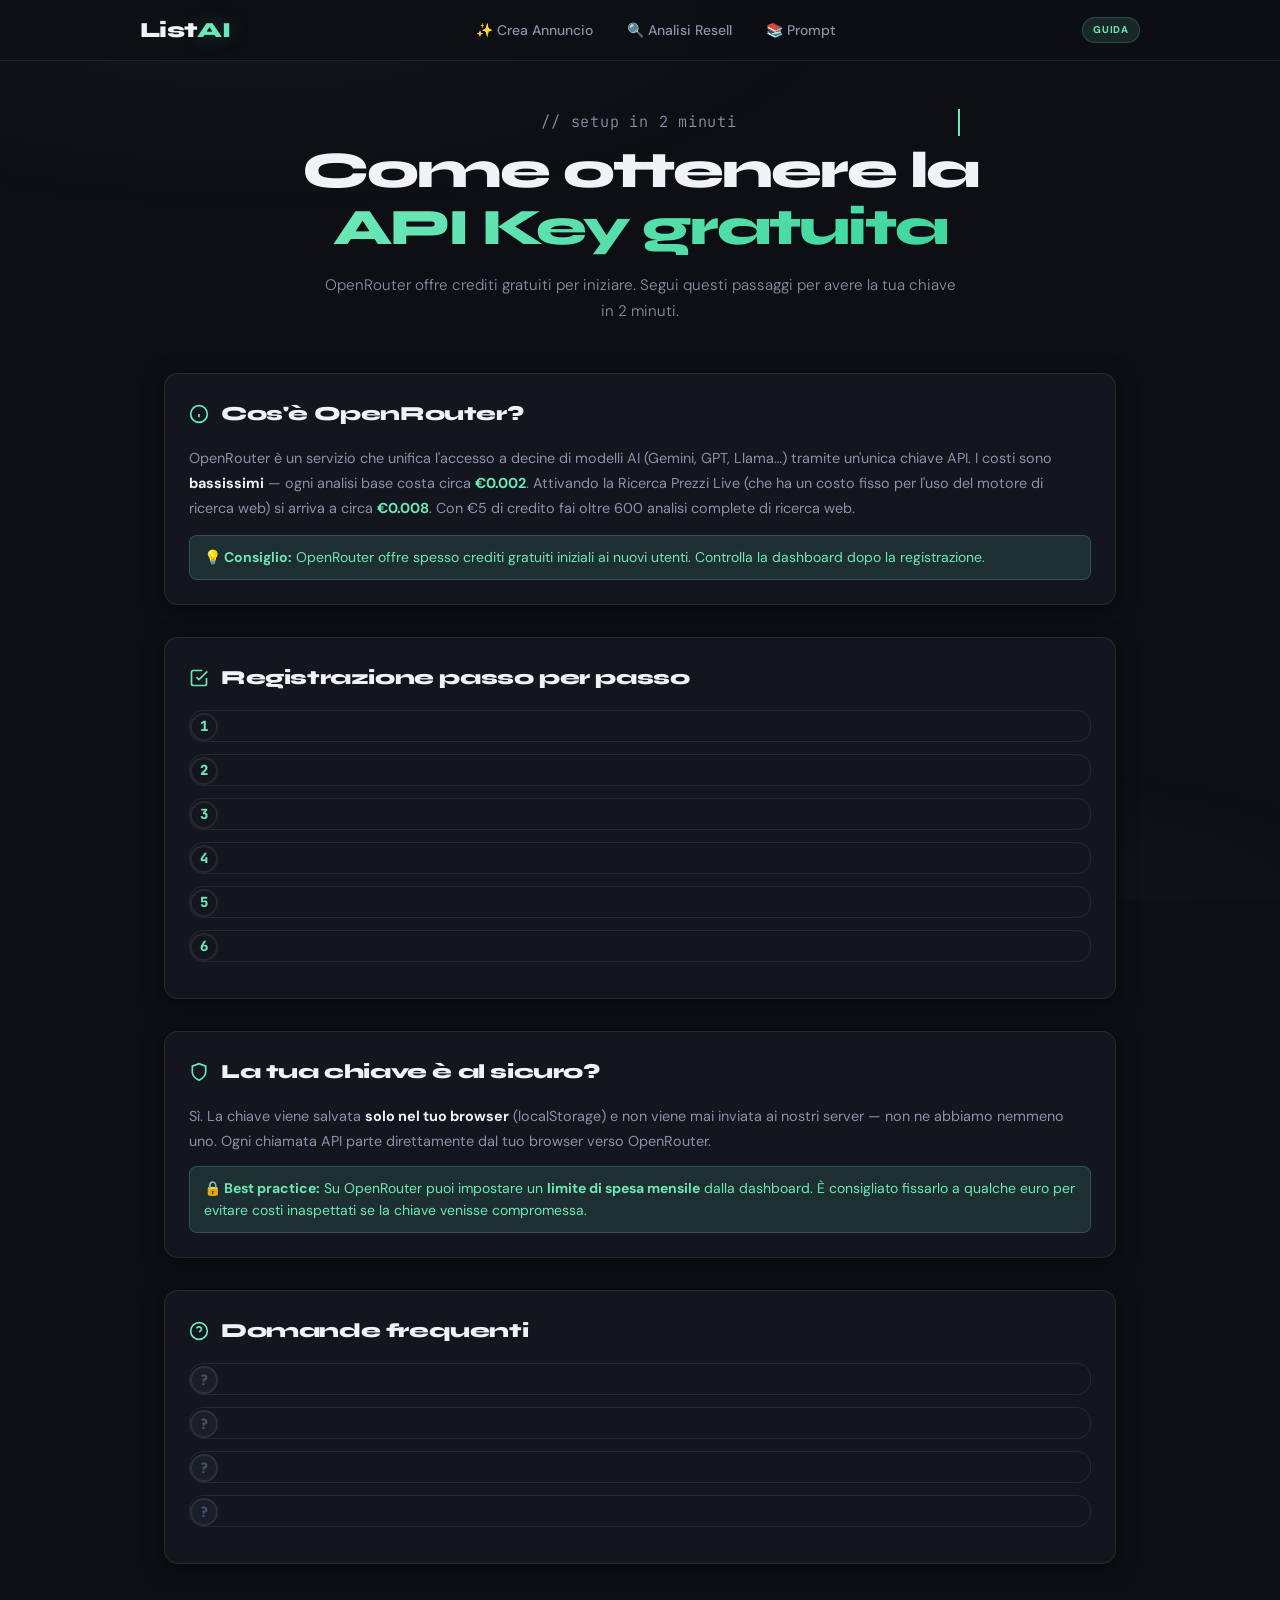
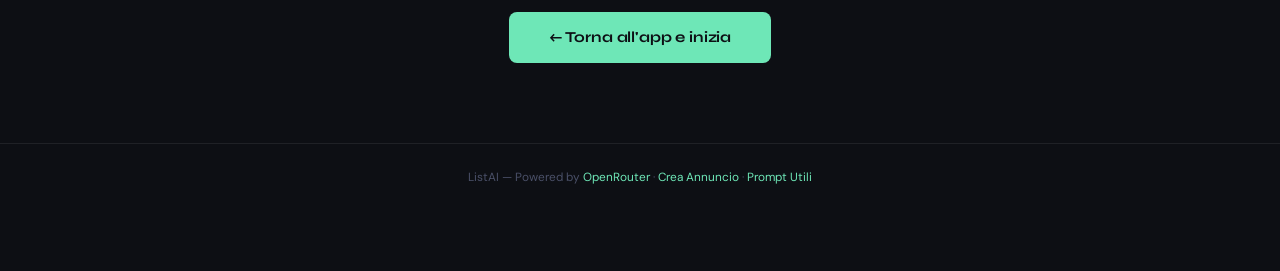
==== commit e0de6019: "Responsive" ====
--- a/guide.html
+++ b/guide.html
@@ -21,6 +21,7 @@
       <a href="resell.html" id="nav-resell">🔍 Analisi Resell</a>
       <a href="prompts.html" id="nav-prompts">📚 Prompt</a>
     </nav>
+    <button class="mobile-menu-btn" onclick="document.querySelector('.nav').classList.toggle('open')">☰</button>
     <span class="badge">Guida</span>
   </div>
 </header>
--- a/style.css
+++ b/style.css
@@ -35,18 +35,25 @@
   --font-mono: 'JetBrains Mono', monospace;
 
   /* SCALA TIPOGRAFICA */
-  --text-xs: 0.64rem;
-  --text-sm: 0.8rem;
-  --text-base: 1rem;
-  --text-lg: 1.25rem;
-  --text-xl: 1.563rem;
-  --text-2xl: 1.953rem;
-  --text-3xl: 2.441rem;
-  --text-4xl: 3.052rem;
+  --text-xs: clamp(0.64rem, 1.5vw, 0.7rem);
+  --text-sm: clamp(0.8rem, 2vw, 0.875rem);
+  --text-base: clamp(1rem, 2.5vw, 1.1rem);
+  --text-lg: clamp(1.15rem, 3vw, 1.25rem);
+  --text-xl: clamp(1.35rem, 4vw, 1.563rem);
+  --text-2xl: clamp(1.6rem, 5vw, 1.953rem);
+  --text-3xl: clamp(2rem, 6vw, 2.441rem);
+  --text-4xl: clamp(2.5rem, 8vw, 3.052rem);
 
   /* SPAZIATURA */
-  --space-1: 4px; --space-2: 8px; --space-3: 12px; --space-4: 16px; --space-5: 20px;
-  --space-6: 24px; --space-8: 32px; --space-12: 48px; --space-16: 64px;
+  --space-1: clamp(2px, 0.5vw, 4px);
+  --space-2: clamp(6px, 1vw, 8px);
+  --space-3: clamp(8px, 1.5vw, 12px);
+  --space-4: clamp(12px, 2vw, 16px);
+  --space-5: clamp(16px, 2.5vw, 20px);
+  --space-6: clamp(18px, 3vw, 24px);
+  --space-8: clamp(24px, 4vw, 32px);
+  --space-12: clamp(32px, 6vw, 48px);
+  --space-16: clamp(40px, 8vw, 64px);
 
   /* BORDER RADIUS */
   --radius-sm: 8px; --radius-md: 14px; --radius-lg: 22px; --radius-full: 9999px;
@@ -64,8 +71,6 @@
   --transition-slow: 400ms cubic-bezier(0.4, 0, 0.2, 1);
   --transition-spring: 500ms cubic-bezier(0.34, 1.56, 0.64, 1);
 }
-
-html { scroll-behavior: smooth; }
 
 body {
   font-family: var(--font-body);
@@ -75,7 +80,9 @@
   line-height: 1.6;
   -webkit-font-smoothing: antialiased;
   overflow-x: hidden;
-}
+  max-width: 100vw;
+}
+html { scroll-behavior: smooth; overflow-x: hidden; max-width: 100vw; }
 
 /* ── Background texture ── */
 body::before {
@@ -184,6 +191,15 @@
   border-radius: var(--radius-full); border: 1px solid rgba(110,231,183,0.2);
   white-space: nowrap;
 }
+.mobile-menu-btn { display: none; background: none; border: none; font-size: 1.5rem; color: var(--color-text-primary); cursor: pointer; padding: 4px; }
+@media(max-width: 720px) {
+  .mobile-menu-btn { display: block; margin-left: auto; }
+  .badge { display: none; }
+  .nav { display: none; position: absolute; top: 100%; left: 0; right: 0; background: var(--color-surface); flex-direction: column; padding: var(--space-4); border-bottom: 1px solid var(--color-border); box-shadow: var(--shadow-md); z-index: 100; align-items: stretch; }
+  .nav.open { display: flex; }
+  .nav a { width: 100%; text-align: left; padding: 12px; border-bottom: 1px solid var(--color-border); }
+  .nav a:last-child { border-bottom: none; }
+}
 
 main { max-width: 1000px; margin: 0 auto; padding: var(--space-12) var(--space-6) 80px; position: relative; z-index: 1; }
 
@@ -362,9 +378,9 @@
   transition: all var(--transition-fast);
 }
 .sztab.active { background: var(--color-accent); color: #0D0F14; font-weight: 700; }
-.szp { display: none; }
+.szp { display: none; overflow-x: auto; max-width: 100%; }
 .szp.active { display: block; }
-.szp table { width: 100%; border-collapse: collapse; }
+.szp table { width: 100%; border-collapse: collapse; white-space: nowrap; }
 .szp th {
   background: var(--color-surface-2); padding: 3px 6px; text-align: center;
   color: var(--color-text-muted); font-weight: 600; font-size: 0.67rem;
@@ -503,7 +519,7 @@
 }
 .dtxt {
   font-size: var(--text-sm); color: var(--color-text-secondary);
-  line-height: 1.75; white-space: pre-wrap; word-break: break-word;
+  line-height: 1.75; white-space: pre-wrap; overflow-wrap: anywhere; word-break: break-word;
 }
 .dlen { font-size: 0.67rem; color: var(--color-text-muted); margin-top: var(--space-2); }
 
@@ -768,7 +784,7 @@
   background: var(--color-accent-dim); border-color: rgba(110,231,183,0.3);
   color: var(--color-accent);
 }
-.prompt-grid { display: grid; grid-template-columns: repeat(auto-fill, minmax(290px, 1fr)); gap: var(--space-4); margin-top: var(--space-5); padding: 30px; }
+.prompt-grid { display: grid; grid-template-columns: repeat(auto-fill, minmax(min(100%, 290px), 1fr)); gap: var(--space-4); margin-top: var(--space-5); padding: var(--space-4) 0; }
 .prompt-card {
   background: var(--color-surface); border: 1px solid var(--color-border);
   border-radius: var(--radius-md); padding: var(--space-5);
@@ -791,7 +807,7 @@
 .prompt-body-wrap { overflow: hidden; }
 .prompt-body {
   font-size: 0.8rem; color: var(--color-text-secondary); line-height: 1.65;
-  white-space: pre-wrap; background: var(--color-bg); border-radius: var(--radius-sm);
+  white-space: pre-wrap; overflow-wrap: anywhere; background: var(--color-bg); border-radius: var(--radius-sm);
   padding: var(--space-3) var(--space-4); border: 1px solid var(--color-border);
   max-height: 200px; overflow-y: auto;
 }
@@ -880,9 +896,14 @@
   display: flex; align-items: center; justify-content: center; flex-shrink: 0; margin-top: 1px;
   font-family: var(--font-mono);
 }
-.hist-item-title { font-size: var(--text-sm); font-weight: 600; color: var(--color-text-primary); white-space: nowrap; overflow: hidden; text-overflow: ellipsis; max-width: 360px; }
-.hist-item-meta { font-size: 0.7rem; color: var(--color-text-muted); margin-top: 2px; font-family: var(--font-mono); }
+.hist-item-title { font-size: var(--text-sm); font-weight: 600; color: var(--color-text-primary); white-space: normal; overflow-wrap: anywhere; max-width: 100%; line-height: 1.4; display: -webkit-box; -webkit-line-clamp: 2; -webkit-box-orient: vertical; overflow: hidden; }
+.hist-item-meta { font-size: 0.7rem; color: var(--color-text-muted); margin-top: 4px; font-family: var(--font-mono); }
 .hist-item-actions { display: flex; align-items: center; gap: 6px; flex-shrink: 0; }
+
+@media(max-width:540px) {
+  .hist-item-head { flex-direction: column; align-items: flex-start; gap: var(--space-3); }
+  .hist-item-actions { width: 100%; justify-content: flex-end; padding-top: var(--space-2); border-top: 1px dashed var(--color-border); }
+}
 .hist-load-btn {
   font-size: 0.72rem; background: var(--color-accent-dim);
   border: 1px solid rgba(110,231,183,0.2); border-radius: var(--radius-sm);
@@ -1006,7 +1027,7 @@
 
 /* ── Value comparison table ── */
 .value-comparison {
-  display: grid; grid-template-columns: repeat(auto-fit, minmax(130px, 1fr));
+  display: grid; grid-template-columns: repeat(auto-fit, minmax(min(100%, 130px), 1fr));
   gap: var(--space-3); margin: var(--space-4) 0;
 }
 .val-cell {
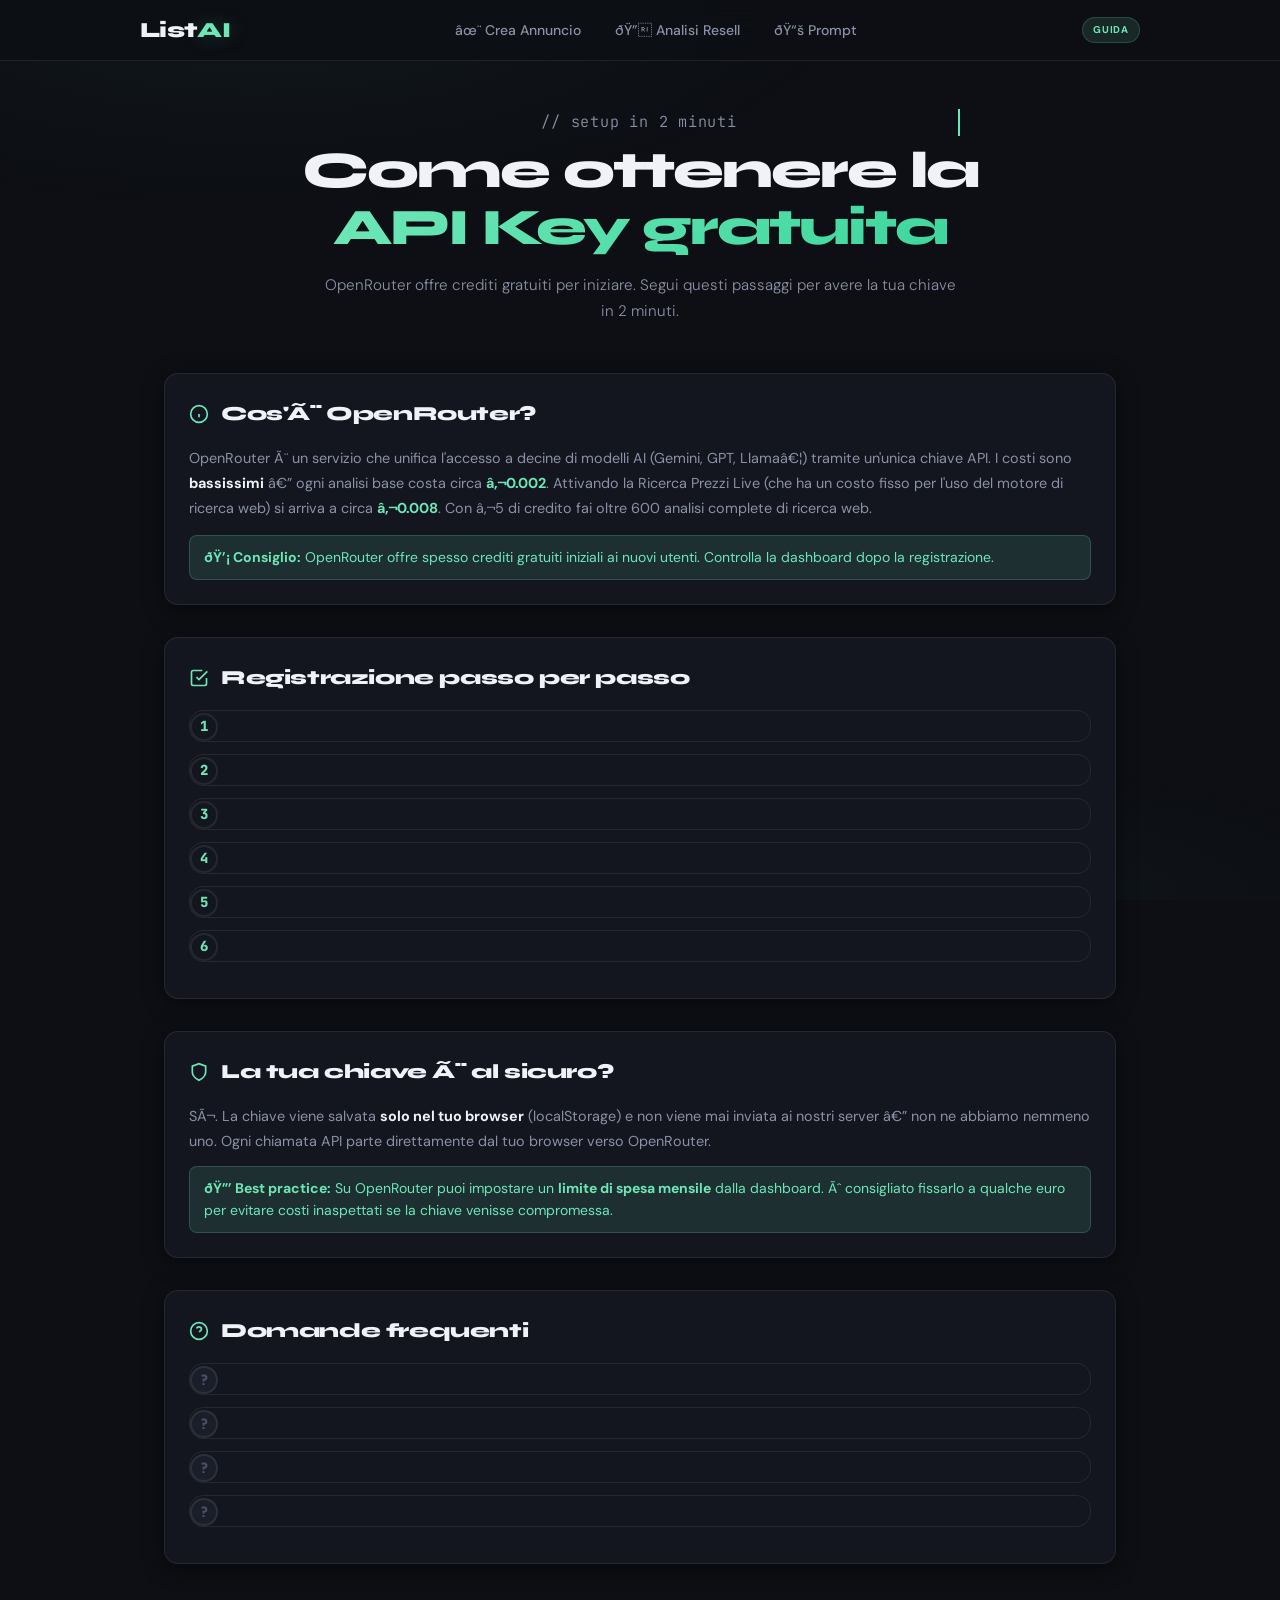
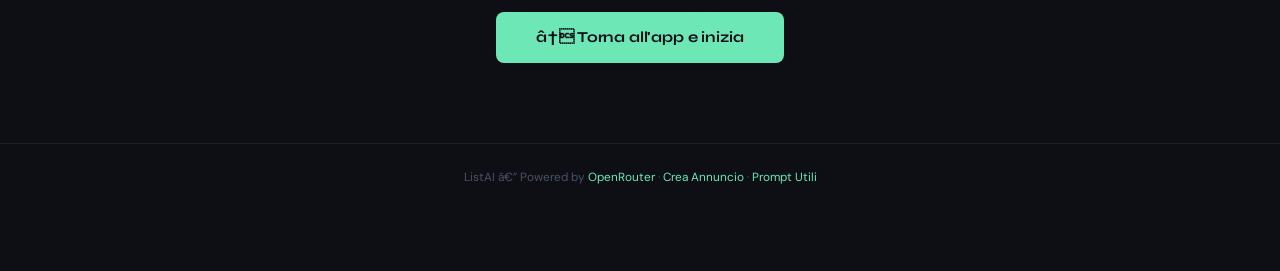
==== commit 8e72df30: "Fix mobile overlap, add futuristic icon, and cache bust css" ====
--- a/guide.html
+++ b/guide.html
@@ -1,13 +1,15 @@
-<!DOCTYPE html>
+﻿<!DOCTYPE html>
 <html lang="it">
 <head>
   <meta charset="UTF-8"/>
   <meta name="viewport" content="width=device-width,initial-scale=1.0"/>
-  <title>ListAI — Guida API Key</title>
+  <link rel="icon" href="icon.jpg">
+  <link rel="apple-touch-icon" href="icon.jpg">
+  <title>ListAI â€” Guida API Key</title>
   <link rel="preconnect" href="https://fonts.googleapis.com"/>
   <link rel="preconnect" href="https://fonts.gstatic.com" crossorigin/>
   <link href="https://fonts.googleapis.com/css2?family=Syne:wght@400;500;600;700;800&family=DM+Sans:opsz,wght@9..40,300;9..40,400;9..40,500&family=JetBrains+Mono:wght@400;500&display=swap" rel="stylesheet"/>
-  <link rel="stylesheet" href="style.css"/>
+  <link rel="stylesheet" href="style.css?v=3"/>
 </head>
 <body>
 
@@ -17,11 +19,11 @@
   <div class="hi">
     <a href="index.html" class="logo">List<span>AI</span></a>
     <nav class="nav">
-      <a href="index.html" id="nav-create">✨ Crea Annuncio</a>
-      <a href="resell.html" id="nav-resell">🔍 Analisi Resell</a>
-      <a href="prompts.html" id="nav-prompts">📚 Prompt</a>
+      <a href="index.html" id="nav-create">âœ¨ Crea Annuncio</a>
+      <a href="resell.html" id="nav-resell">ðŸ” Analisi Resell</a>
+      <a href="prompts.html" id="nav-prompts">ðŸ“š Prompt</a>
     </nav>
-    <button class="mobile-menu-btn" onclick="document.querySelector('.nav').classList.toggle('open')">☰</button>
+    <button class="mobile-menu-btn" onclick="document.querySelector('.nav').classList.toggle('open')">â˜°</button>
     <span class="badge">Guida</span>
   </div>
 </header>
@@ -33,17 +35,17 @@
     <p>OpenRouter offre crediti gratuiti per iniziare. Segui questi passaggi per avere la tua chiave in 2 minuti.</p>
   </div>
 
-  <!-- Cos'è OpenRouter -->
+  <!-- Cos'Ã¨ OpenRouter -->
   <div class="card guide-section">
     <h2>
       <svg width="20" height="20" fill="none" stroke="var(--color-accent)" stroke-width="2" viewBox="0 0 24 24"><circle cx="12" cy="12" r="10"/><path d="M12 16v-4M12 8h.01"/></svg>
-      Cos'è OpenRouter?
+      Cos'Ã¨ OpenRouter?
     </h2>
     <p style="font-size:.9rem;color:var(--color-text-secondary);line-height:1.75">
-      OpenRouter è un servizio che unifica l'accesso a decine di modelli AI (Gemini, GPT, Llama…) tramite un'unica chiave API. I costi sono <strong style="color:var(--color-text-primary)">bassissimi</strong> — ogni analisi base costa circa <strong style="color:var(--color-accent)">€0.002</strong>. Attivando la Ricerca Prezzi Live (che ha un costo fisso per l'uso del motore di ricerca web) si arriva a circa <strong style="color:var(--color-accent)">€0.008</strong>. Con €5 di credito fai oltre 600 analisi complete di ricerca web.
+      OpenRouter Ã¨ un servizio che unifica l'accesso a decine di modelli AI (Gemini, GPT, Llamaâ€¦) tramite un'unica chiave API. I costi sono <strong style="color:var(--color-text-primary)">bassissimi</strong> â€” ogni analisi base costa circa <strong style="color:var(--color-accent)">â‚¬0.002</strong>. Attivando la Ricerca Prezzi Live (che ha un costo fisso per l'uso del motore di ricerca web) si arriva a circa <strong style="color:var(--color-accent)">â‚¬0.008</strong>. Con â‚¬5 di credito fai oltre 600 analisi complete di ricerca web.
     </p>
     <div class="tip-box" style="margin-top:.85rem">
-      <strong>💡 Consiglio:</strong> OpenRouter offre spesso crediti gratuiti iniziali ai nuovi utenti. Controlla la dashboard dopo la registrazione.
+      <strong>ðŸ’¡ Consiglio:</strong> OpenRouter offre spesso crediti gratuiti iniziali ai nuovi utenti. Controlla la dashboard dopo la registrazione.
     </div>
   </div>
 
@@ -57,30 +59,30 @@
     <div class="step">
       <div class="step-num">1</div>
       <div class="step-body">
-        <p>Vai su <a href="https://openrouter.ai" target="_blank"><strong>openrouter.ai</strong> ↗</a> e clicca su <strong>«Sign In»</strong> in alto a destra.</p>
+        <p>Vai su <a href="https://openrouter.ai" target="_blank"><strong>openrouter.ai</strong> â†—</a> e clicca su <strong>Â«Sign InÂ»</strong> in alto a destra.</p>
       </div>
     </div>
 
     <div class="step">
       <div class="step-num">2</div>
       <div class="step-body">
-        <p>Scegli il metodo di accesso: <strong>Google</strong>, <strong>GitHub</strong> o email. Consigliamo Google per semplicità — un click e sei dentro.</p>
+        <p>Scegli il metodo di accesso: <strong>Google</strong>, <strong>GitHub</strong> o email. Consigliamo Google per semplicitÃ  â€” un click e sei dentro.</p>
       </div>
     </div>
 
     <div class="step">
       <div class="step-num">3</div>
       <div class="step-body">
-        <p>Una volta dentro, clicca sul tuo avatar in alto a destra → <strong>«Keys»</strong>, oppure vai direttamente su <a href="https://openrouter.ai/keys" target="_blank"><strong>openrouter.ai/keys ↗</strong></a>.</p>
+        <p>Una volta dentro, clicca sul tuo avatar in alto a destra â†’ <strong>Â«KeysÂ»</strong>, oppure vai direttamente su <a href="https://openrouter.ai/keys" target="_blank"><strong>openrouter.ai/keys â†—</strong></a>.</p>
       </div>
     </div>
 
     <div class="step">
       <div class="step-num">4</div>
       <div class="step-body">
-        <p>Clicca <strong>«Create Key»</strong>. Dai un nome descrittivo (es. <em>«ListAI Vinted»</em>) e conferma.</p>
+        <p>Clicca <strong>Â«Create KeyÂ»</strong>. Dai un nome descrittivo (es. <em>Â«ListAI VintedÂ»</em>) e conferma.</p>
         <div class="tip-box">
-          <strong>⚠️ Importante:</strong> La chiave viene mostrata <strong>una sola volta</strong>. Copiala subito e incollala nell'app. Se la perdi, dovrai crearne una nuova.
+          <strong>âš ï¸ Importante:</strong> La chiave viene mostrata <strong>una sola volta</strong>. Copiala subito e incollala nell'app. Se la perdi, dovrai crearne una nuova.
         </div>
       </div>
     </div>
@@ -88,14 +90,14 @@
     <div class="step">
       <div class="step-num">5</div>
       <div class="step-body">
-        <p>Copia la chiave (inizia con <strong>sk-or-…</strong>) e incollala nel campo <strong>API Key</strong> di ListAI. Scegli di salvarla per un mese se vuoi evitare di reinserirla ogni volta.</p>
+        <p>Copia la chiave (inizia con <strong>sk-or-â€¦</strong>) e incollala nel campo <strong>API Key</strong> di ListAI. Scegli di salvarla per un mese se vuoi evitare di reinserirla ogni volta.</p>
       </div>
     </div>
 
     <div class="step">
       <div class="step-num">6</div>
       <div class="step-body">
-        <p><strong>Opzionale — aggiungere crediti:</strong> vai su <a href="https://openrouter.ai/credits" target="_blank">openrouter.ai/credits ↗</a> e ricarica con carta o PayPal. Anche solo <strong>€5</strong> sono più che sufficienti per centinaia di annunci.</p>
+        <p><strong>Opzionale â€” aggiungere crediti:</strong> vai su <a href="https://openrouter.ai/credits" target="_blank">openrouter.ai/credits â†—</a> e ricarica con carta o PayPal. Anche solo <strong>â‚¬5</strong> sono piÃ¹ che sufficienti per centinaia di annunci.</p>
       </div>
     </div>
   </div>
@@ -104,13 +106,13 @@
   <div class="card guide-section">
     <h2>
       <svg width="20" height="20" fill="none" stroke="var(--color-accent)" stroke-width="2" viewBox="0 0 24 24"><path d="M12 22s8-4 8-10V5l-8-3-8 3v7c0 6 8 10 8 10z"/></svg>
-      La tua chiave è al sicuro?
+      La tua chiave Ã¨ al sicuro?
     </h2>
     <p style="font-size:.9rem;color:var(--color-text-secondary);line-height:1.75;margin-bottom:.75rem">
-      Sì. La chiave viene salvata <strong style="color:var(--color-text-primary)">solo nel tuo browser</strong> (localStorage) e non viene mai inviata ai nostri server — non ne abbiamo nemmeno uno. Ogni chiamata API parte direttamente dal tuo browser verso OpenRouter.
+      SÃ¬. La chiave viene salvata <strong style="color:var(--color-text-primary)">solo nel tuo browser</strong> (localStorage) e non viene mai inviata ai nostri server â€” non ne abbiamo nemmeno uno. Ogni chiamata API parte direttamente dal tuo browser verso OpenRouter.
     </p>
     <div class="tip-box">
-      <strong>🔒 Best practice:</strong> Su OpenRouter puoi impostare un <strong>limite di spesa mensile</strong> dalla dashboard. È consigliato fissarlo a qualche euro per evitare costi inaspettati se la chiave venisse compromessa.
+      <strong>ðŸ”’ Best practice:</strong> Su OpenRouter puoi impostare un <strong>limite di spesa mensile</strong> dalla dashboard. Ãˆ consigliato fissarlo a qualche euro per evitare costi inaspettati se la chiave venisse compromessa.
     </div>
   </div>
 
@@ -125,7 +127,7 @@
       <div class="step-num" style="background:var(--color-surface-2);color:var(--color-text-muted);font-size:.9rem;font-family:var(--font-mono)">?</div>
       <div class="step-body">
         <p><strong style="color:var(--color-text-primary)">Quanto costa usare Gemini Flash?</strong><br>
-        Circa <strong style="color:var(--color-accent)">€0.008 per analisi</strong> con il modello base + ricerca prezzi web live attiva. Senza ricerca web, il costo scende a circa <strong style="color:var(--color-accent)">€0.002</strong>.</p>
+        Circa <strong style="color:var(--color-accent)">â‚¬0.008 per analisi</strong> con il modello base + ricerca prezzi web live attiva. Senza ricerca web, il costo scende a circa <strong style="color:var(--color-accent)">â‚¬0.002</strong>.</p>
       </div>
     </div>
 
@@ -133,7 +135,7 @@
       <div class="step-num" style="background:var(--color-surface-2);color:var(--color-text-muted);font-size:.9rem;font-family:var(--font-mono)">?</div>
       <div class="step-body">
         <p><strong style="color:var(--color-text-primary)">Cosa succede se la chiave sbaglia o scade?</strong><br>
-        L'app ti mostrerà un messaggio di errore rosso. Torna su openrouter.ai/keys, crea una nuova chiave e inseriscila nell'app.</p>
+        L'app ti mostrerÃ  un messaggio di errore rosso. Torna su openrouter.ai/keys, crea una nuova chiave e inseriscila nell'app.</p>
       </div>
     </div>
 
@@ -141,7 +143,7 @@
       <div class="step-num" style="background:var(--color-surface-2);color:var(--color-text-muted);font-size:.9rem;font-family:var(--font-mono)">?</div>
       <div class="step-body">
         <p><strong style="color:var(--color-text-primary)">Posso usare altri modelli oltre a Gemini?</strong><br>
-        Sì. Nel menu «Modello» ci sono anche GPT-4o Mini e Perplexity Sonar. Puoi inserire qualsiasi modello OpenRouter tramite l'opzione «Personalizzato».</p>
+        SÃ¬. Nel menu Â«ModelloÂ» ci sono anche GPT-4o Mini e Perplexity Sonar. Puoi inserire qualsiasi modello OpenRouter tramite l'opzione Â«PersonalizzatoÂ».</p>
       </div>
     </div>
 
@@ -156,13 +158,13 @@
 
   <div style="text-align:center;margin-top:2rem">
     <a href="index.html" class="btn-go" style="display:inline-flex;width:auto;padding:.85rem 2.5rem;text-decoration:none">
-      ← Torna all'app e inizia
+      â† Torna all'app e inizia
     </a>
   </div>
 </main>
 
 <footer>
-  ListAI — Powered by <a href="https://openrouter.ai" target="_blank">OpenRouter</a>
+  ListAI â€” Powered by <a href="https://openrouter.ai" target="_blank">OpenRouter</a>
   &middot; <a href="index.html">Crea Annuncio</a>
   &middot; <a href="prompts.html">Prompt Utili</a>
 </footer>
@@ -184,3 +186,4 @@
 </script>
 </body>
 </html>
+
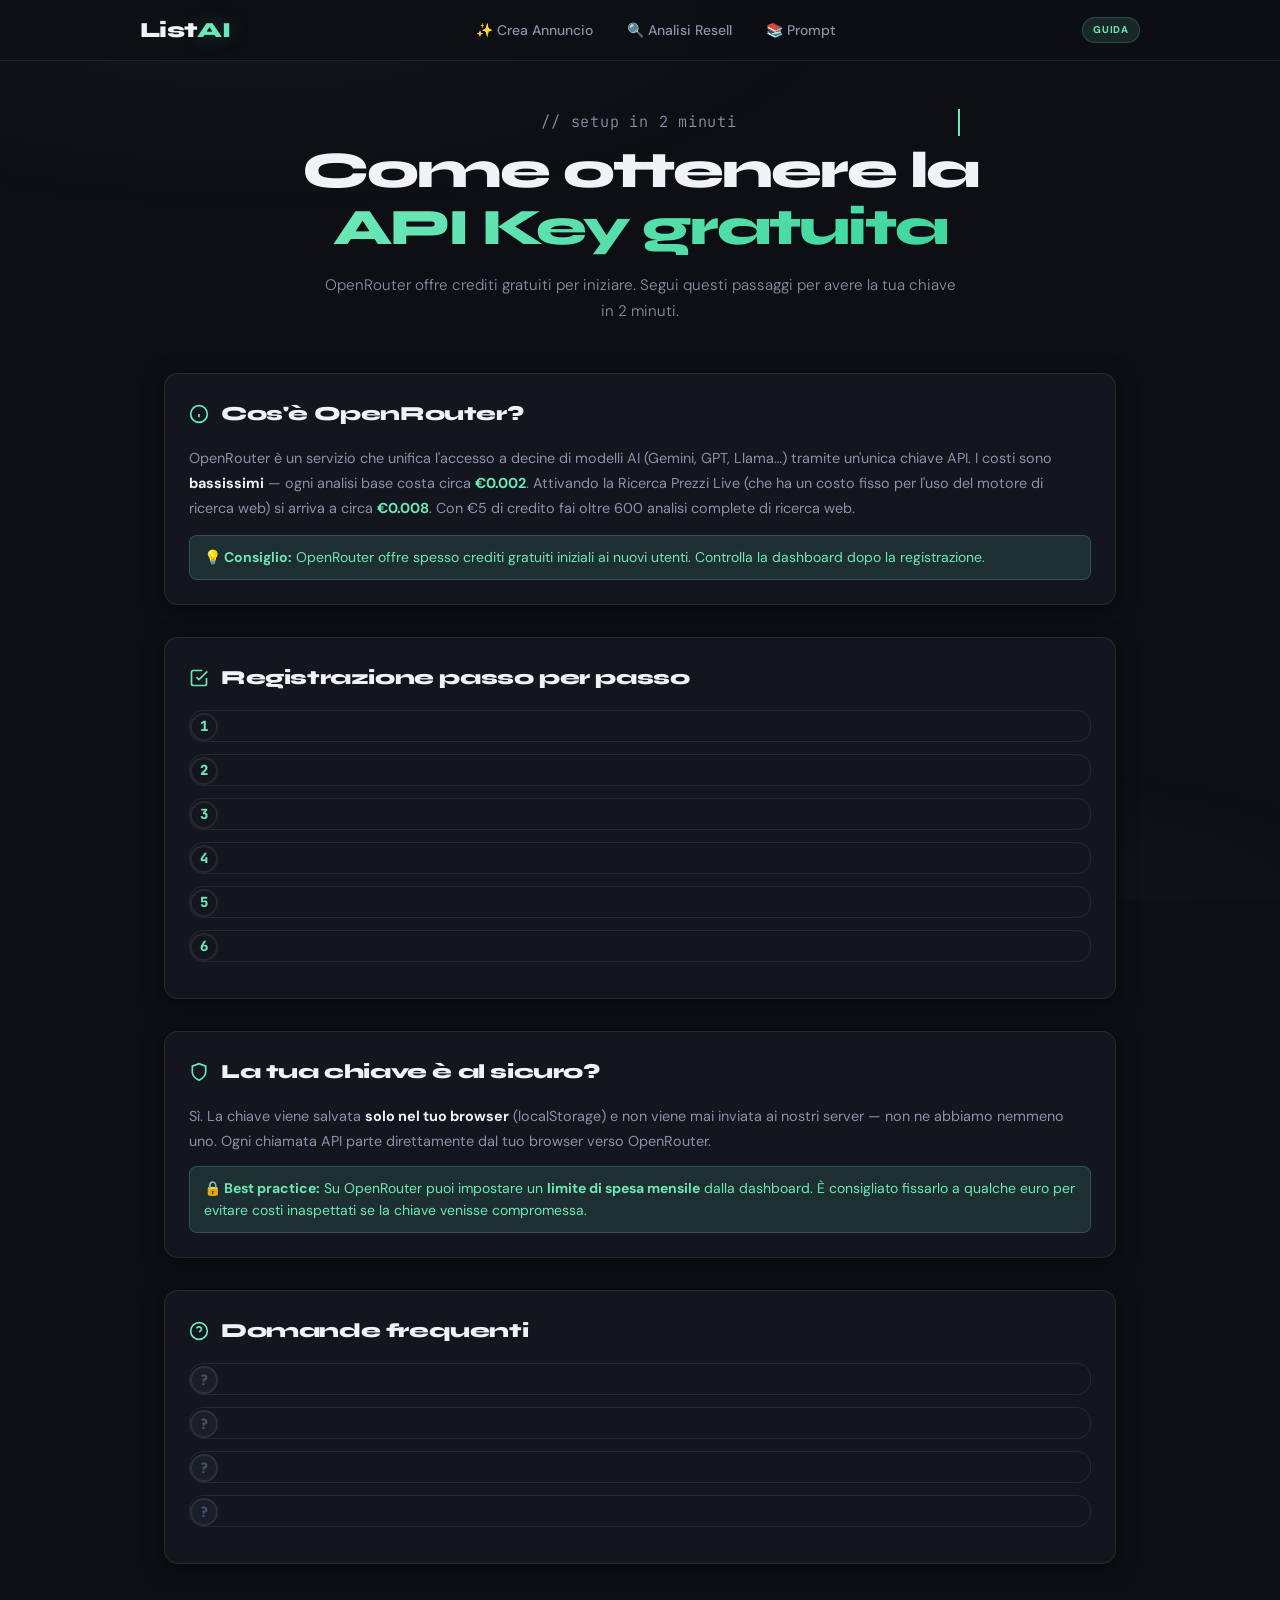
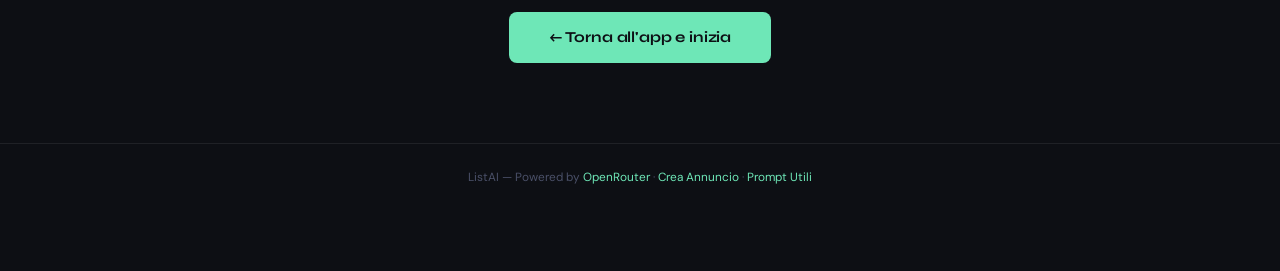
==== commit c4af20d9: "Fix utf8 encoding issue and apply cache busting v=4" ====
--- a/guide.html
+++ b/guide.html
@@ -1,15 +1,17 @@
-﻿<!DOCTYPE html>
+<!DOCTYPE html>
 <html lang="it">
 <head>
   <meta charset="UTF-8"/>
-  <meta name="viewport" content="width=device-width,initial-scale=1.0"/>
+  <meta name="viewport" content="width=device-width,initial-scale=1.0,maximum-scale=1.0,user-scalable=no"/>
+  <meta name="application-name" content="ListAI">
+  <meta name="apple-mobile-web-app-title" content="ListAI">
   <link rel="icon" href="icon.jpg">
   <link rel="apple-touch-icon" href="icon.jpg">
-  <title>ListAI â€” Guida API Key</title>
+  <title>ListAI — Guida API Key</title>
   <link rel="preconnect" href="https://fonts.googleapis.com"/>
   <link rel="preconnect" href="https://fonts.gstatic.com" crossorigin/>
   <link href="https://fonts.googleapis.com/css2?family=Syne:wght@400;500;600;700;800&family=DM+Sans:opsz,wght@9..40,300;9..40,400;9..40,500&family=JetBrains+Mono:wght@400;500&display=swap" rel="stylesheet"/>
-  <link rel="stylesheet" href="style.css?v=3"/>
+  <link rel="stylesheet" href="style.css?v=4"/>
 </head>
 <body>
 
@@ -19,11 +21,11 @@
   <div class="hi">
     <a href="index.html" class="logo">List<span>AI</span></a>
     <nav class="nav">
-      <a href="index.html" id="nav-create">âœ¨ Crea Annuncio</a>
-      <a href="resell.html" id="nav-resell">ðŸ” Analisi Resell</a>
-      <a href="prompts.html" id="nav-prompts">ðŸ“š Prompt</a>
+      <a href="index.html" id="nav-create">✨ Crea Annuncio</a>
+      <a href="resell.html" id="nav-resell">🔍 Analisi Resell</a>
+      <a href="prompts.html" id="nav-prompts">📚 Prompt</a>
     </nav>
-    <button class="mobile-menu-btn" onclick="document.querySelector('.nav').classList.toggle('open')">â˜°</button>
+    <button class="mobile-menu-btn" onclick="document.querySelector('.nav').classList.toggle('open')">☰</button>
     <span class="badge">Guida</span>
   </div>
 </header>
@@ -35,17 +37,17 @@
     <p>OpenRouter offre crediti gratuiti per iniziare. Segui questi passaggi per avere la tua chiave in 2 minuti.</p>
   </div>
 
-  <!-- Cos'Ã¨ OpenRouter -->
+  <!-- Cos'è OpenRouter -->
   <div class="card guide-section">
     <h2>
       <svg width="20" height="20" fill="none" stroke="var(--color-accent)" stroke-width="2" viewBox="0 0 24 24"><circle cx="12" cy="12" r="10"/><path d="M12 16v-4M12 8h.01"/></svg>
-      Cos'Ã¨ OpenRouter?
+      Cos'è OpenRouter?
     </h2>
     <p style="font-size:.9rem;color:var(--color-text-secondary);line-height:1.75">
-      OpenRouter Ã¨ un servizio che unifica l'accesso a decine di modelli AI (Gemini, GPT, Llamaâ€¦) tramite un'unica chiave API. I costi sono <strong style="color:var(--color-text-primary)">bassissimi</strong> â€” ogni analisi base costa circa <strong style="color:var(--color-accent)">â‚¬0.002</strong>. Attivando la Ricerca Prezzi Live (che ha un costo fisso per l'uso del motore di ricerca web) si arriva a circa <strong style="color:var(--color-accent)">â‚¬0.008</strong>. Con â‚¬5 di credito fai oltre 600 analisi complete di ricerca web.
+      OpenRouter è un servizio che unifica l'accesso a decine di modelli AI (Gemini, GPT, Llama…) tramite un'unica chiave API. I costi sono <strong style="color:var(--color-text-primary)">bassissimi</strong> — ogni analisi base costa circa <strong style="color:var(--color-accent)">€0.002</strong>. Attivando la Ricerca Prezzi Live (che ha un costo fisso per l'uso del motore di ricerca web) si arriva a circa <strong style="color:var(--color-accent)">€0.008</strong>. Con €5 di credito fai oltre 600 analisi complete di ricerca web.
     </p>
     <div class="tip-box" style="margin-top:.85rem">
-      <strong>ðŸ’¡ Consiglio:</strong> OpenRouter offre spesso crediti gratuiti iniziali ai nuovi utenti. Controlla la dashboard dopo la registrazione.
+      <strong>💡 Consiglio:</strong> OpenRouter offre spesso crediti gratuiti iniziali ai nuovi utenti. Controlla la dashboard dopo la registrazione.
     </div>
   </div>
 
@@ -59,30 +61,30 @@
     <div class="step">
       <div class="step-num">1</div>
       <div class="step-body">
-        <p>Vai su <a href="https://openrouter.ai" target="_blank"><strong>openrouter.ai</strong> â†—</a> e clicca su <strong>Â«Sign InÂ»</strong> in alto a destra.</p>
+        <p>Vai su <a href="https://openrouter.ai" target="_blank"><strong>openrouter.ai</strong> ↗</a> e clicca su <strong>«Sign In»</strong> in alto a destra.</p>
       </div>
     </div>
 
     <div class="step">
       <div class="step-num">2</div>
       <div class="step-body">
-        <p>Scegli il metodo di accesso: <strong>Google</strong>, <strong>GitHub</strong> o email. Consigliamo Google per semplicitÃ  â€” un click e sei dentro.</p>
+        <p>Scegli il metodo di accesso: <strong>Google</strong>, <strong>GitHub</strong> o email. Consigliamo Google per semplicità — un click e sei dentro.</p>
       </div>
     </div>
 
     <div class="step">
       <div class="step-num">3</div>
       <div class="step-body">
-        <p>Una volta dentro, clicca sul tuo avatar in alto a destra â†’ <strong>Â«KeysÂ»</strong>, oppure vai direttamente su <a href="https://openrouter.ai/keys" target="_blank"><strong>openrouter.ai/keys â†—</strong></a>.</p>
+        <p>Una volta dentro, clicca sul tuo avatar in alto a destra → <strong>«Keys»</strong>, oppure vai direttamente su <a href="https://openrouter.ai/keys" target="_blank"><strong>openrouter.ai/keys ↗</strong></a>.</p>
       </div>
     </div>
 
     <div class="step">
       <div class="step-num">4</div>
       <div class="step-body">
-        <p>Clicca <strong>Â«Create KeyÂ»</strong>. Dai un nome descrittivo (es. <em>Â«ListAI VintedÂ»</em>) e conferma.</p>
+        <p>Clicca <strong>«Create Key»</strong>. Dai un nome descrittivo (es. <em>«ListAI Vinted»</em>) e conferma.</p>
         <div class="tip-box">
-          <strong>âš ï¸ Importante:</strong> La chiave viene mostrata <strong>una sola volta</strong>. Copiala subito e incollala nell'app. Se la perdi, dovrai crearne una nuova.
+          <strong>⚠️ Importante:</strong> La chiave viene mostrata <strong>una sola volta</strong>. Copiala subito e incollala nell'app. Se la perdi, dovrai crearne una nuova.
         </div>
       </div>
     </div>
@@ -90,14 +92,14 @@
     <div class="step">
       <div class="step-num">5</div>
       <div class="step-body">
-        <p>Copia la chiave (inizia con <strong>sk-or-â€¦</strong>) e incollala nel campo <strong>API Key</strong> di ListAI. Scegli di salvarla per un mese se vuoi evitare di reinserirla ogni volta.</p>
+        <p>Copia la chiave (inizia con <strong>sk-or-…</strong>) e incollala nel campo <strong>API Key</strong> di ListAI. Scegli di salvarla per un mese se vuoi evitare di reinserirla ogni volta.</p>
       </div>
     </div>
 
     <div class="step">
       <div class="step-num">6</div>
       <div class="step-body">
-        <p><strong>Opzionale â€” aggiungere crediti:</strong> vai su <a href="https://openrouter.ai/credits" target="_blank">openrouter.ai/credits â†—</a> e ricarica con carta o PayPal. Anche solo <strong>â‚¬5</strong> sono piÃ¹ che sufficienti per centinaia di annunci.</p>
+        <p><strong>Opzionale — aggiungere crediti:</strong> vai su <a href="https://openrouter.ai/credits" target="_blank">openrouter.ai/credits ↗</a> e ricarica con carta o PayPal. Anche solo <strong>€5</strong> sono più che sufficienti per centinaia di annunci.</p>
       </div>
     </div>
   </div>
@@ -106,13 +108,13 @@
   <div class="card guide-section">
     <h2>
       <svg width="20" height="20" fill="none" stroke="var(--color-accent)" stroke-width="2" viewBox="0 0 24 24"><path d="M12 22s8-4 8-10V5l-8-3-8 3v7c0 6 8 10 8 10z"/></svg>
-      La tua chiave Ã¨ al sicuro?
+      La tua chiave è al sicuro?
     </h2>
     <p style="font-size:.9rem;color:var(--color-text-secondary);line-height:1.75;margin-bottom:.75rem">
-      SÃ¬. La chiave viene salvata <strong style="color:var(--color-text-primary)">solo nel tuo browser</strong> (localStorage) e non viene mai inviata ai nostri server â€” non ne abbiamo nemmeno uno. Ogni chiamata API parte direttamente dal tuo browser verso OpenRouter.
+      Sì. La chiave viene salvata <strong style="color:var(--color-text-primary)">solo nel tuo browser</strong> (localStorage) e non viene mai inviata ai nostri server — non ne abbiamo nemmeno uno. Ogni chiamata API parte direttamente dal tuo browser verso OpenRouter.
     </p>
     <div class="tip-box">
-      <strong>ðŸ”’ Best practice:</strong> Su OpenRouter puoi impostare un <strong>limite di spesa mensile</strong> dalla dashboard. Ãˆ consigliato fissarlo a qualche euro per evitare costi inaspettati se la chiave venisse compromessa.
+      <strong>🔒 Best practice:</strong> Su OpenRouter puoi impostare un <strong>limite di spesa mensile</strong> dalla dashboard. È consigliato fissarlo a qualche euro per evitare costi inaspettati se la chiave venisse compromessa.
     </div>
   </div>
 
@@ -127,7 +129,7 @@
       <div class="step-num" style="background:var(--color-surface-2);color:var(--color-text-muted);font-size:.9rem;font-family:var(--font-mono)">?</div>
       <div class="step-body">
         <p><strong style="color:var(--color-text-primary)">Quanto costa usare Gemini Flash?</strong><br>
-        Circa <strong style="color:var(--color-accent)">â‚¬0.008 per analisi</strong> con il modello base + ricerca prezzi web live attiva. Senza ricerca web, il costo scende a circa <strong style="color:var(--color-accent)">â‚¬0.002</strong>.</p>
+        Circa <strong style="color:var(--color-accent)">€0.008 per analisi</strong> con il modello base + ricerca prezzi web live attiva. Senza ricerca web, il costo scende a circa <strong style="color:var(--color-accent)">€0.002</strong>.</p>
       </div>
     </div>
 
@@ -135,7 +137,7 @@
       <div class="step-num" style="background:var(--color-surface-2);color:var(--color-text-muted);font-size:.9rem;font-family:var(--font-mono)">?</div>
       <div class="step-body">
         <p><strong style="color:var(--color-text-primary)">Cosa succede se la chiave sbaglia o scade?</strong><br>
-        L'app ti mostrerÃ  un messaggio di errore rosso. Torna su openrouter.ai/keys, crea una nuova chiave e inseriscila nell'app.</p>
+        L'app ti mostrerà un messaggio di errore rosso. Torna su openrouter.ai/keys, crea una nuova chiave e inseriscila nell'app.</p>
       </div>
     </div>
 
@@ -143,7 +145,7 @@
       <div class="step-num" style="background:var(--color-surface-2);color:var(--color-text-muted);font-size:.9rem;font-family:var(--font-mono)">?</div>
       <div class="step-body">
         <p><strong style="color:var(--color-text-primary)">Posso usare altri modelli oltre a Gemini?</strong><br>
-        SÃ¬. Nel menu Â«ModelloÂ» ci sono anche GPT-4o Mini e Perplexity Sonar. Puoi inserire qualsiasi modello OpenRouter tramite l'opzione Â«PersonalizzatoÂ».</p>
+        Sì. Nel menu «Modello» ci sono anche GPT-4o Mini e Perplexity Sonar. Puoi inserire qualsiasi modello OpenRouter tramite l'opzione «Personalizzato».</p>
       </div>
     </div>
 
@@ -158,13 +160,13 @@
 
   <div style="text-align:center;margin-top:2rem">
     <a href="index.html" class="btn-go" style="display:inline-flex;width:auto;padding:.85rem 2.5rem;text-decoration:none">
-      â† Torna all'app e inizia
+      ← Torna all'app e inizia
     </a>
   </div>
 </main>
 
 <footer>
-  ListAI â€” Powered by <a href="https://openrouter.ai" target="_blank">OpenRouter</a>
+  ListAI — Powered by <a href="https://openrouter.ai" target="_blank">OpenRouter</a>
   &middot; <a href="index.html">Crea Annuncio</a>
   &middot; <a href="prompts.html">Prompt Utili</a>
 </footer>
@@ -186,4 +188,3 @@
 </script>
 </body>
 </html>
-
